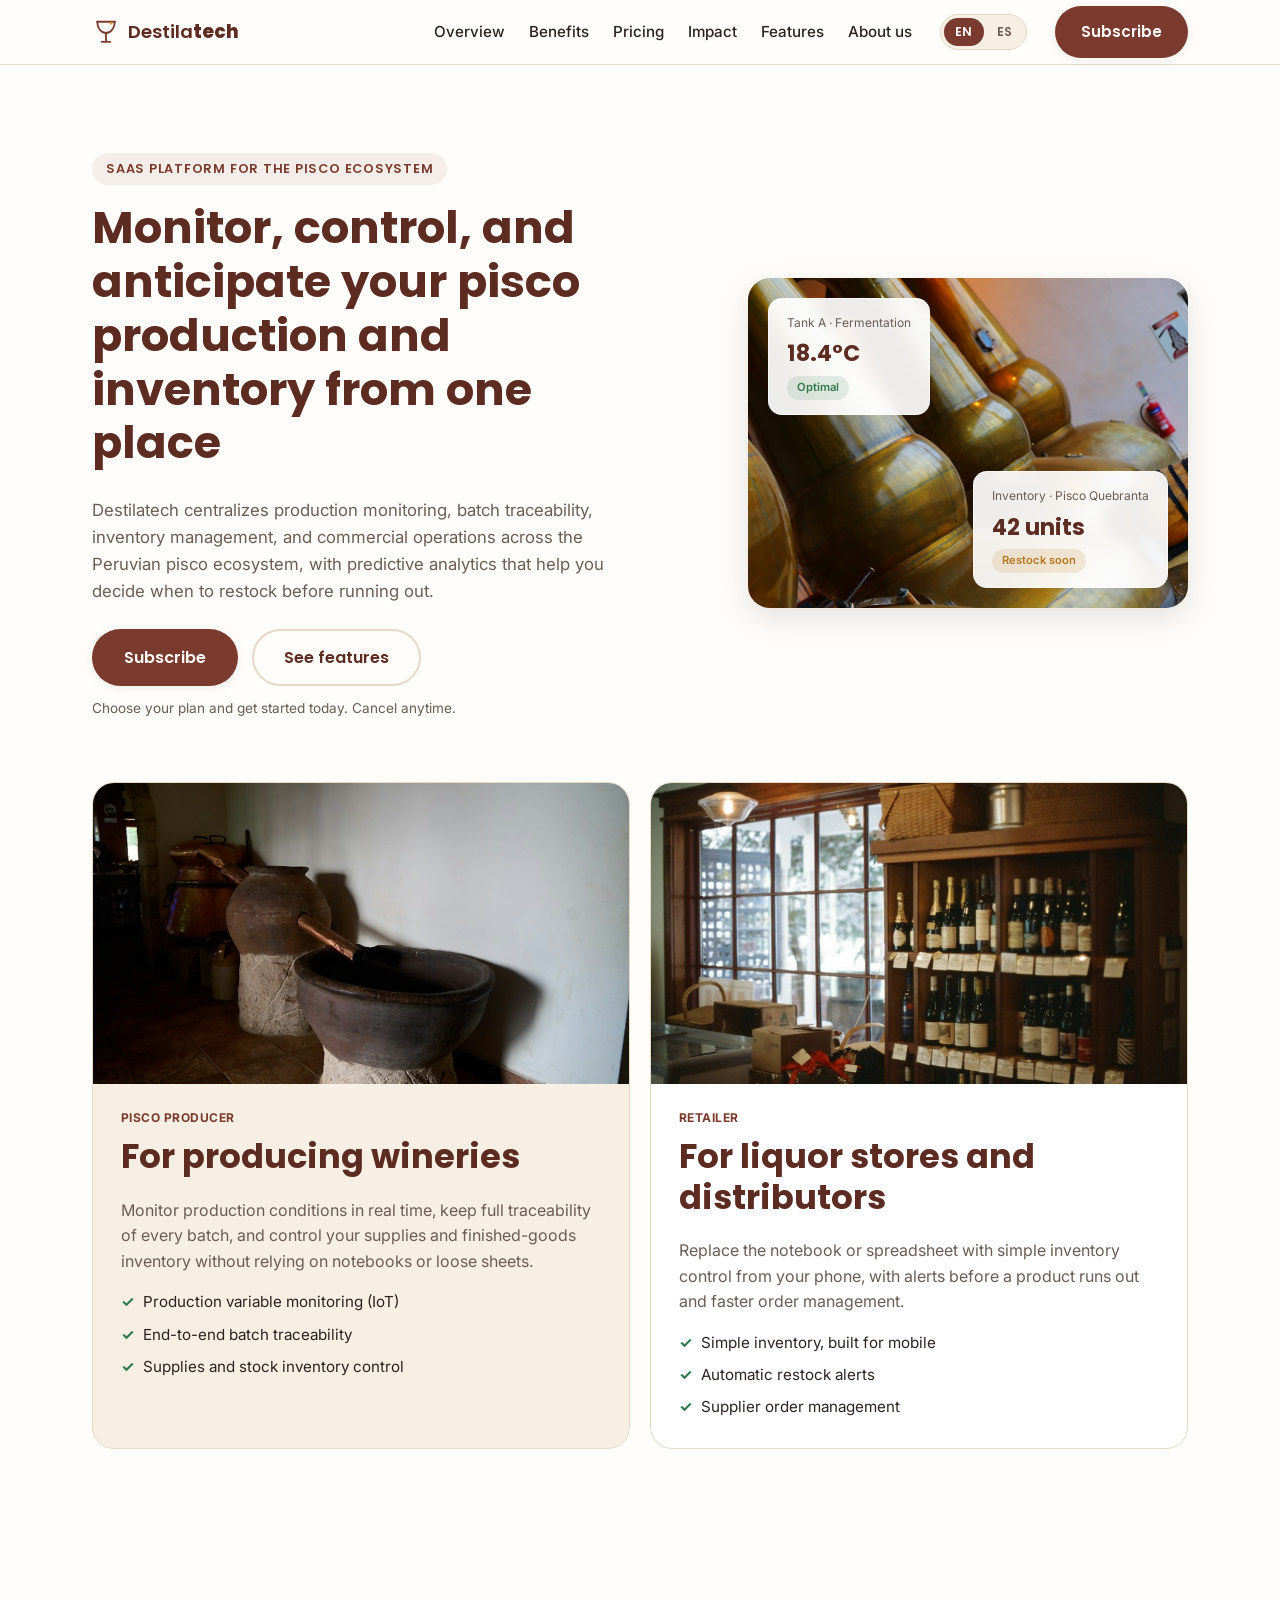
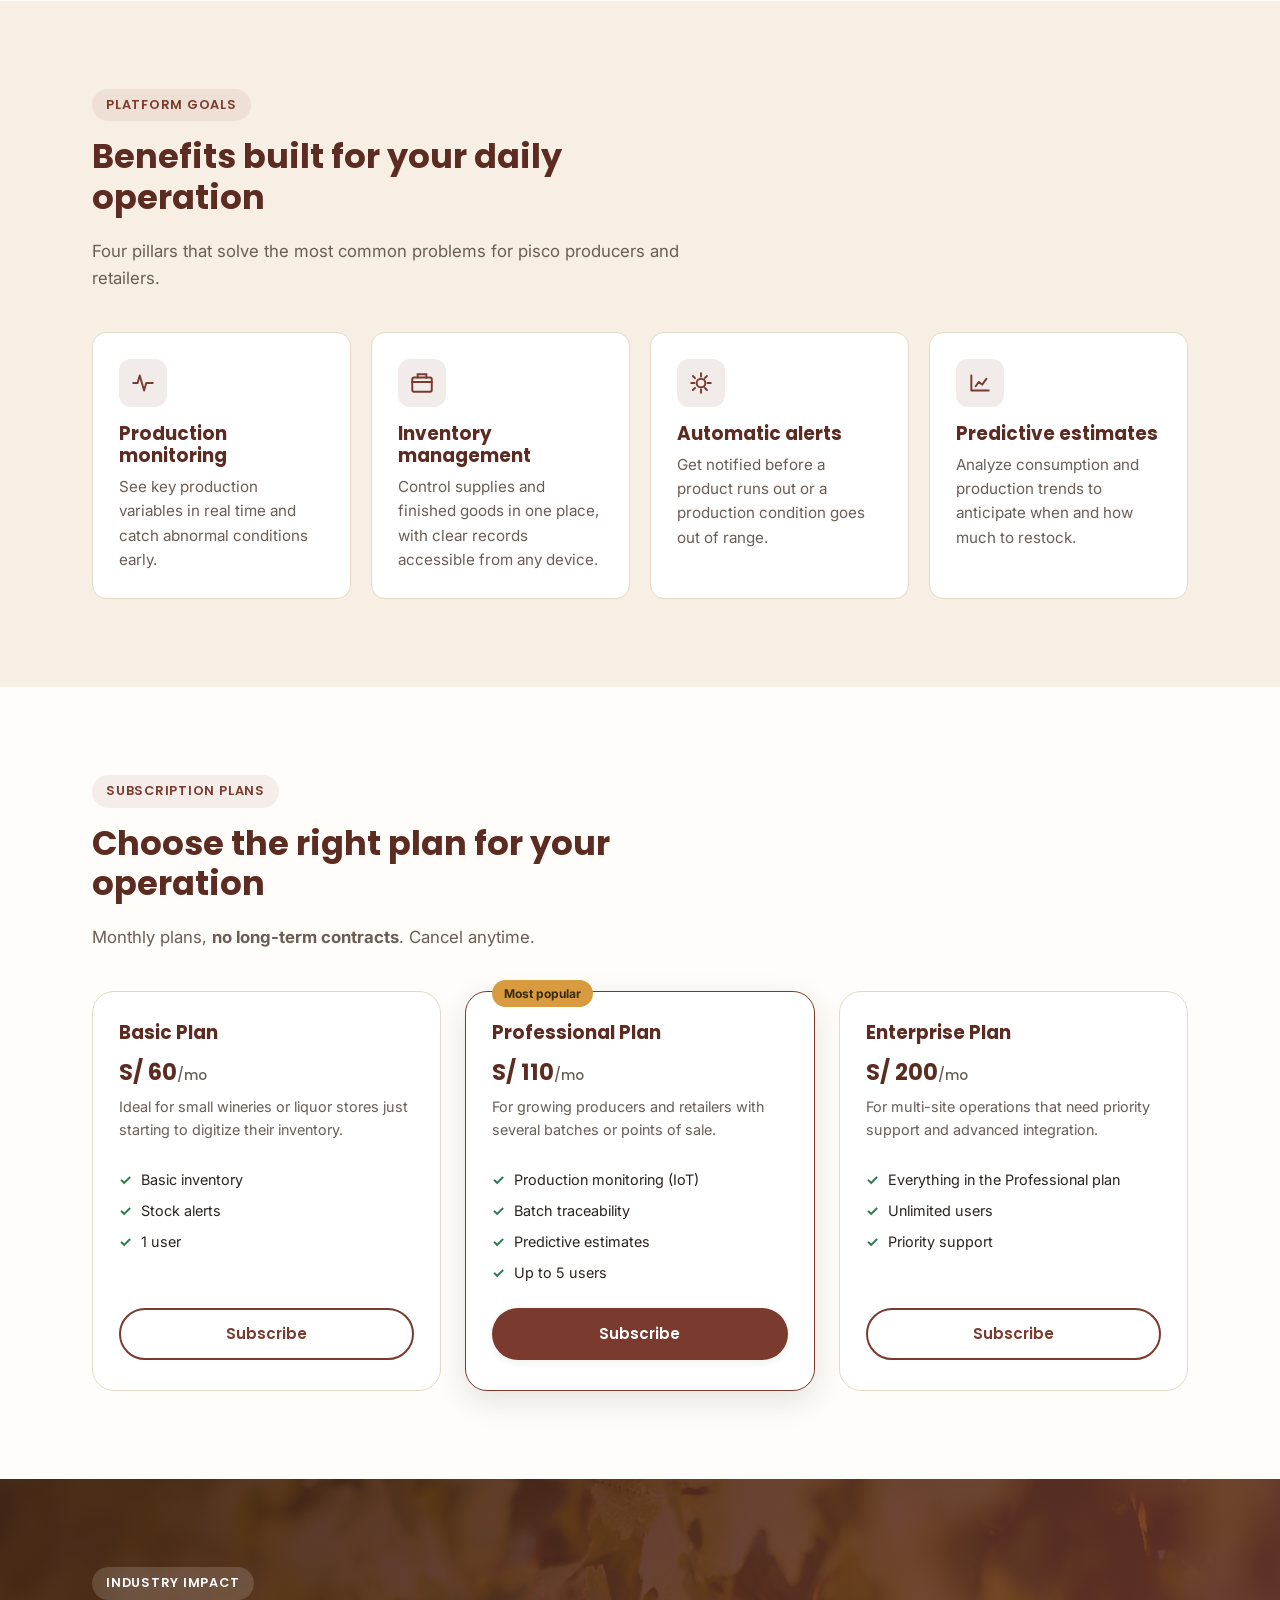
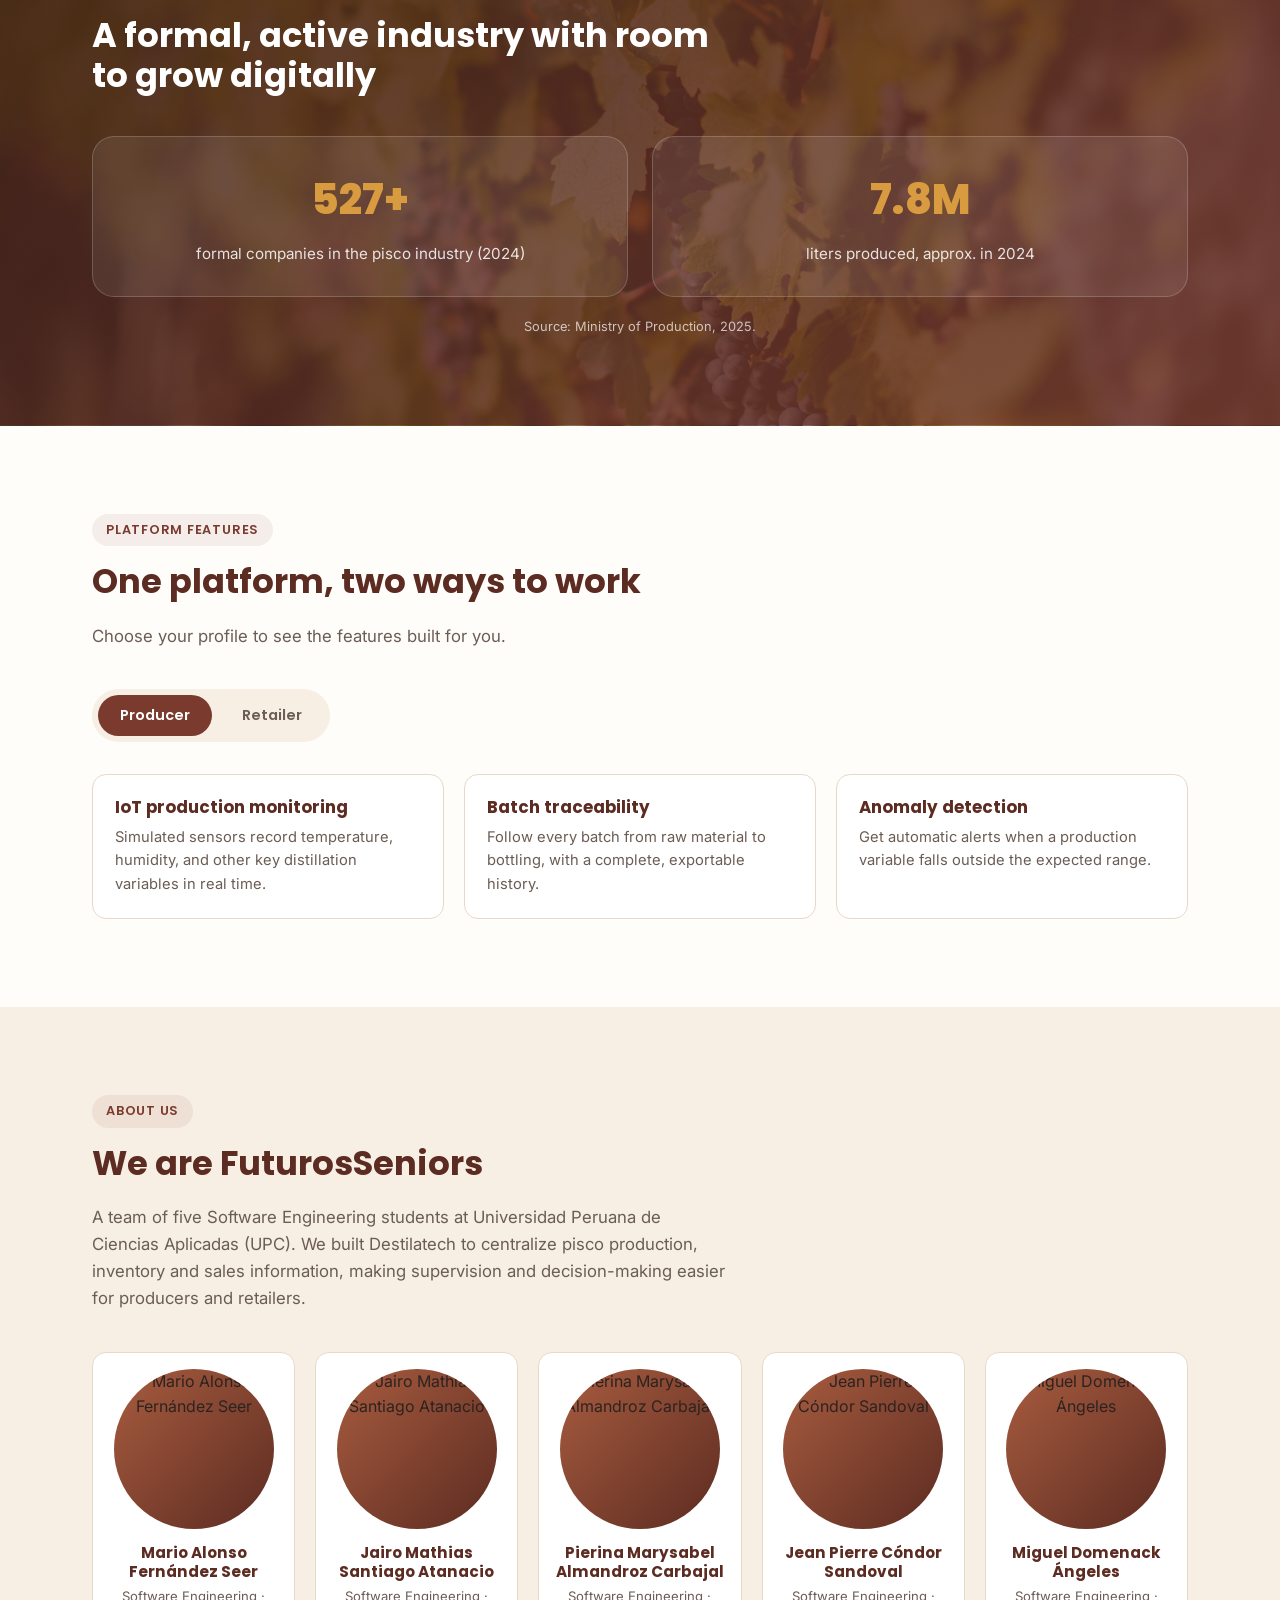
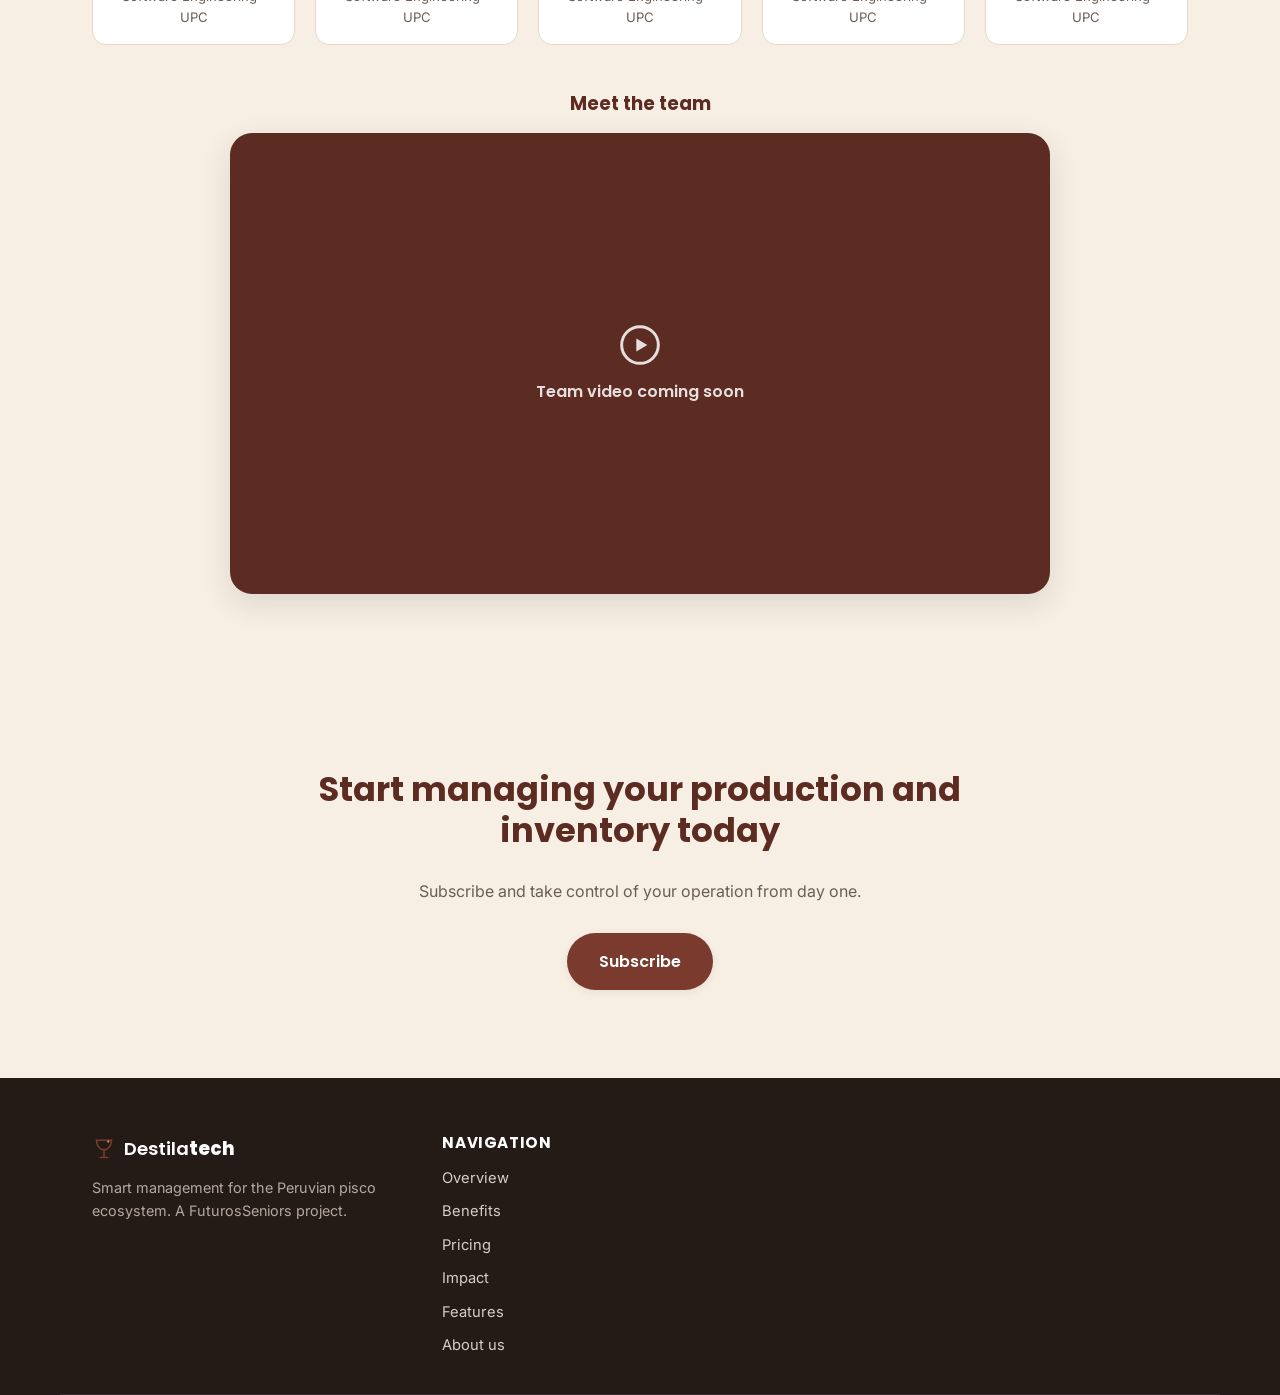
==== index.html @ 3c07c41c "feat: update index" ====
<!DOCTYPE html>
<html lang="en">
<head>
  <meta charset="UTF-8">
  <meta name="viewport" content="width=device-width, initial-scale=1.0">
  <title data-i18n="meta.title">Destilatech — Smart management for the pisco ecosystem</title>
  <meta name="description" data-i18n-attrs='{"content":"meta.description"}' content="Destilatech centraliza el monitoreo de producción, la gestión de inventario y las operaciones comerciales del ecosistema peruano del pisco, con análisis predictivo de reposición.">
  <link rel="preconnect" href="https://fonts.googleapis.com">
  <link rel="preconnect" href="https://fonts.gstatic.com" crossorigin>
  <link href="https://fonts.googleapis.com/css2?family=Poppins:wght@600;700;800&family=Inter:wght@400;500;600&display=swap" rel="stylesheet">
  <link rel="stylesheet" href="css/styles.css?v=5">
</head>
<body>

<header class="header" id="header">
  <div class="container header__inner">
    <a href="#header" class="logo" data-i18n-attrs='{"aria-label":"logo.ariaLabel"}' aria-label="Destilatech - inicio">
      <span class="logo__icon" aria-hidden="true">
        <svg viewBox="0 0 24 24" width="28" height="28" fill="none" xmlns="http://www.w3.org/2000/svg">
          <path d="M4.5 3.2h15" stroke="currentColor" stroke-width="1.6" stroke-linecap="round"/>
          <path d="M4.5 3.2c0 5.4 3.3 9.7 7.5 9.7s7.5-4.3 7.5-9.7" stroke="currentColor" stroke-width="1.6" stroke-linecap="round" stroke-linejoin="round"/>
          <path d="M12 12.9v6.6" stroke="currentColor" stroke-width="1.6" stroke-linecap="round"/>
          <path d="M8.3 20.5h7.4" stroke="currentColor" stroke-width="1.6" stroke-linecap="round"/>
          <circle cx="16.3" cy="4.6" r="1.15" style="fill: var(--color-accent)"/>
        </svg>
      </span>
      <span class="logo__text">Destila<strong>tech</strong></span>
    </a>

    <nav class="nav" id="nav">
      <ul class="nav__list">
        <li><a href="#descripcion" class="nav__link" data-i18n="nav.description">Overview</a></li>
        <li><a href="#objetivos" class="nav__link" data-i18n="nav.goals">Benefits</a></li>
        <li><a href="#precios" class="nav__link" data-i18n="nav.pricing">Pricing</a></li>
        <li><a href="#impacto" class="nav__link" data-i18n="nav.impact">Impact</a></li>
        <li><a href="#funcionalidades" class="nav__link" data-i18n="nav.features">Features</a></li>
        <li><a href="#nosotros" class="nav__link" data-i18n="nav.about">About us</a></li>
      </ul>

      <div class="lang-switch" role="group" data-i18n-attrs='{"aria-label":"lang.switchLabel"}' aria-label="Selector de idioma">
        <button type="button" class="lang-switch__btn is-active" data-lang="en">EN</button>
        <button type="button" class="lang-switch__btn" data-lang="es">ES</button>
      </div>

      <a href="https://destilatech-webapp.web.app" class="btn btn--primary nav__cta" data-cta="header" data-i18n="cta.subscribe">Subscribe</a>
    </nav>

    <button class="hamburger" id="hamburger" data-i18n-attrs='{"aria-label":"nav.toggleLabel"}' aria-label="Abrir menú de navegación" aria-expanded="false" aria-controls="nav">
      <span></span><span></span><span></span>
    </button>
  </div>
</header>

<main>

  <section class="section hero" id="descripcion">
    <div class="container hero__inner">
      <div class="hero__content">
        <span class="eyebrow" data-i18n="hero.eyebrow">SaaS platform for the pisco ecosystem</span>
        <h1 data-i18n="hero.title">Monitor, control, and anticipate your pisco production and inventory from one place</h1>
        <p class="hero__lead" data-i18n="hero.lead">Destilatech centralizes production monitoring, batch traceability, inventory management, and commercial operations across the Peruvian pisco ecosystem, with predictive analytics that help you decide when to restock before running out.</p>
        <div class="hero__actions">
          <a href="https://destilatech-webapp.web.app" class="btn btn--primary btn--lg" data-cta="hero" data-i18n="cta.subscribe">Subscribe</a>
          <a href="#funcionalidades" class="btn btn--ghost btn--lg" data-i18n="hero.ctaSecondary">See features</a>
        </div>
        <p class="hero__note" data-i18n="hero.note">Choose your plan and get started today. Cancel anytime.</p>
      </div>
      <div class="hero__visual">
        <img class="hero__photo" src="assets/img/hero-alambiques-v2.jpg" data-i18n-attrs='{"alt":"hero.photoAlt"}' alt="Alambiques de cobre en una destilería de pisco" width="1600" height="1066" loading="eager">
        <div class="hero__card hero__card--1" aria-hidden="true">
          <span class="hero__card-label" data-i18n="hero.card1.label">Tank A · Fermentation</span>
          <span class="hero__card-value">18.4°C</span>
          <span class="hero__card-status hero__card-status--ok" data-i18n="hero.card1.status">Optimal</span>
        </div>
        <div class="hero__card hero__card--2" aria-hidden="true">
          <span class="hero__card-label" data-i18n="hero.card2.label">Inventory · Pisco Quebranta</span>
          <span class="hero__card-value" data-i18n="hero.card2.value">42 units</span>
          <span class="hero__card-status hero__card-status--warn" data-i18n="hero.card2.status">Restock soon</span>
        </div>
      </div>
    </div>

    <div class="segments container" id="segmentos">
      <div class="segment-card">
        <div class="segment-card__media">
          <img src="assets/img/segmento-productor-v2.jpg" data-i18n-attrs='{"alt":"segProd.imgAlt"}' alt="Alambique de cobre usado en la producción artesanal de pisco" width="900" height="600" loading="lazy" style="object-position: 15% 50%;">
        </div>
        <span class="segment-card__tag" data-i18n="segProd.tag">Pisco producer</span>
        <h2 data-i18n="segProd.title">For producing wineries</h2>
        <p data-i18n="segProd.desc">Monitor production conditions in real time, keep full traceability of every batch, and control your supplies and finished-goods inventory without relying on notebooks or loose sheets.</p>
        <ul class="segment-card__list">
          <li data-i18n="segProd.li1">Production variable monitoring (IoT)</li>
          <li data-i18n="segProd.li2">End-to-end batch traceability</li>
          <li data-i18n="segProd.li3">Supplies and stock inventory control</li>
        </ul>
      </div>
      <div class="segment-card segment-card--alt">
        <div class="segment-card__media">
          <img src="assets/img/segmento-comercializador.jpg" data-i18n-attrs='{"alt":"segCom.imgAlt"}' alt="Estante de licorería con botellas de licor exhibidas" width="900" height="600" loading="lazy">
        </div>
        <span class="segment-card__tag" data-i18n="segCom.tag">Retailer</span>
        <h2 data-i18n="segCom.title">For liquor stores and distributors</h2>
        <p data-i18n="segCom.desc">Replace the notebook or spreadsheet with simple inventory control from your phone, with alerts before a product runs out and faster order management.</p>
        <ul class="segment-card__list">
          <li data-i18n="segCom.li1">Simple inventory, built for mobile</li>
          <li data-i18n="segCom.li2">Automatic restock alerts</li>
          <li data-i18n="segCom.li3">Supplier order management</li>
        </ul>
      </div>
    </div>
  </section>

  <section class="section goals" id="objetivos">
    <div class="container">
      <div class="section__head">
        <span class="eyebrow" data-i18n="goals.eyebrow">Platform goals</span>
        <h2 data-i18n="goals.title">Benefits built for your daily operation</h2>
        <p class="section__lead" data-i18n="goals.lead">Four pillars that solve the most common problems for pisco producers and retailers.</p>
      </div>

      <div class="goals__grid">
        <article class="goal-card">
          <div class="goal-card__icon" aria-hidden="true">
            <svg viewBox="0 0 24 24" width="26" height="26" fill="none"><path d="M3 12h4l2-7 4 14 2-7h6" stroke="currentColor" stroke-width="1.8" stroke-linecap="round" stroke-linejoin="round"/></svg>
          </div>
          <h3 data-i18n="goals.c1.title">Production monitoring</h3>
          <p data-i18n="goals.c1.desc">See key production variables in real time and catch abnormal conditions early.</p>
        </article>

        <article class="goal-card">
          <div class="goal-card__icon" aria-hidden="true">
            <svg viewBox="0 0 24 24" width="26" height="26" fill="none"><rect x="3" y="7" width="18" height="13" rx="1.5" stroke="currentColor" stroke-width="1.8"/><path d="M3 11h18M8 7V4h8v3" stroke="currentColor" stroke-width="1.8" stroke-linecap="round"/></svg>
          </div>
          <h3 data-i18n="goals.c2.title">Inventory management</h3>
          <p data-i18n="goals.c2.desc">Control supplies and finished goods in one place, with clear records accessible from any device.</p>
        </article>

        <article class="goal-card">
          <div class="goal-card__icon" aria-hidden="true">
            <svg viewBox="0 0 24 24" width="26" height="26" fill="none"><path d="M12 3v3m0 12v3m9-9h-3M6 12H3m14.5-6.5-2 2m-9 9-2 2m0-13 2 2m9 9 2 2" stroke="currentColor" stroke-width="1.8" stroke-linecap="round"/><circle cx="12" cy="12" r="4" stroke="currentColor" stroke-width="1.8"/></svg>
          </div>
          <h3 data-i18n="goals.c3.title">Automatic alerts</h3>
          <p data-i18n="goals.c3.desc">Get notified before a product runs out or a production condition goes out of range.</p>
        </article>

        <article class="goal-card">
          <div class="goal-card__icon" aria-hidden="true">
            <svg viewBox="0 0 24 24" width="26" height="26" fill="none"><path d="M4 19V5m0 14h16M8 15l3-4 3 2.5L18 8" stroke="currentColor" stroke-width="1.8" stroke-linecap="round" stroke-linejoin="round"/></svg>
          </div>
          <h3 data-i18n="goals.c4.title">Predictive estimates</h3>
          <p data-i18n="goals.c4.desc">Analyze consumption and production trends to anticipate when and how much to restock.</p>
        </article>
      </div>
    </div>
  </section>

  <section class="section pricing" id="precios">
    <div class="container">
      <div class="section__head">
        <span class="eyebrow" data-i18n="pricing.eyebrow">Subscription plans</span>
        <h2 data-i18n="pricing.title">Choose the right plan for your operation</h2>
        <p class="section__lead" data-i18n="pricing.lead">Monthly plans, <strong>no long-term contracts</strong>. Cancel anytime.</p>
      </div>

      <div class="pricing__grid">
        <article class="price-card">
          <h3 data-i18n="pricing.basic.title">Basic Plan</h3>
          <p class="price-card__price" data-i18n="pricing.basic.price">S/ 60<span>/mo</span></p>
          <p class="price-card__desc" data-i18n="pricing.basic.desc">Ideal for small wineries or liquor stores just starting to digitize their inventory.</p>
          <ul class="price-card__list">
            <li data-i18n="pricing.basic.li1">Basic inventory</li>
            <li data-i18n="pricing.basic.li2">Stock alerts</li>
            <li data-i18n="pricing.basic.li3">1 user</li>
          </ul>
          <a href="https://destilatech-webapp.web.app/billing/plans?plan=basic" class="btn btn--outline" data-cta="pricing-basico" data-i18n="cta.subscribe">Subscribe</a>
        </article>

        <article class="price-card price-card--featured">
          <span class="price-card__badge" data-i18n="pricing.pro.badge">Most popular</span>
          <h3 data-i18n="pricing.pro.title">Professional Plan</h3>
          <p class="price-card__price" data-i18n="pricing.pro.price">S/ 110<span>/mo</span></p>
          <p class="price-card__desc" data-i18n="pricing.pro.desc">For growing producers and retailers with several batches or points of sale.</p>
          <ul class="price-card__list">
            <li data-i18n="pricing.pro.li1">Production monitoring (IoT)</li>
            <li data-i18n="pricing.pro.li2">Batch traceability</li>
            <li data-i18n="pricing.pro.li3">Predictive estimates</li>
            <li data-i18n="pricing.pro.li4">Up to 5 users</li>
          </ul>
          <a href="https://destilatech-webapp.web.app/billing/plans?plan=professional" class="btn btn--primary" data-cta="pricing-profesional" data-i18n="cta.subscribe">Subscribe</a>
        </article>

        <article class="price-card">
          <h3 data-i18n="pricing.ent.title">Enterprise Plan</h3>
          <p class="price-card__price" data-i18n="pricing.ent.price">S/ 200<span>/mo</span></p>
          <p class="price-card__desc" data-i18n="pricing.ent.desc">For multi-site operations that need priority support and advanced integration.</p>
          <ul class="price-card__list">
            <li data-i18n="pricing.ent.li1">Everything in the Professional plan</li>
            <li data-i18n="pricing.ent.li2">Unlimited users</li>
            <li data-i18n="pricing.ent.li3">Priority support</li>
          </ul>
          <a href="https://destilatech-webapp.web.app/billing/plans?plan=enterprise" class="btn btn--outline" data-cta="pricing-empresarial" data-i18n="cta.subscribe">Subscribe</a>
        </article>
      </div>
    </div>
  </section>

  <section class="section impact impact--photo" id="impacto">
    <div class="container">
      <div class="section__head section__head--light">
        <span class="eyebrow eyebrow--light" data-i18n="impact.eyebrow">Industry impact</span>
        <h2 data-i18n="impact.title">A formal, active industry with room to grow digitally</h2>
      </div>

      <div class="impact__grid">
        <div class="impact-stat">
          <span class="impact-stat__number">527+</span>
          <span class="impact-stat__label" data-i18n="impact.stat1.label">formal companies in the pisco industry (2024)</span>
        </div>
        <div class="impact-stat">
          <span class="impact-stat__number">7.8M</span>
          <span class="impact-stat__label" data-i18n="impact.stat2.label">liters produced, approx. in 2024</span>
        </div>
      </div>

      <p class="impact__source" data-i18n="impact.source">Source: Ministry of Production, 2025.</p>
    </div>
  </section>

  <section class="section features" id="funcionalidades">
    <div class="container">
      <div class="section__head">
        <span class="eyebrow" data-i18n="features.eyebrow">Platform features</span>
        <h2 data-i18n="features.title">One platform, two ways to work</h2>
        <p class="section__lead" data-i18n="features.lead">Choose your profile to see the features built for you.</p>
      </div>

      <div class="tabs" id="tabs">
        <div class="tabs__buttons" role="tablist" data-i18n-attrs='{"aria-label":"features.tablistLabel"}' aria-label="Funcionalidades por perfil">
          <button class="tabs__btn is-active" role="tab" aria-selected="true" aria-controls="panel-productor" id="tab-productor" data-tab="productor" data-i18n="features.tabProductor">Producer</button>
          <button class="tabs__btn" role="tab" aria-selected="false" aria-controls="panel-comercializador" id="tab-comercializador" data-tab="comercializador" data-i18n="features.tabComercializador">Retailer</button>
        </div>

        <div class="tabs__panel is-active" id="panel-productor" role="tabpanel" aria-labelledby="tab-productor" data-panel="productor">
          <div class="feature-grid">
            <div class="feature-item">
              <h3 data-i18n="features.prod1.title">IoT production monitoring</h3>
              <p data-i18n="features.prod1.desc">Simulated sensors record temperature, humidity, and other key distillation variables in real time.</p>
            </div>
            <div class="feature-item">
              <h3 data-i18n="features.prod2.title">Batch traceability</h3>
              <p data-i18n="features.prod2.desc">Follow every batch from raw material to bottling, with a complete, exportable history.</p>
            </div>
            <div class="feature-item">
              <h3 data-i18n="features.prod3.title">Anomaly detection</h3>
              <p data-i18n="features.prod3.desc">Get automatic alerts when a production variable falls outside the expected range.</p>
            </div>
          </div>
        </div>

        <div class="tabs__panel" id="panel-comercializador" role="tabpanel" aria-labelledby="tab-comercializador" data-panel="comercializador" hidden>
          <div class="feature-grid">
            <div class="feature-item">
              <h3 data-i18n="features.com1.title">Simple mobile inventory</h3>
              <p data-i18n="features.com1.desc">Log stock in and out in seconds, no learning curve or complicated spreadsheets.</p>
            </div>
            <div class="feature-item">
              <h3 data-i18n="features.com2.title">Order management</h3>
              <p data-i18n="features.com2.desc">Organize supplier orders and track their status from a single panel.</p>
            </div>
            <div class="feature-item">
              <h3 data-i18n="features.com3.title">Stock alerts</h3>
              <p data-i18n="features.com3.desc">Get notified before a product runs out, so you don't lose sales to stockouts.</p>
            </div>
          </div>
        </div>
      </div>
    </div>
  </section>

  <section class="section about" id="nosotros">
    <div class="container">
      <div class="section__head">
        <span class="eyebrow" data-i18n="about.eyebrow">About us</span>
        <h2 data-i18n="about.title">We are FuturosSeniors</h2>
        <p class="section__lead" data-i18n="about.lead">A team of five Software Engineering students at Universidad Peruana de Ciencias Aplicadas (UPC). We built Destilatech to centralize pisco production, inventory and sales information, making supervision and decision-making easier for producers and retailers.</p>
      </div>

      <div class="team__grid">
        <figure class="team-card">
          <div class="team-card__photo" data-initials="MF">
            <img src="assets/img/team/mario-fernandez.jpg" alt="Mario Alonso Fernández Seer" width="400" height="400">
          </div>
          <figcaption>
            <strong class="team-card__name">Mario Alonso Fernández Seer</strong>
            <span class="team-card__role" data-i18n="about.role">Software Engineering · UPC</span>
          </figcaption>
        </figure>
        <figure class="team-card">
          <div class="team-card__photo" data-initials="JS">
            <img src="assets/img/team/jairo-santiago.jpg" alt="Jairo Mathias Santiago Atanacio" width="400" height="400">
          </div>
          <figcaption>
            <strong class="team-card__name">Jairo Mathias Santiago Atanacio</strong>
            <span class="team-card__role" data-i18n="about.role">Software Engineering · UPC</span>
          </figcaption>
        </figure>
        <figure class="team-card">
          <div class="team-card__photo" data-initials="PA">
            <img src="assets/img/team/pierina-almandroz.jpg" alt="Pierina Marysabel Almandroz Carbajal" width="400" height="400">
          </div>
          <figcaption>
            <strong class="team-card__name">Pierina Marysabel Almandroz Carbajal</strong>
            <span class="team-card__role" data-i18n="about.role">Software Engineering · UPC</span>
          </figcaption>
        </figure>
        <figure class="team-card">
          <div class="team-card__photo" data-initials="JC">
            <img src="assets/img/team/jean-pierre-condor.jpg" alt="Jean Pierre Cóndor Sandoval" width="400" height="400">
          </div>
          <figcaption>
            <strong class="team-card__name">Jean Pierre Cóndor Sandoval</strong>
            <span class="team-card__role" data-i18n="about.role">Software Engineering · UPC</span>
          </figcaption>
        </figure>
        <figure class="team-card">
          <div class="team-card__photo" data-initials="MD">
            <img src="assets/img/team/miguel-domenack.jpg" alt="Miguel Domenack Ángeles" width="400" height="400">
          </div>
          <figcaption>
            <strong class="team-card__name">Miguel Domenack Ángeles</strong>
            <span class="team-card__role" data-i18n="about.role">Software Engineering · UPC</span>
          </figcaption>
        </figure>
      </div>

      <div class="about__video">
        <h3 data-i18n="about.videoTitle">Meet the team</h3>
        <!-- Paste the YouTube video ID in data-video-id (e.g. data-video-id="dQw4w9WgXcQ") when the video is recorded -->
        <div class="video-frame" id="team-video" data-video-id="">
          <div class="video-frame__placeholder">
            <svg viewBox="0 0 24 24" width="44" height="44" fill="none" aria-hidden="true"><circle cx="12" cy="12" r="10" stroke="currentColor" stroke-width="1.6"/><path d="M10 8.5v7l6-3.5-6-3.5Z" fill="currentColor"/></svg>
            <span data-i18n="about.videoSoon">Team video coming soon</span>
          </div>
        </div>
      </div>
    </div>
  </section>

  <section class="section cta-final">
    <div class="container cta-final__inner">
      <h2 data-i18n="ctaFinal.title">Start managing your production and inventory today</h2>
      <p data-i18n="ctaFinal.desc">Subscribe and take control of your operation from day one.</p>
      <a href="https://destilatech-webapp.web.app" class="btn btn--primary btn--lg" data-cta="cta-final" data-i18n="cta.subscribe">Subscribe</a>
    </div>
  </section>

</main>

<footer class="footer" id="contacto">
  <div class="container footer__inner">
    <div class="footer__brand">
      <a href="#header" class="logo logo--footer" data-i18n-attrs='{"aria-label":"logo.ariaLabel"}' aria-label="Destilatech - inicio">
        <span class="logo__icon" aria-hidden="true">
          <svg viewBox="0 0 24 24" width="24" height="24" fill="none" xmlns="http://www.w3.org/2000/svg">
            <path d="M4.5 3.2h15" stroke="currentColor" stroke-width="1.6" stroke-linecap="round"/>
            <path d="M4.5 3.2c0 5.4 3.3 9.7 7.5 9.7s7.5-4.3 7.5-9.7" stroke="currentColor" stroke-width="1.6" stroke-linecap="round" stroke-linejoin="round"/>
            <path d="M12 12.9v6.6" stroke="currentColor" stroke-width="1.6" stroke-linecap="round"/>
            <path d="M8.3 20.5h7.4" stroke="currentColor" stroke-width="1.6" stroke-linecap="round"/>
            <circle cx="16.3" cy="4.6" r="1.15" style="fill: var(--color-accent)"/>
          </svg>
        </span>
        <span class="logo__text">Destila<strong>tech</strong></span>
      </a>
      <p data-i18n="footer.brandDesc">Smart management for the Peruvian pisco ecosystem. A FuturosSeniors project.</p>
    </div>

    <div class="footer__col">
      <h3 data-i18n="footer.navTitle">Navigation</h3>
      <ul>
        <li><a href="#descripcion" data-i18n="nav.description">Overview</a></li>
        <li><a href="#objetivos" data-i18n="nav.goals">Benefits</a></li>
        <li><a href="#precios" data-i18n="nav.pricing">Pricing</a></li>
        <li><a href="#impacto" data-i18n="nav.impact">Impact</a></li>
        <li><a href="#funcionalidades" data-i18n="nav.features">Features</a></li>
        <li><a href="#nosotros" data-i18n="nav.about">About us</a></li>
      </ul>
    </div>


</body>
</html>
---- css/styles.css ----
:root {
  --color-primary: #7a3b2e;
  --color-primary-dark: #5c2b21;
  --color-primary-light: #a85c3f;
  --color-accent: #d99b3f;
  --color-bg: #fffdf9;
  --color-bg-alt: #f7efe4;
  --color-text: #2c2320;
  --color-text-muted: #6b5d55;
  --color-border: #e6d9c8;
  --color-success: #2f7a4f;
  --color-warn: #b8781f;

  --font-heading: 'Poppins', sans-serif;
  --font-body: 'Inter', sans-serif;

  --radius-sm: 8px;
  --radius-md: 14px;
  --radius-lg: 22px;

  --shadow-sm: 0 2px 8px rgba(44, 35, 32, 0.08);
  --shadow-md: 0 10px 30px rgba(44, 35, 32, 0.12);

  --header-height: 64px;
  --container-width: 1160px;
}

* , *::before, *::after { box-sizing: border-box; }
html { scroll-behavior: smooth; }

body {
  margin: 0;
  font-family: var(--font-body);
  color: var(--color-text);
  background: var(--color-bg);
  line-height: 1.6;
  -webkit-font-smoothing: antialiased;
}

img { max-width: 100%; display: block; }
ul { list-style: none; margin: 0; padding: 0; }
a { color: inherit; text-decoration: none; }

h1, h2, h3 {
  font-family: var(--font-heading);
  color: var(--color-primary-dark);
  line-height: 1.2;
  margin: 0 0 0.6em;
}

h1 { font-size: clamp(1.8rem, 5vw, 2.8rem); }
h2 { font-size: clamp(1.5rem, 4vw, 2.1rem); }
h3 { font-size: 1.15rem; }

p { margin: 0 0 1em; color: var(--color-text-muted); }

.container {
  width: 100%;
  max-width: var(--container-width);
  margin-inline: auto;
  padding-inline: 20px;
}

.section { padding: 64px 0; overflow: hidden; }

.eyebrow {
  display: inline-block;
  font-family: var(--font-heading);
  font-weight: 600;
  font-size: 0.8rem;
  letter-spacing: 0.06em;
  text-transform: uppercase;
  color: var(--color-primary);
  background: rgba(122, 59, 46, 0.08);
  padding: 6px 14px;
  border-radius: 999px;
  margin-bottom: 16px;
}
.eyebrow--light { color: #fff; background: rgba(255,255,255,0.15); }

.section__head { max-width: 640px; margin-bottom: 40px; }
.section__head--light h2 { color: #fff; }
.section__lead { font-size: 1.05rem; }

.btn {
  display: inline-flex;
  align-items: center;
  justify-content: center;
  gap: 8px;
  font-family: var(--font-heading);
  font-weight: 600;
  font-size: 0.95rem;
  padding: 12px 24px;
  border-radius: 999px;
  border: 2px solid transparent;
  cursor: pointer;
  transition: transform 0.15s ease, box-shadow 0.15s ease, background-color 0.15s ease, color 0.15s ease;
  white-space: nowrap;
}
.btn--primary {
  background: var(--color-primary);
  color: #fff;
  box-shadow: var(--shadow-sm);
}
.btn--primary:hover { background: var(--color-primary-dark); transform: translateY(-1px); }

.btn--outline {
  background: transparent;
  color: var(--color-primary);
  border-color: var(--color-primary);
}
.btn--outline:hover { background: var(--color-primary); color: #fff; }

.btn--ghost {
  background: transparent;
  color: var(--color-primary-dark);
  border-color: var(--color-border);
}
.btn--ghost:hover { border-color: var(--color-primary); }

.btn--lg { padding: 14px 30px; font-size: 1rem; }
.btn--sm { padding: 9px 18px; font-size: 0.85rem; }

.header {
  position: sticky;
  top: 0;
  z-index: 100;
  background: rgba(255, 253, 249, 0.92);
  backdrop-filter: blur(8px);
  border-bottom: 1px solid var(--color-border);
}

.header__inner {
  display: flex;
  align-items: center;
  justify-content: space-between;
  height: var(--header-height);
  position: relative;
}

.logo {
  display: inline-flex;
  align-items: center;
  gap: 8px;
  font-family: var(--font-heading);
  font-weight: 600;
  font-size: 1.15rem;
  color: var(--color-primary-dark);
}
.logo__icon { color: var(--color-primary); display: inline-flex; }
.logo__text strong { font-weight: 800; }

.nav {
  display: flex;
  align-items: center;
  gap: 28px;
}

.nav__list {
  display: flex;
  gap: 24px;
}

.nav__link {
  font-weight: 500;
  font-size: 0.95rem;
  color: var(--color-text);
  padding: 8px 0;
  border-bottom: 2px solid transparent;
  transition: color 0.15s ease, border-color 0.15s ease;
}
.nav__link:hover { color: var(--color-primary); border-color: var(--color-accent); }

.lang-switch {
  display: flex;
  gap: 2px;
  background: var(--color-bg-alt);
  border: 1px solid var(--color-border);
  border-radius: 999px;
  padding: 3px;
}
.lang-switch__btn {
  border: none;
  background: transparent;
  cursor: pointer;
  font-family: var(--font-heading);
  font-weight: 600;
  font-size: 0.78rem;
  letter-spacing: 0.02em;
  color: var(--color-text-muted);
  padding: 5px 11px;
  border-radius: 999px;
  transition: background-color 0.15s ease, color 0.15s ease;
}
.lang-switch__btn.is-active {
  background: var(--color-primary);
  color: #fff;
}
.lang-switch__btn:not(.is-active):hover { color: var(--color-primary); }

.hamburger {
  display: flex;
  flex-direction: column;
  justify-content: center;
  gap: 5px;
  width: 40px;
  height: 40px;
  background: transparent;
  border: none;
  cursor: pointer;
  padding: 0;
}
.hamburger span {
  display: block;
  width: 24px;
  height: 2px;
  background: var(--color-primary-dark);
  margin-inline: auto;
  transition: transform 0.2s ease, opacity 0.2s ease;
}
.hamburger[aria-expanded="true"] span:nth-child(1) { transform: translateY(7px) rotate(45deg); }
.hamburger[aria-expanded="true"] span:nth-child(2) { opacity: 0; }
.hamburger[aria-expanded="true"] span:nth-child(3) { transform: translateY(-7px) rotate(-45deg); }

.hero { padding-top: 56px; padding-bottom: 0; }

.hero__inner {
  display: flex;
  flex-direction: column;
  gap: 36px;
  padding-bottom: 48px;
}

.hero__lead { font-size: 1.05rem; max-width: 60ch; }
.hero__actions { display: flex; flex-wrap: wrap; gap: 14px; margin: 24px 0 12px; }
.hero__note { font-size: 0.85rem; color: var(--color-text-muted); }

.hero__visual {
  position: relative;
  border-radius: var(--radius-lg);
  overflow: hidden;
  box-shadow: var(--shadow-md);
}

.hero__photo {
  width: 100%;
  height: 280px;
  object-fit: cover;
  display: block;
}

.hero__card {
  position: absolute;
  background: rgba(255, 255, 255, 0.92);
  backdrop-filter: blur(6px);
  border: 1px solid rgba(255, 255, 255, 0.6);
  border-radius: var(--radius-md);
  padding: 14px 18px;
  box-shadow: var(--shadow-md);
  display: flex;
  flex-direction: column;
  gap: 4px;
  max-width: 220px;
}
.hero__card-label { font-size: 0.75rem; color: var(--color-text-muted); }
.hero__card-value { font-family: var(--font-heading); font-size: 1.4rem; font-weight: 700; color: var(--color-primary-dark); }
.hero__card-status { align-self: flex-start; font-size: 0.7rem; font-weight: 600; padding: 3px 10px; border-radius: 999px; }
.hero__card-status--ok { background: rgba(47, 122, 79, 0.12); color: var(--color-success); }
.hero__card-status--warn { background: rgba(184, 120, 31, 0.14); color: var(--color-warn); }
.hero__card--1 { top: 20px; left: 20px; }
.hero__card--2 { bottom: 20px; right: 20px; }

.segments {
  display: grid;
  grid-template-columns: 1fr;
  gap: 20px;
  padding-bottom: 64px;
}

.segment-card {
  background: var(--color-bg-alt);
  border-radius: var(--radius-lg);
  padding: 28px;
  border: 1px solid var(--color-border);
  overflow: hidden;
}
.segment-card--alt { background: #fff; }

.segment-card__media {
  margin: -28px -28px 20px;
  aspect-ratio: 16 / 9;
  overflow: hidden;
}
.segment-card__media img {
  width: 100%;
  height: 100%;
  object-fit: cover;
}
.segment-card__tag {
  display: inline-block;
  font-size: 0.75rem;
  font-weight: 700;
  letter-spacing: 0.04em;
  text-transform: uppercase;
  color: var(--color-primary);
  margin-bottom: 10px;
}
.segment-card__list { margin-top: 14px; display: flex; flex-direction: column; gap: 8px; }
.segment-card__list li {
  position: relative;
  padding-left: 22px;
  font-size: 0.95rem;
  color: var(--color-text);
}
.segment-card__list li::before {
  content: "✓";
  position: absolute;
  left: 0;
  color: var(--color-success);
  font-weight: 700;
}

.goals { background: var(--color-bg-alt); }

.goals__grid {
  display: grid;
  grid-template-columns: 1fr;
  gap: 20px;
}

.goal-card {
  background: #fff;
  border-radius: var(--radius-md);
  padding: 26px;
  border: 1px solid var(--color-border);
  transition: transform 0.15s ease, box-shadow 0.15s ease;
}
.goal-card:hover { transform: translateY(-3px); box-shadow: var(--shadow-md); }

.goal-card__icon {
  width: 48px;
  height: 48px;
  border-radius: 12px;
  background: rgba(122, 59, 46, 0.1);
  color: var(--color-primary);
  display: flex;
  align-items: center;
  justify-content: center;
  margin-bottom: 16px;
}

.goal-card h3 { margin-bottom: 8px; }
.goal-card p { margin: 0; font-size: 0.95rem; }

.pricing__grid {
  display: grid;
  grid-template-columns: 1fr;
  gap: 24px;
}

.price-card {
  background: #fff;
  border: 1px solid var(--color-border);
  border-radius: var(--radius-lg);
  padding: 30px 26px;
  display: flex;
  flex-direction: column;
  position: relative;
}
.price-card--featured {
  border-color: var(--color-primary);
  box-shadow: var(--shadow-md);
}
.price-card__badge {
  position: absolute;
  top: -12px;
  left: 26px;
  background: var(--color-accent);
  color: #3a2a10;
  font-size: 0.75rem;
  font-weight: 700;
  padding: 4px 12px;
  border-radius: 999px;
}
.price-card__price {
  font-family: var(--font-heading);
  font-size: 1.4rem;
  font-weight: 700;
  color: var(--color-primary-dark);
  margin-bottom: 4px;
}
.price-card__price span { font-size: 0.85rem; font-weight: 500; color: var(--color-text-muted); }
.price-card__desc { font-size: 0.9rem; }
.price-card__list { flex: 1; display: flex; flex-direction: column; gap: 8px; margin: 12px 0 24px; }
.price-card__list li {
  position: relative;
  padding-left: 22px;
  font-size: 0.9rem;
  color: var(--color-text);
}
.price-card__list li::before {
  content: "✓";
  position: absolute;
  left: 0;
  color: var(--color-success);
  font-weight: 700;
}
.price-card .btn { align-self: stretch; text-align: center; }

.impact {
  background: linear-gradient(135deg, var(--color-primary-dark), var(--color-primary));
  color: #fff;
}
.impact--photo {
  position: relative;
  background-image: linear-gradient(135deg, rgba(58, 27, 20, 0.88), rgba(122, 59, 46, 0.82)), url("../assets/img/impacto-vinedo.jpg");
  background-size: cover;
  background-position: center;
}
.impact__grid {
  display: grid;
  grid-template-columns: 1fr;
  gap: 24px;
  margin-bottom: 20px;
}
.impact-stat {
  background: rgba(255,255,255,0.08);
  border: 1px solid rgba(255,255,255,0.18);
  border-radius: var(--radius-lg);
  padding: 30px;
  text-align: center;
}
.impact-stat__number {
  display: block;
  font-family: var(--font-heading);
  font-size: 2.6rem;
  font-weight: 800;
  color: var(--color-accent);
}
.impact-stat__label { display: block; margin-top: 8px; font-size: 0.95rem; color: rgba(255,255,255,0.85); }
.impact__source { font-size: 0.8rem; color: rgba(255,255,255,0.7); text-align: center; margin: 0; }

.tabs__buttons {
  display: flex;
  gap: 8px;
  background: var(--color-bg-alt);
  padding: 6px;
  border-radius: 999px;
  width: fit-content;
  margin-bottom: 32px;
}
.tabs__btn {
  border: none;
  background: transparent;
  padding: 10px 22px;
  border-radius: 999px;
  font-family: var(--font-heading);
  font-weight: 600;
  font-size: 0.9rem;
  color: var(--color-text-muted);
  cursor: pointer;
  transition: background-color 0.15s ease, color 0.15s ease;
}
.tabs__btn.is-active { background: var(--color-primary); color: #fff; }

.tabs__panel { display: none; }
.tabs__panel.is-active { display: block; }

.feature-grid {
  display: grid;
  grid-template-columns: 1fr;
  gap: 20px;
}
.feature-item {
  background: #fff;
  border: 1px solid var(--color-border);
  border-radius: var(--radius-md);
  padding: 22px;
}
.feature-item h3 { margin-bottom: 8px; font-size: 1.05rem; }
.feature-item p { margin: 0; font-size: 0.92rem; }

.about { background: var(--color-bg-alt); }

.team__grid {
  display: grid;
  grid-template-columns: repeat(2, 1fr);
  gap: 20px;
}
.team-card {
  margin: 0;
  background: #fff;
  border: 1px solid var(--color-border);
  border-radius: var(--radius-md);
  padding: 16px;
  text-align: center;
}
.team-card__photo {
  position: relative;
  aspect-ratio: 1 / 1;
  border-radius: 50%;
  overflow: hidden;
  margin: 0 auto 14px;
  max-width: 160px;
  background: linear-gradient(135deg, var(--color-primary-light), var(--color-primary-dark));
}
.team-card__photo img { width: 100%; height: 100%; object-fit: cover; }
.team-card__photo.is-empty img { display: none; }
.team-card__photo.is-empty::after {
  content: attr(data-initials);
  position: absolute;
  inset: 0;
  display: flex;
  align-items: center;
  justify-content: center;
  font-family: var(--font-heading);
  font-weight: 700;
  font-size: 2rem;
  color: #fff;
}
.team-card__name {
  display: block;
  font-family: var(--font-heading);
  font-size: 0.95rem;
  color: var(--color-primary-dark);
  line-height: 1.3;
}
.team-card__role { display: block; margin-top: 4px; font-size: 0.82rem; color: var(--color-text-muted); }

.about__video { margin-top: 48px; }
.about__video h3 { text-align: center; margin-bottom: 18px; }
.video-frame {
  position: relative;
  max-width: 820px;
  margin-inline: auto;
  aspect-ratio: 16 / 9;
  border-radius: var(--radius-lg);
  overflow: hidden;
  background: var(--color-primary-dark);
  box-shadow: var(--shadow-md);
}
.video-frame iframe { width: 100%; height: 100%; border: 0; display: block; }
.video-frame__placeholder {
  position: absolute;
  inset: 0;
  display: flex;
  flex-direction: column;
  align-items: center;
  justify-content: center;
  gap: 12px;
  padding: 20px;
  color: rgba(255, 255, 255, 0.85);
  font-family: var(--font-heading);
  font-weight: 600;
  text-align: center;
}

.cta-final {
  background: var(--color-bg-alt);
  text-align: center;
}
.cta-final__inner { display: flex; flex-direction: column; align-items: center; gap: 8px; }
.cta-final h2 { max-width: 32ch; }
.cta-final p { margin-bottom: 20px; }

.footer {
  background: #241a16;
  color: #d9cec6;
  padding-top: 56px;
}
.footer a { color: #d9cec6; }
.footer a:hover { color: var(--color-accent); }

.footer__inner {
  display: grid;
  grid-template-columns: 1fr;
  gap: 36px;
  padding-bottom: 36px;
  border-bottom: 1px solid rgba(255,255,255,0.1);
}

.footer__brand .logo--footer { color: #fff; margin-bottom: 12px; }
.footer__brand p { color: #b6a89f; font-size: 0.9rem; max-width: 32ch; }

.footer__col h3 {
  color: #fff;
  font-size: 0.95rem;
  text-transform: uppercase;
  letter-spacing: 0.04em;
  margin-bottom: 14px;
}
.footer__col ul { display: flex; flex-direction: column; gap: 10px; font-size: 0.92rem; }

.footer__social { display: flex; gap: 10px; margin-top: 14px; }
.footer__social a {
  width: 34px;
  height: 34px;
  border-radius: 50%;
  border: 1px solid rgba(255,255,255,0.25);
  display: flex;
  align-items: center;
  justify-content: center;
  font-size: 0.75rem;
  font-weight: 700;
}

.footer__bottom {
  display: flex;
  flex-direction: column;
  align-items: center;
  gap: 16px;
  padding-block: 24px;
  font-size: 0.85rem;
  color: #9c8f86;
  text-align: center;
}

@media (min-width: 480px) {
  .hero__actions { flex-wrap: nowrap; }
}

@media (min-width: 768px) {
  .container { padding-inline: 32px; }
  .section { padding: 88px 0; }

  .nav__list { display: flex; }

  .segments { grid-template-columns: 1fr 1fr; }
  .goals__grid { grid-template-columns: repeat(2, 1fr); }
  .pricing__grid { grid-template-columns: repeat(2, 1fr); }
  .impact__grid { grid-template-columns: repeat(2, 1fr); }
  .feature-grid { grid-template-columns: repeat(2, 1fr); }
  .team__grid { grid-template-columns: repeat(3, 1fr); }

  .footer__inner { grid-template-columns: 1.4fr 1fr 1fr 1fr; }
  .footer__bottom { flex-direction: row; justify-content: space-between; text-align: left; }
}


@media (min-width: 1024px) {
  .hero__inner { flex-direction: row; align-items: center; justify-content: space-between; gap: 40px; }
  .hero__content { max-width: 560px; flex: 1; }
  .hero__visual { flex: 0 0 440px; width: 440px; }
  .hero__photo { width: 100%; height: auto; aspect-ratio: 4 / 3; }

  .goals__grid { grid-template-columns: repeat(4, 1fr); }
  .pricing__grid { grid-template-columns: repeat(3, 1fr); }
  .team__grid { grid-template-columns: repeat(5, 1fr); }
  .feature-grid { grid-template-columns: repeat(3, 1fr); }
}

@media (min-width: 1024px) and (max-width: 1199.98px) {
  .nav { gap: 18px; }
  .nav__list { gap: 16px; }
  .nav__link { font-size: 0.9rem; }
}


@media (max-width: 1023.98px) {
  .nav {
    position: absolute;
    top: 100%;
    left: 0;
    right: 0;
    background: var(--color-bg);
    border-bottom: 1px solid var(--color-border);
    flex-direction: column;
    align-items: stretch;
    gap: 0;
    padding: 12px 20px 20px;
    box-shadow: var(--shadow-md);
    transform: translateY(-8px);
    opacity: 0;
    visibility: hidden;
    pointer-events: none;
    transition: opacity 0.2s ease, transform 0.2s ease;
  }
  .nav.is-open {
    transform: translateY(0);
    opacity: 1;
    visibility: visible;
    pointer-events: auto;
  }
  .nav__list { flex-direction: column; gap: 4px; margin-bottom: 16px; }
  .nav__link { display: block; padding: 10px 4px; }
  .lang-switch { align-self: flex-start; margin-bottom: 16px; }
  .nav__cta { width: 100%; text-align: center; }
  .hamburger { display: flex; }
}

@media (min-width: 1024px) {
  .hamburger { display: none; }
}
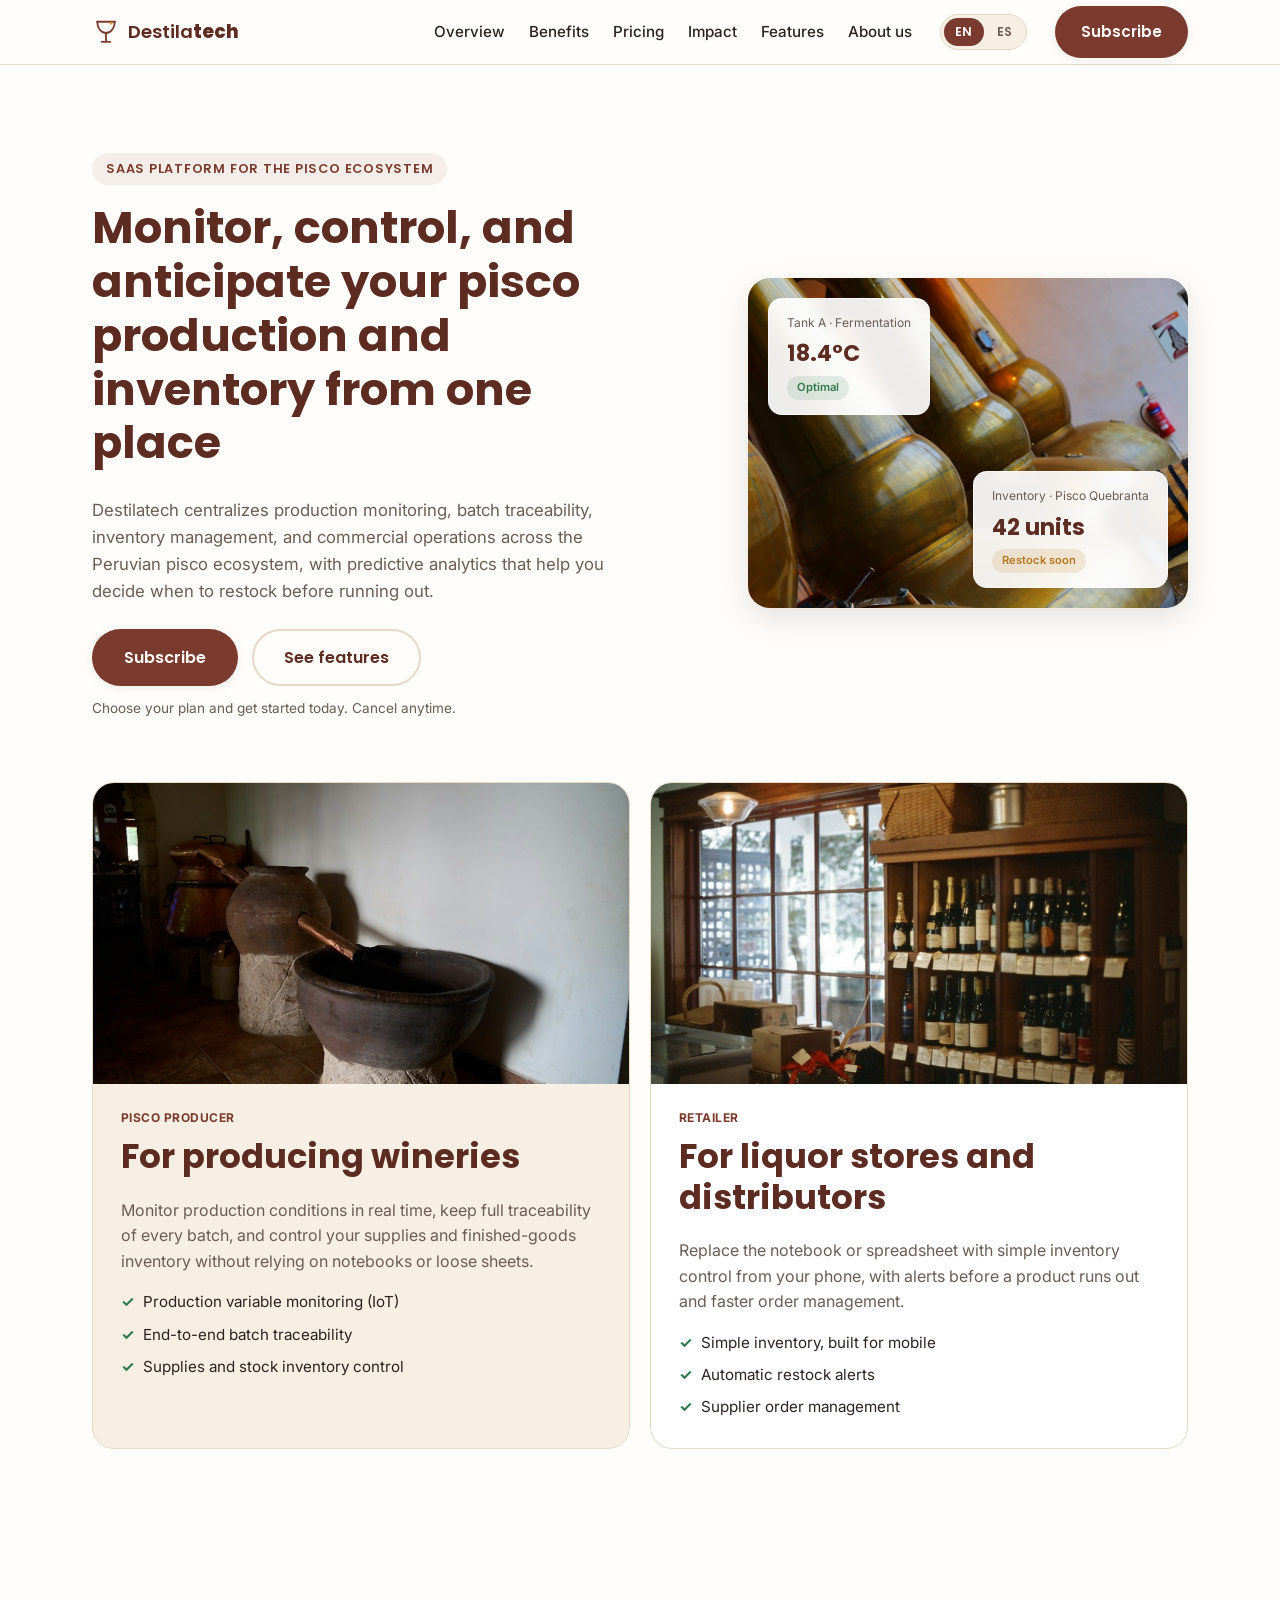
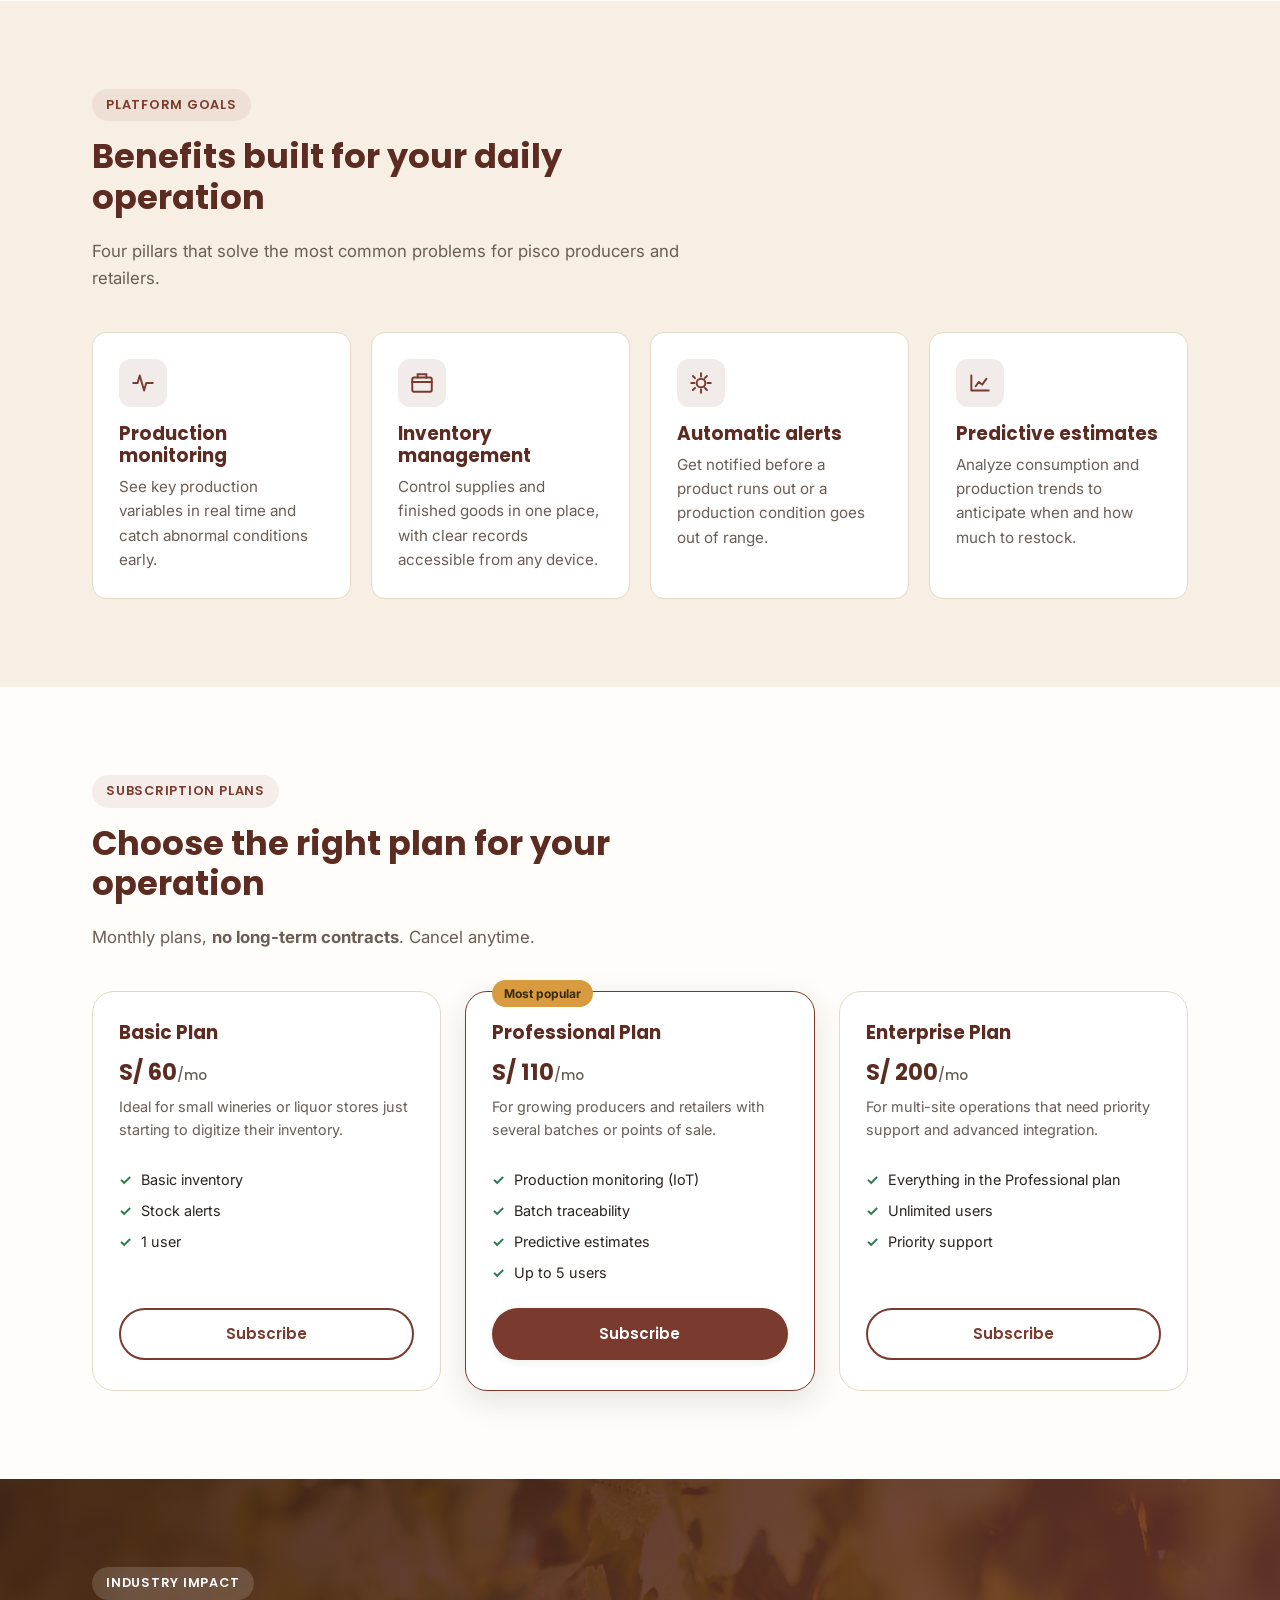
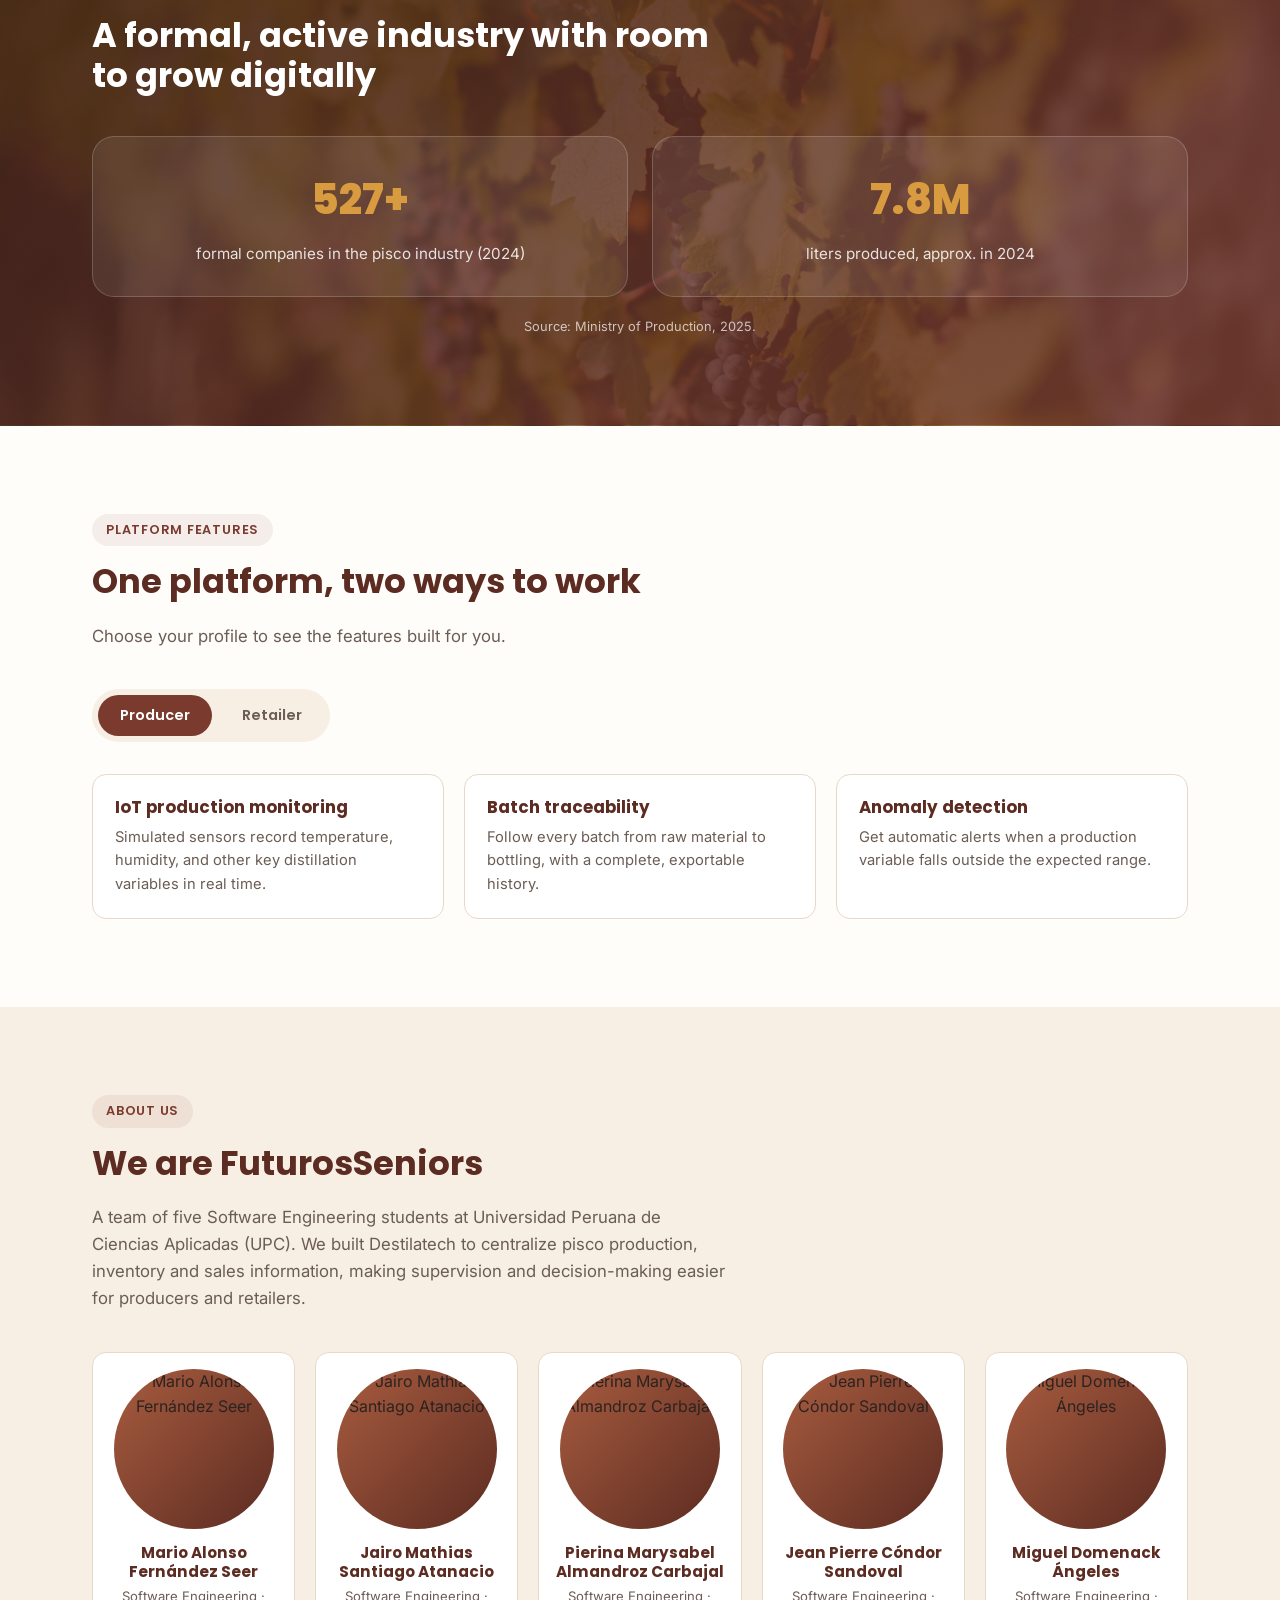
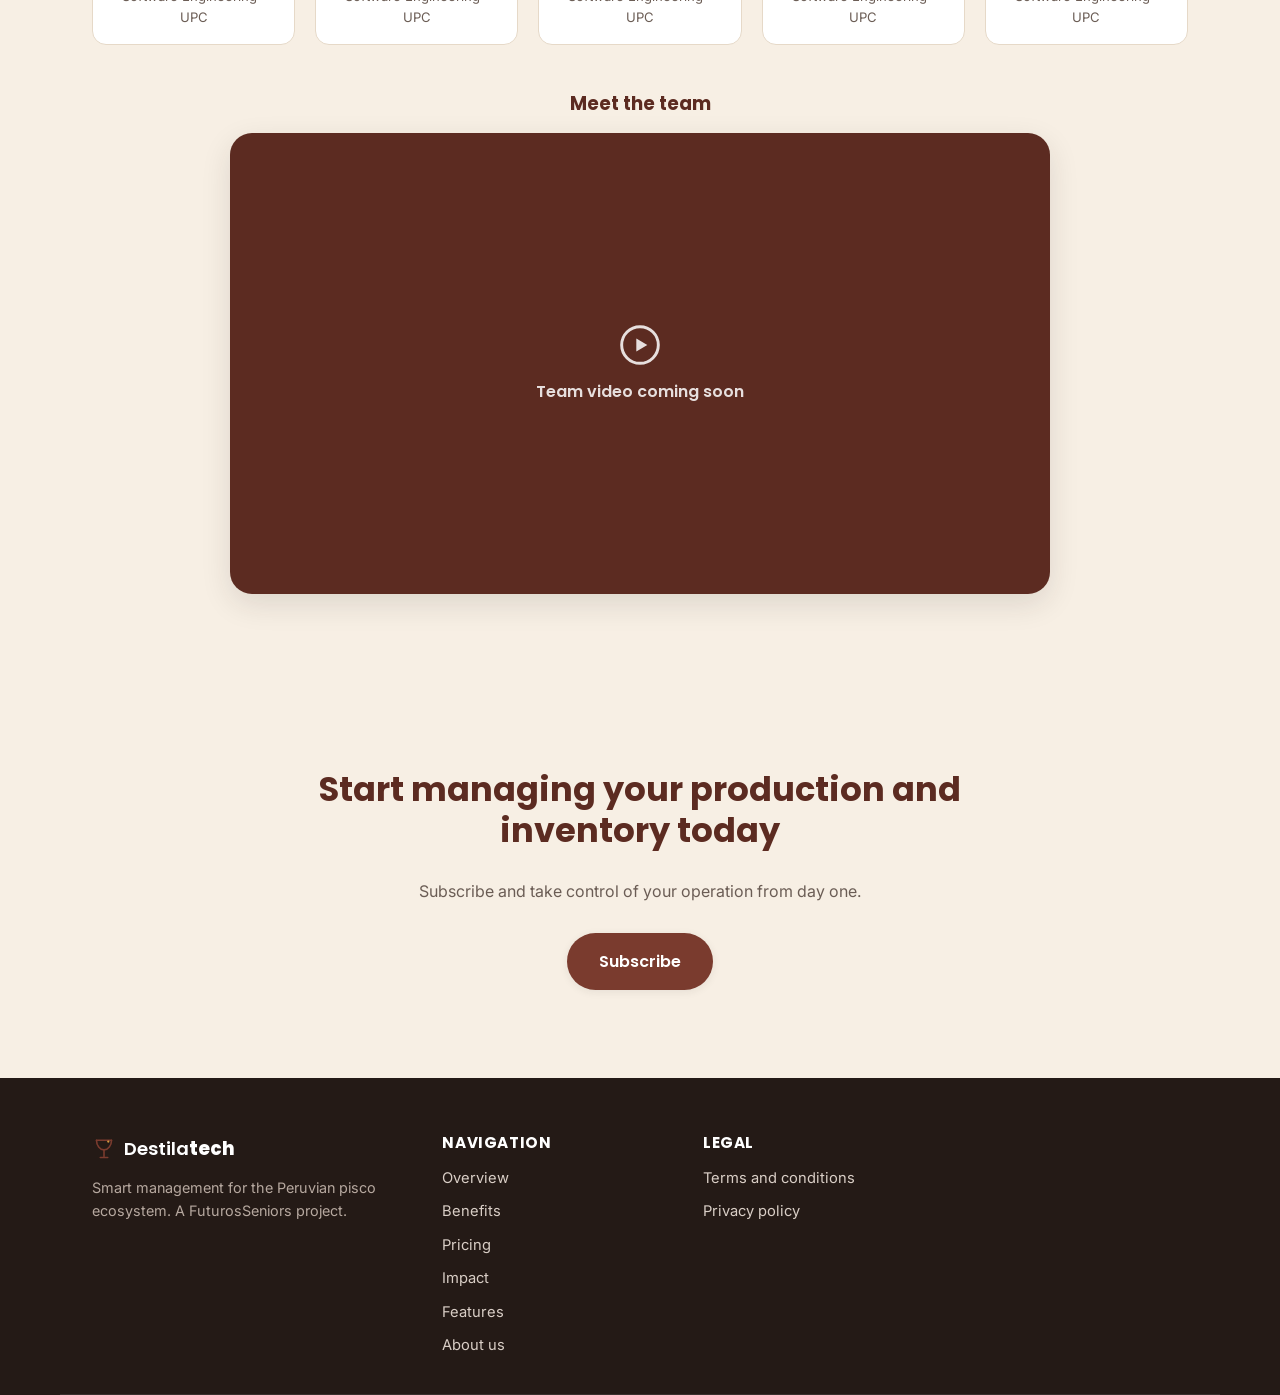
==== commit ef312013: "feat: add footer" ====
--- a/index.html
+++ b/index.html
@@ -387,5 +387,14 @@
     </div>
 
 
+    <div class="footer__col">
+      <h3 data-i18n="footer.legalTitle">Legal</h3>
+      <ul>
+        <li><a href="/terminos" data-i18n="footer.termsLink">Terms and conditions</a></li>
+        <li><a href="/privacidad" data-i18n="footer.privacyLink">Privacy policy</a></li>
+      </ul>
+    </div>
+
+
 </body>
 </html>
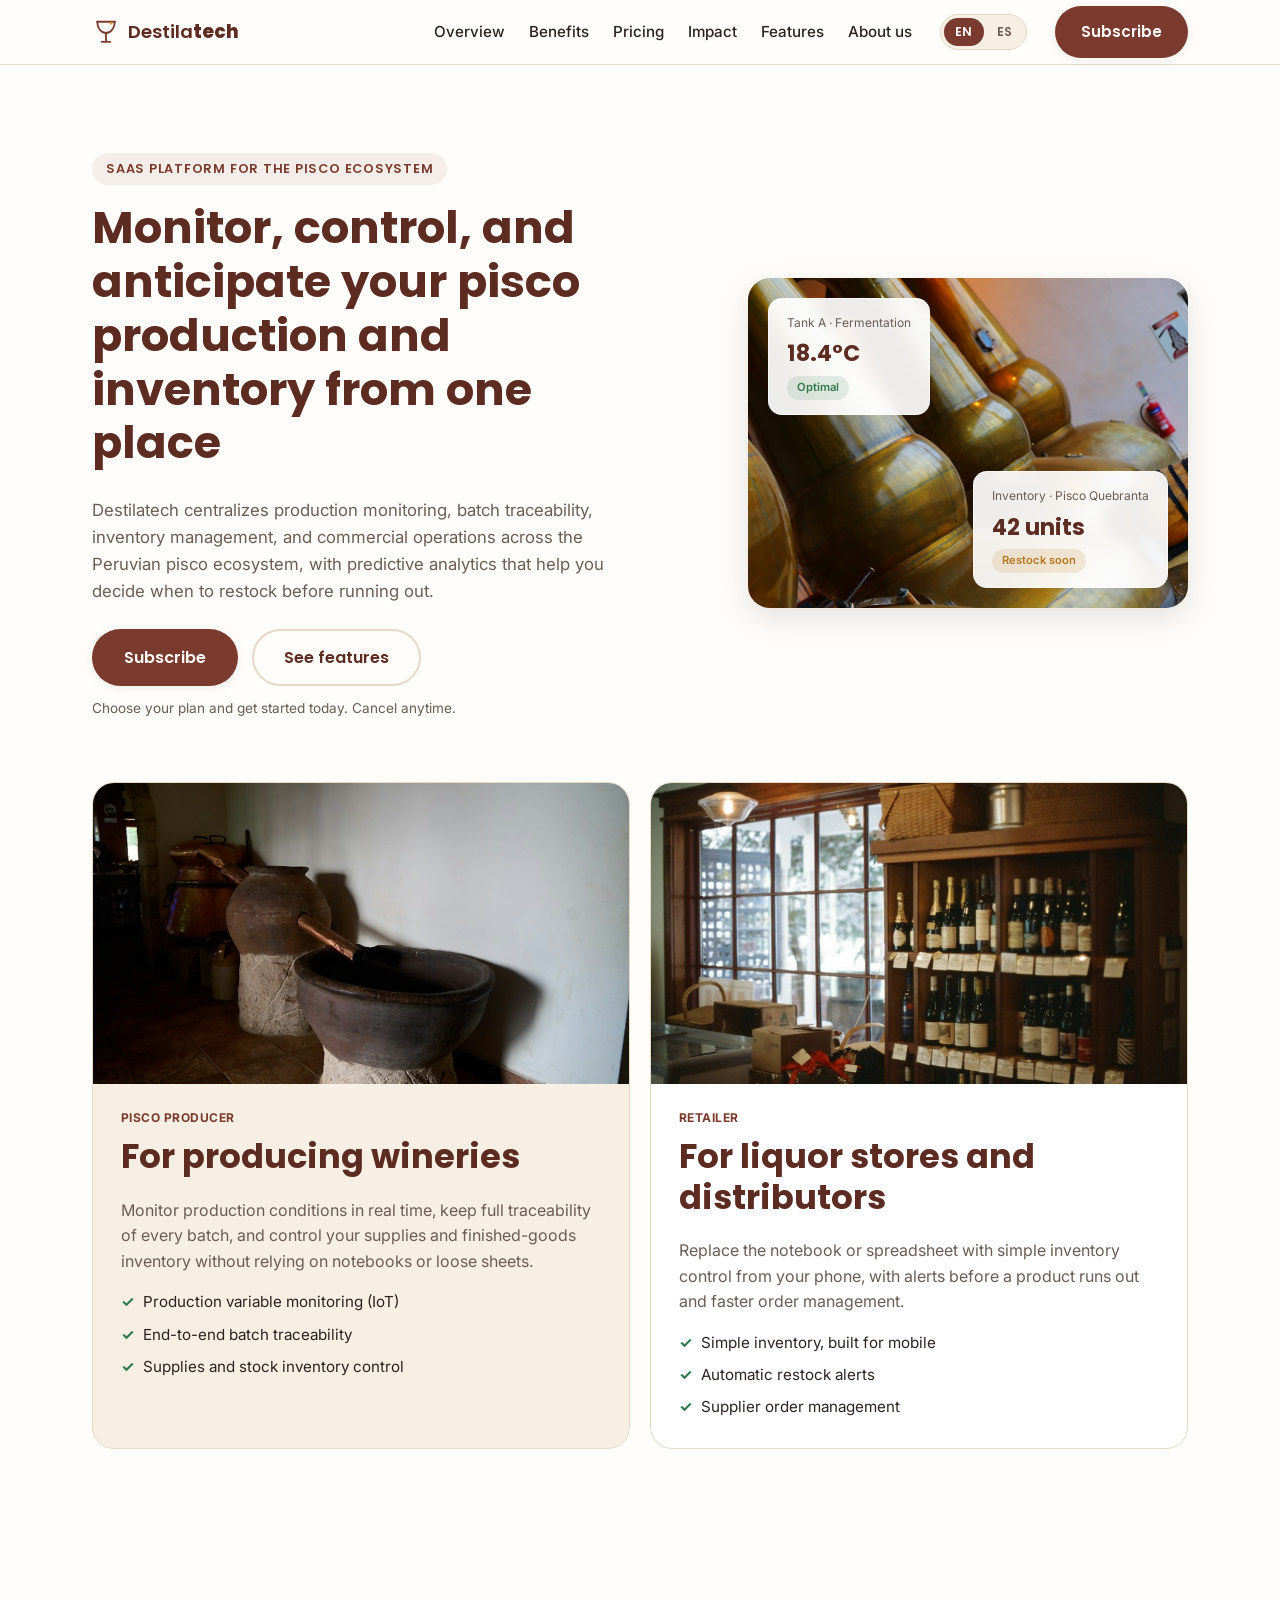
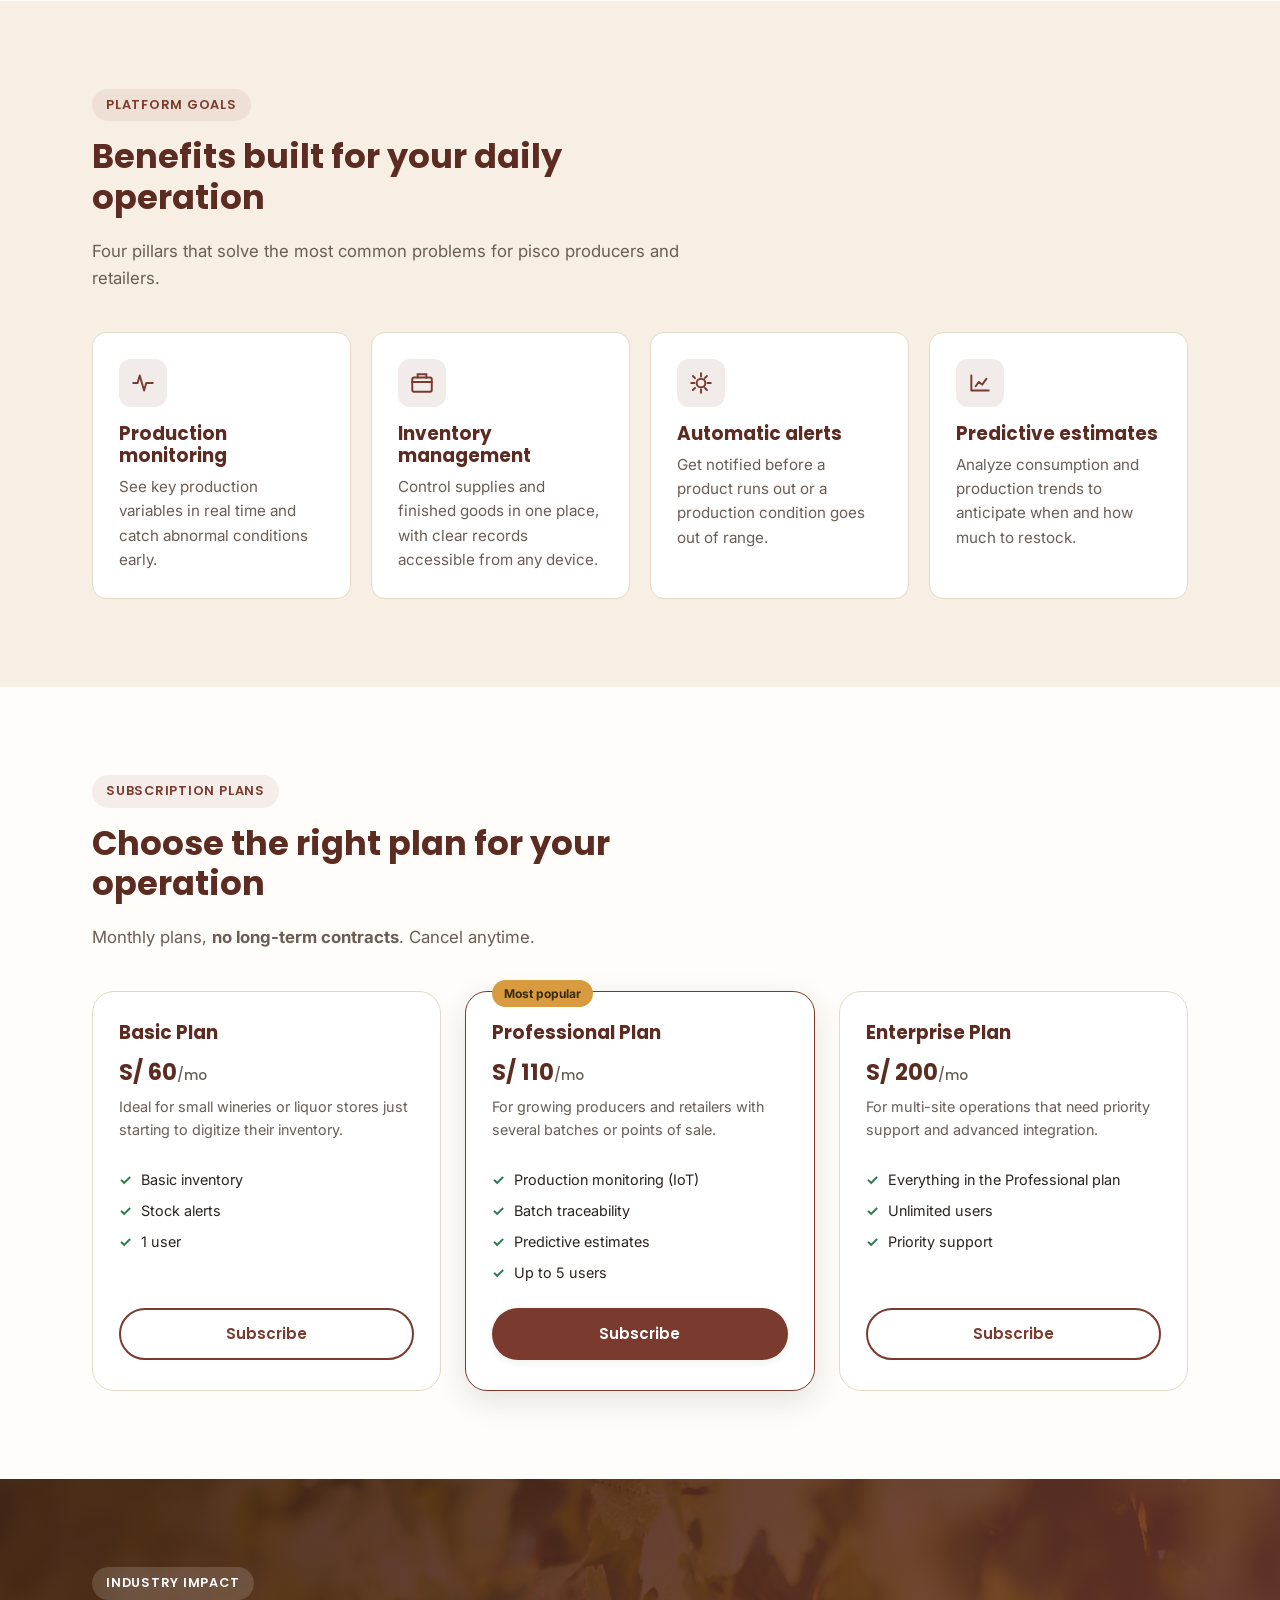
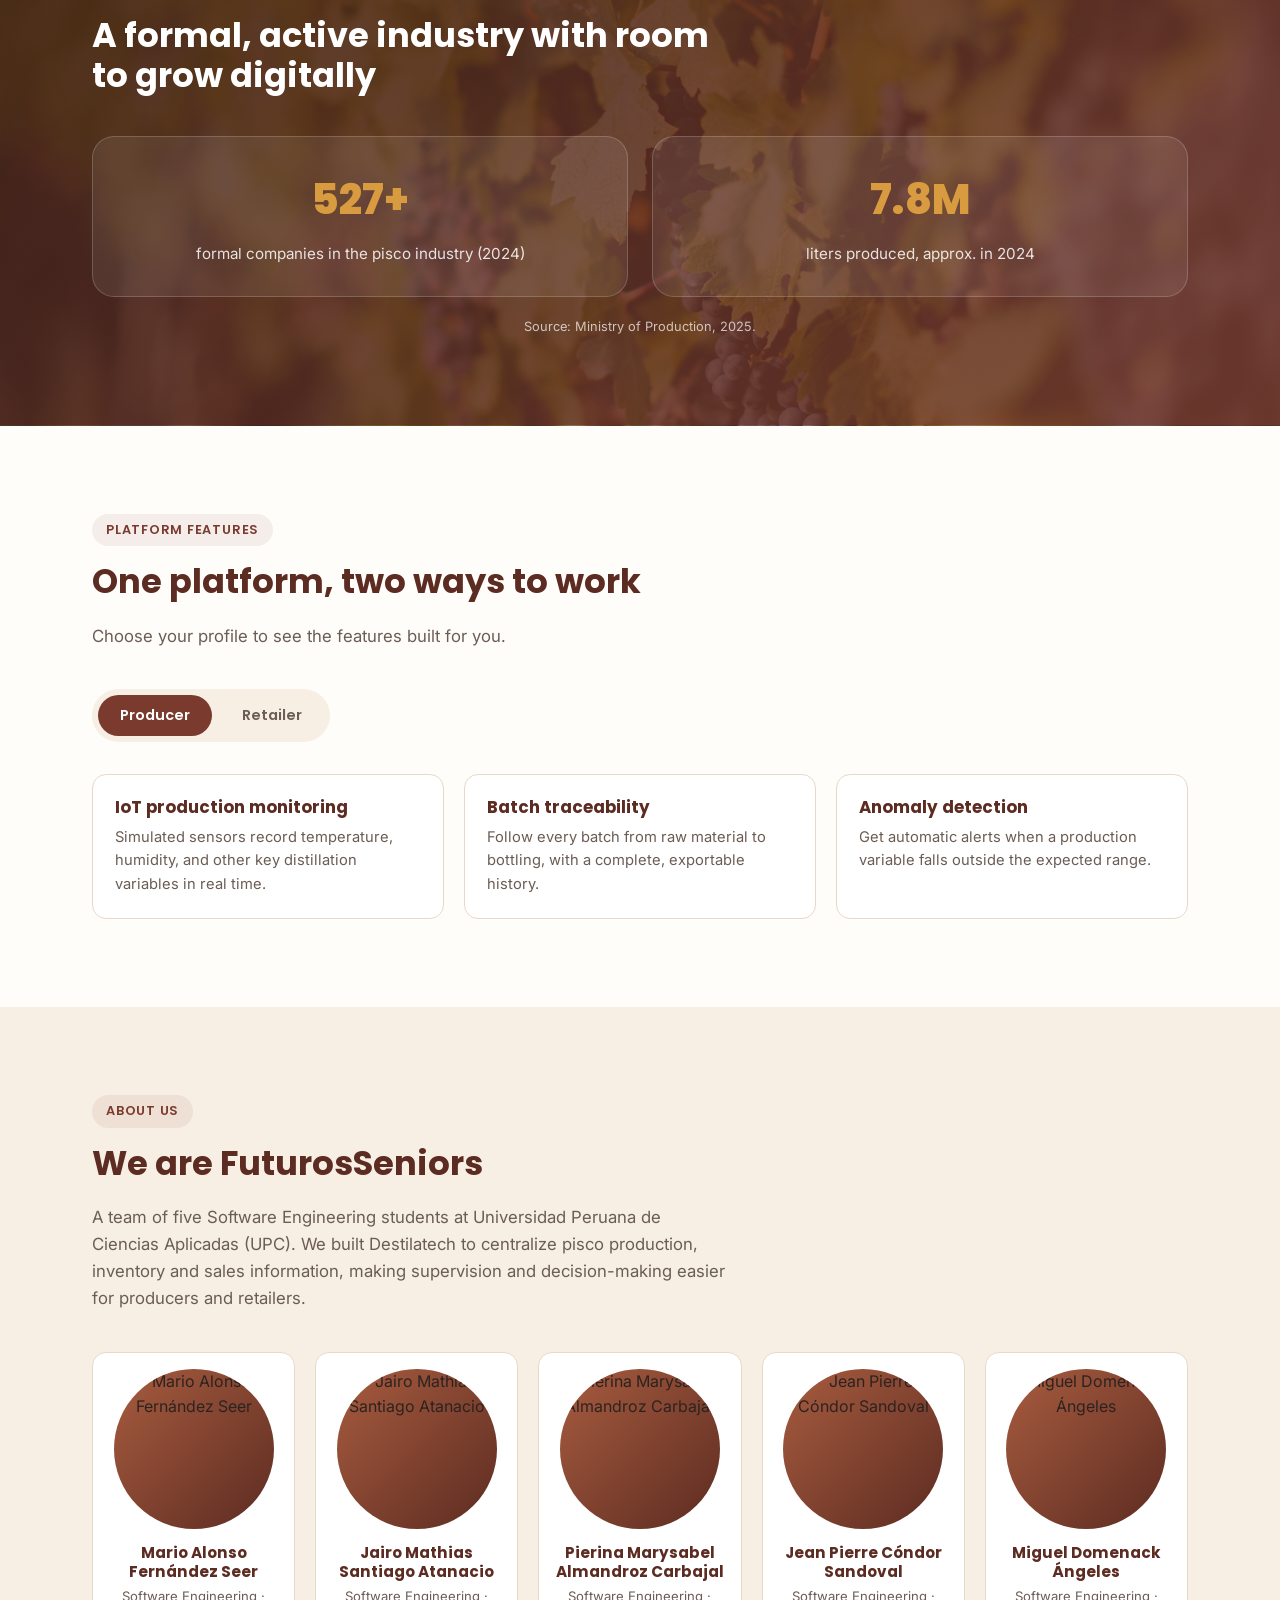
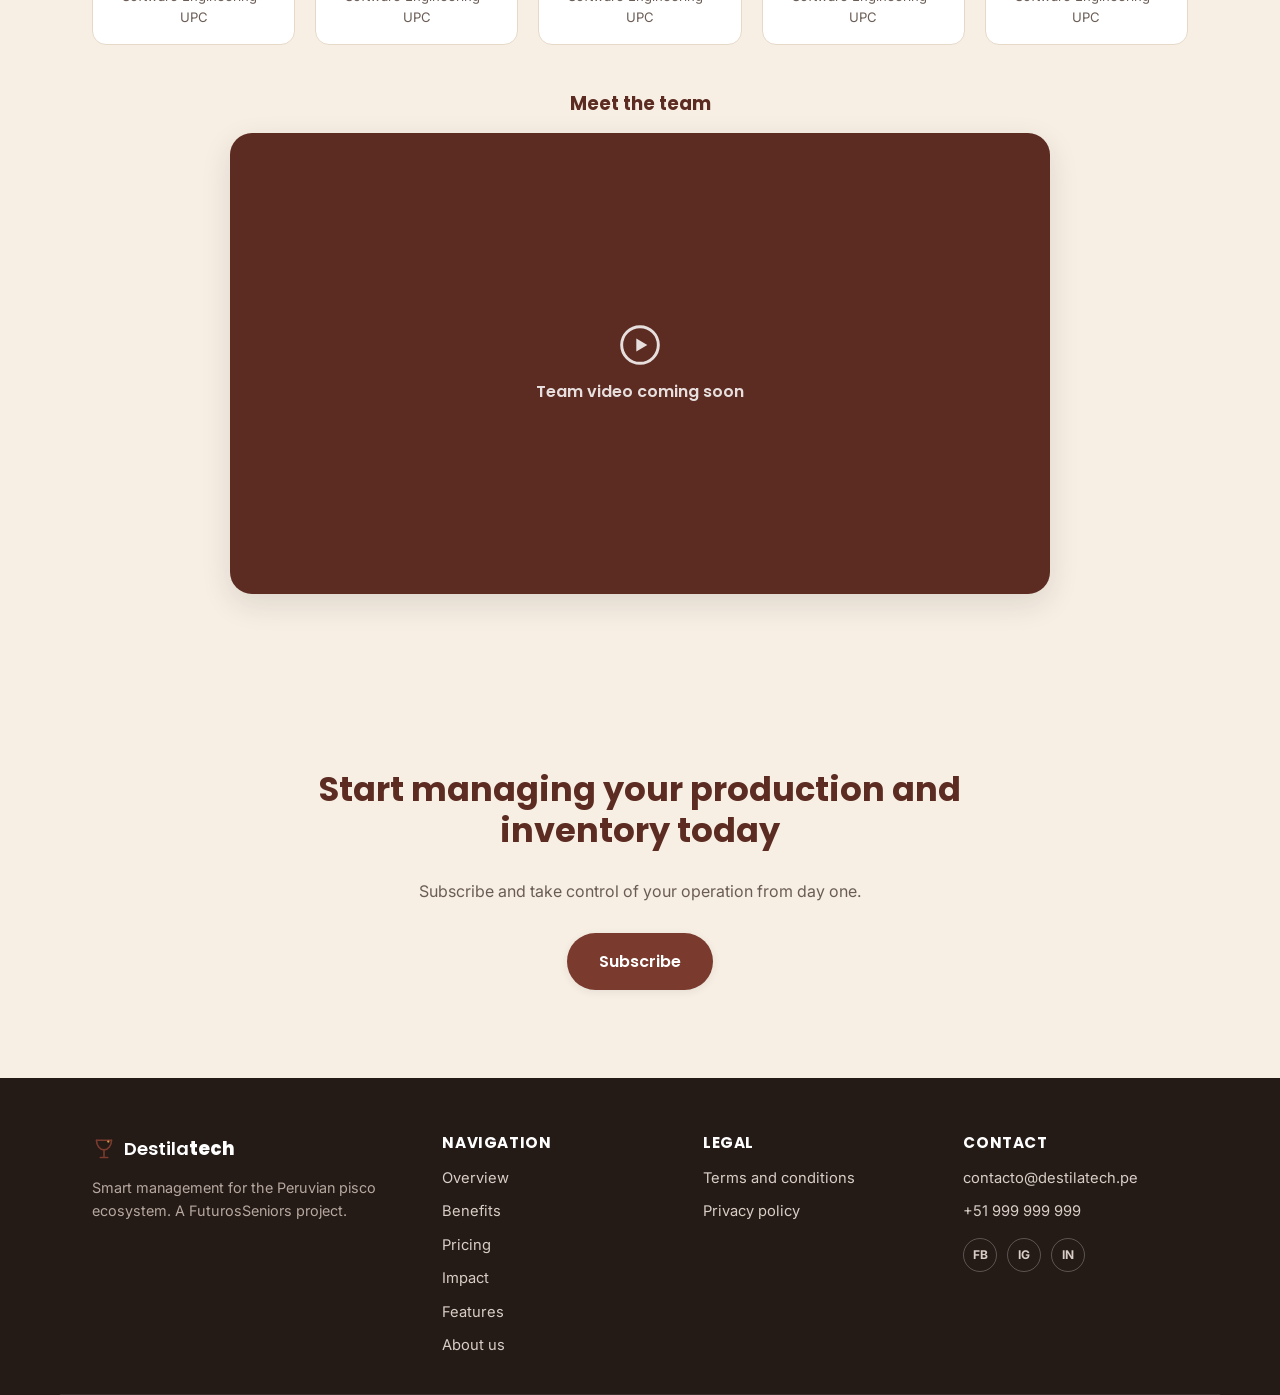
==== commit e96c8a46: "feat: add footer-contactTitle" ====
--- a/index.html
+++ b/index.html
@@ -395,6 +395,20 @@
       </ul>
     </div>
 
+    <div class="footer__col">
+      <h3 data-i18n="footer.contactTitle">Contact</h3>
+      <ul>
+        <li><a href="mailto:contacto@destilatech.pe">contacto@destilatech.pe</a></li>
+        <li><a href="tel:+51999999999">+51 999 999 999</a></li>
+      </ul>
+      <div class="footer__social">
+        <a href="#" data-i18n-attrs='{"aria-label":"footer.social.facebook"}' aria-label="Facebook de Destilatech">FB</a>
+        <a href="#" data-i18n-attrs='{"aria-label":"footer.social.instagram"}' aria-label="Instagram de Destilatech">IG</a>
+        <a href="#" data-i18n-attrs='{"aria-label":"footer.social.linkedin"}' aria-label="LinkedIn de Destilatech">IN</a>
+      </div>
+    </div>
+  </div>
+
 
 </body>
 </html>
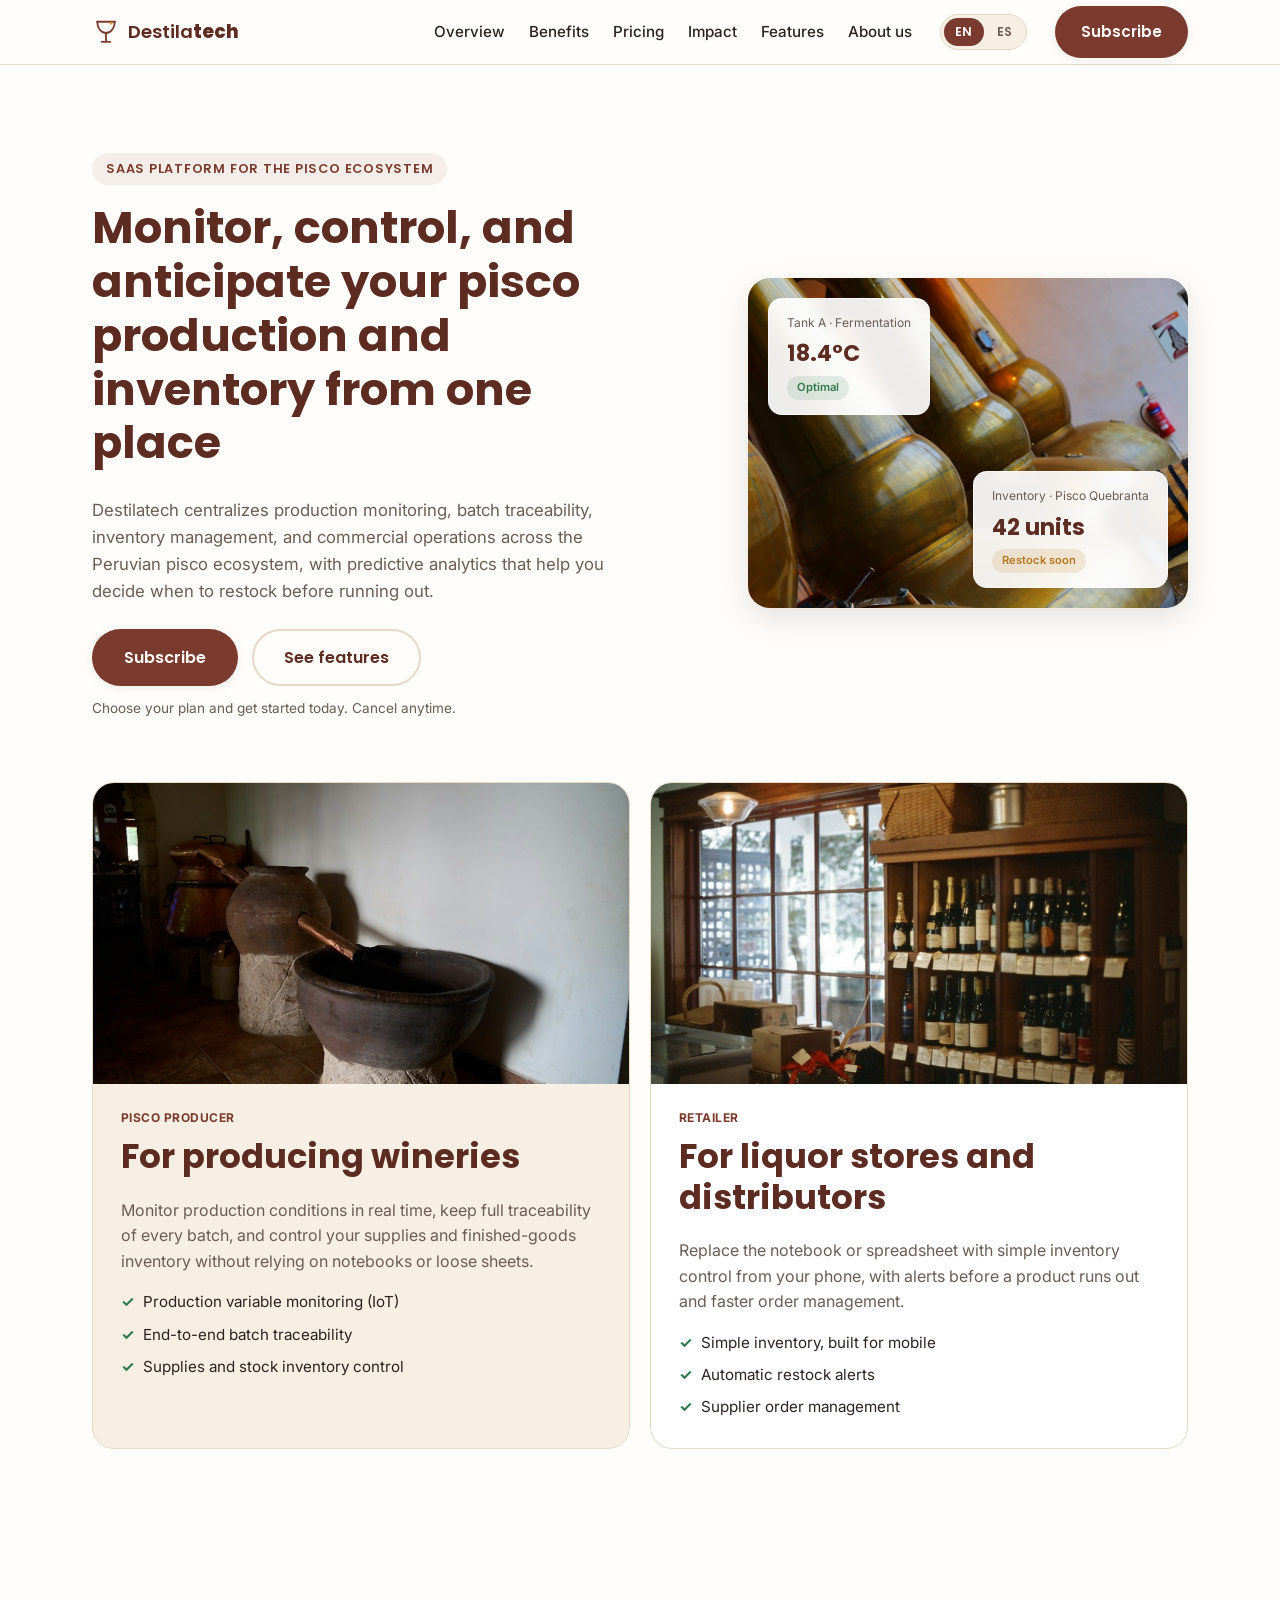
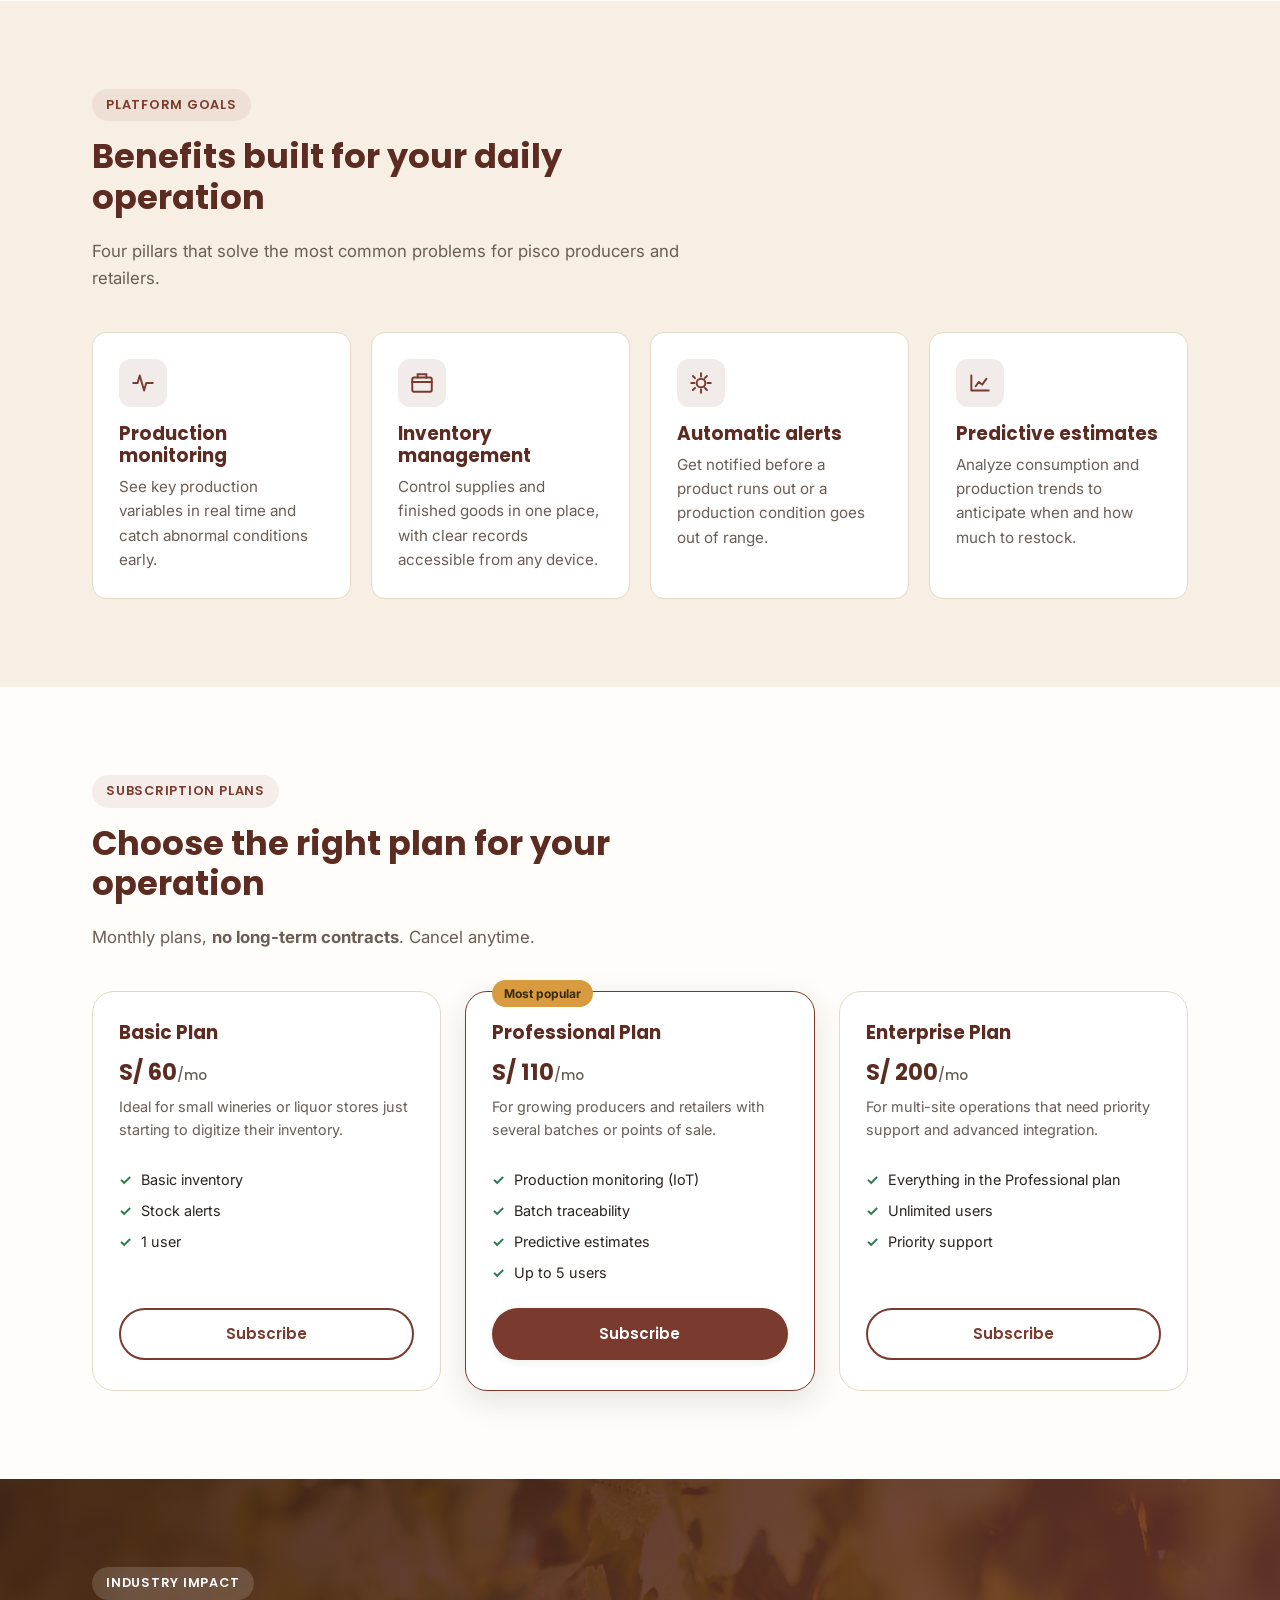
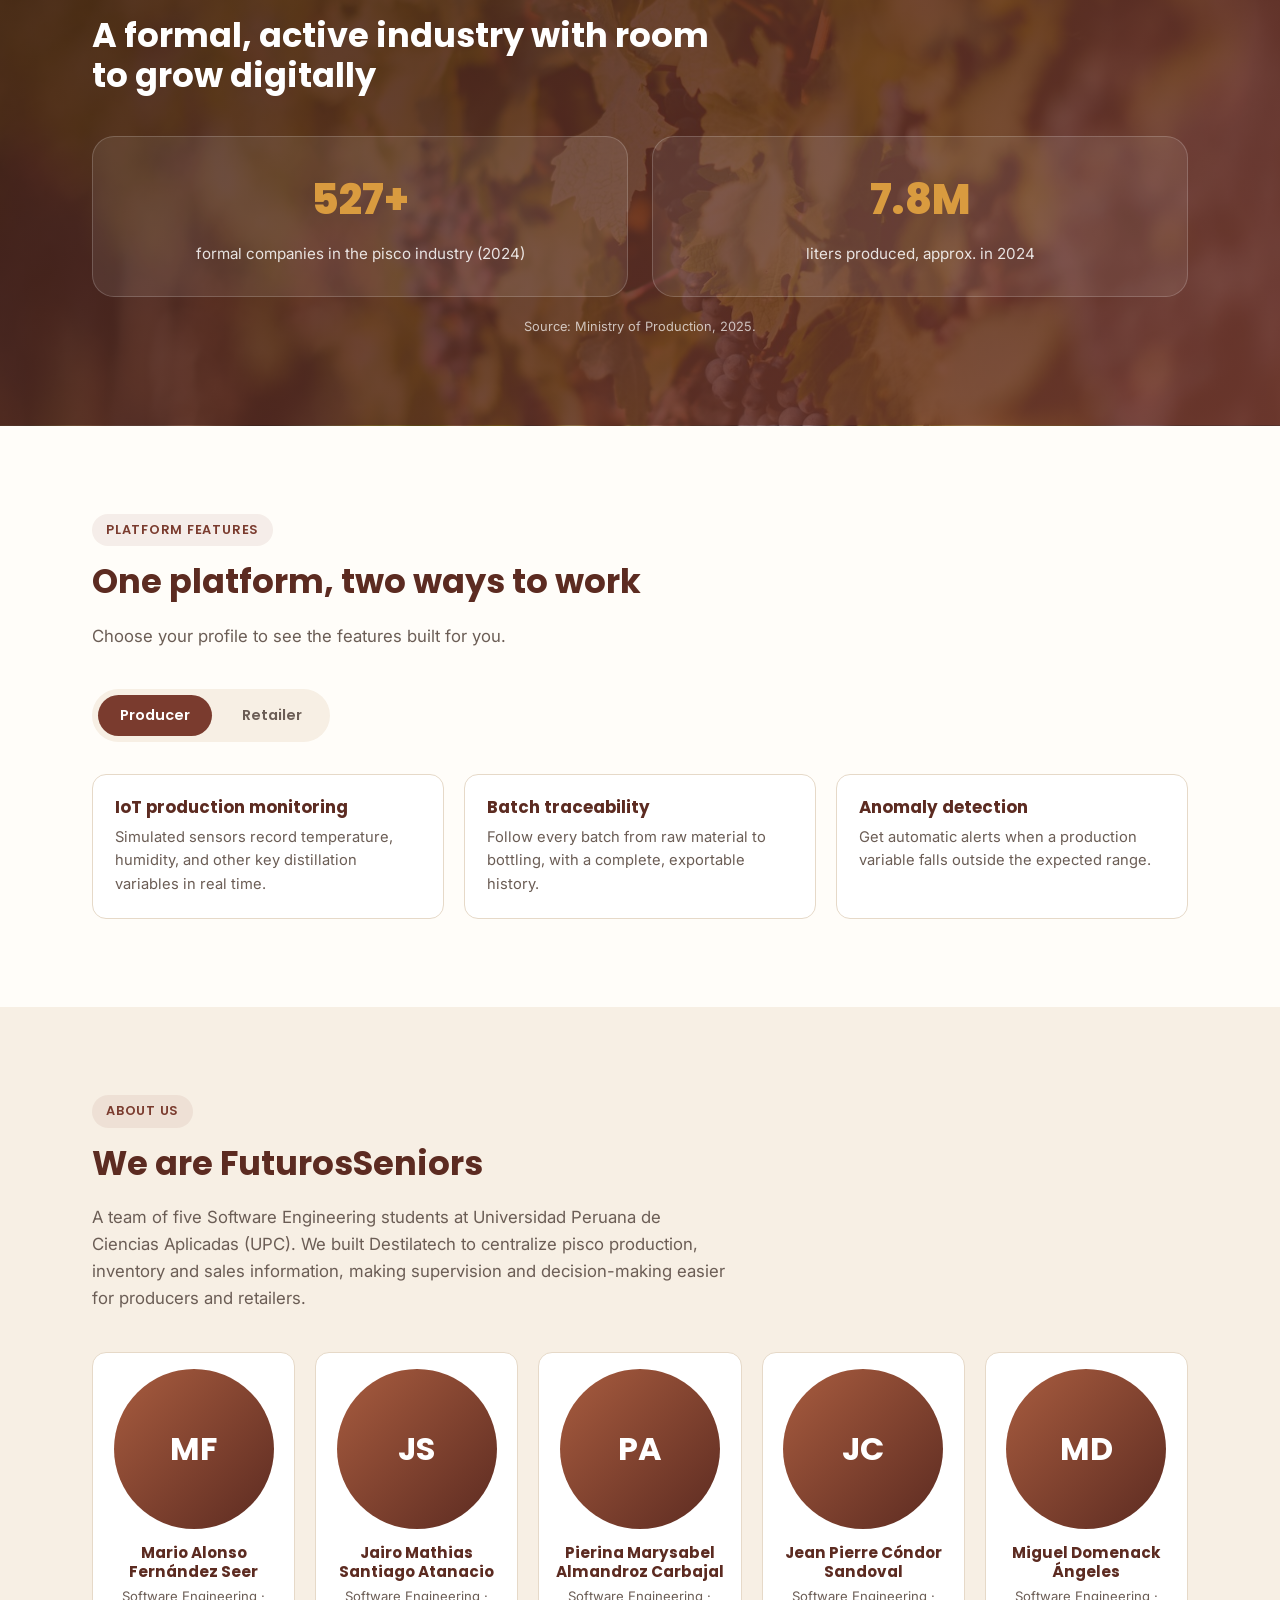
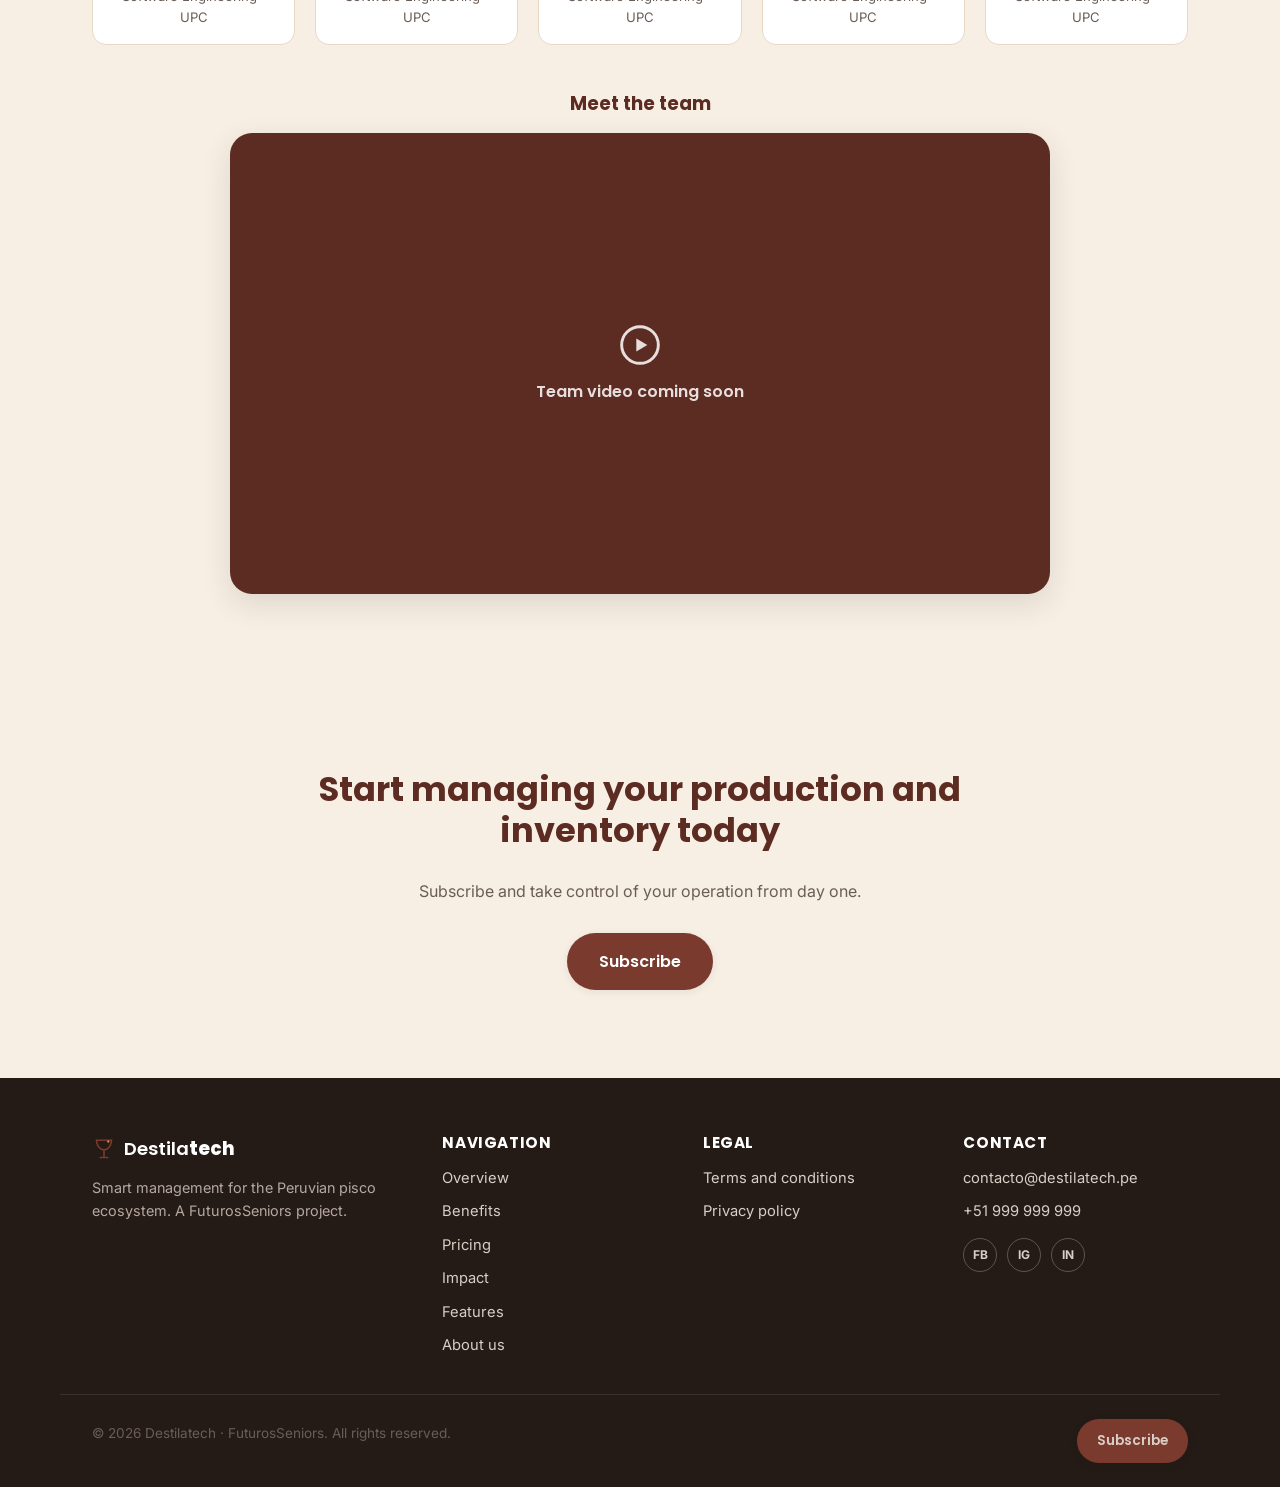
==== commit 9523600b: "feat: add footer bottom container" ====
--- a/index.html
+++ b/index.html
@@ -409,6 +409,14 @@
     </div>
   </div>
 
+  <div class="footer__bottom container">
+    <p>&copy; <span id="year"></span> <span data-i18n="footer.copyright">Destilatech · FuturosSeniors. All rights reserved.</span></p>
+    <a href="https://destilatech-webapp.web.app" class="btn btn--primary btn--sm" data-cta="footer" data-i18n="cta.subscribe">Subscribe</a>
+  </div>
+</footer>
+
+<script src="js/i18n.js"></script>
+<script src="js/script.js"></script>
 
 </body>
 </html>
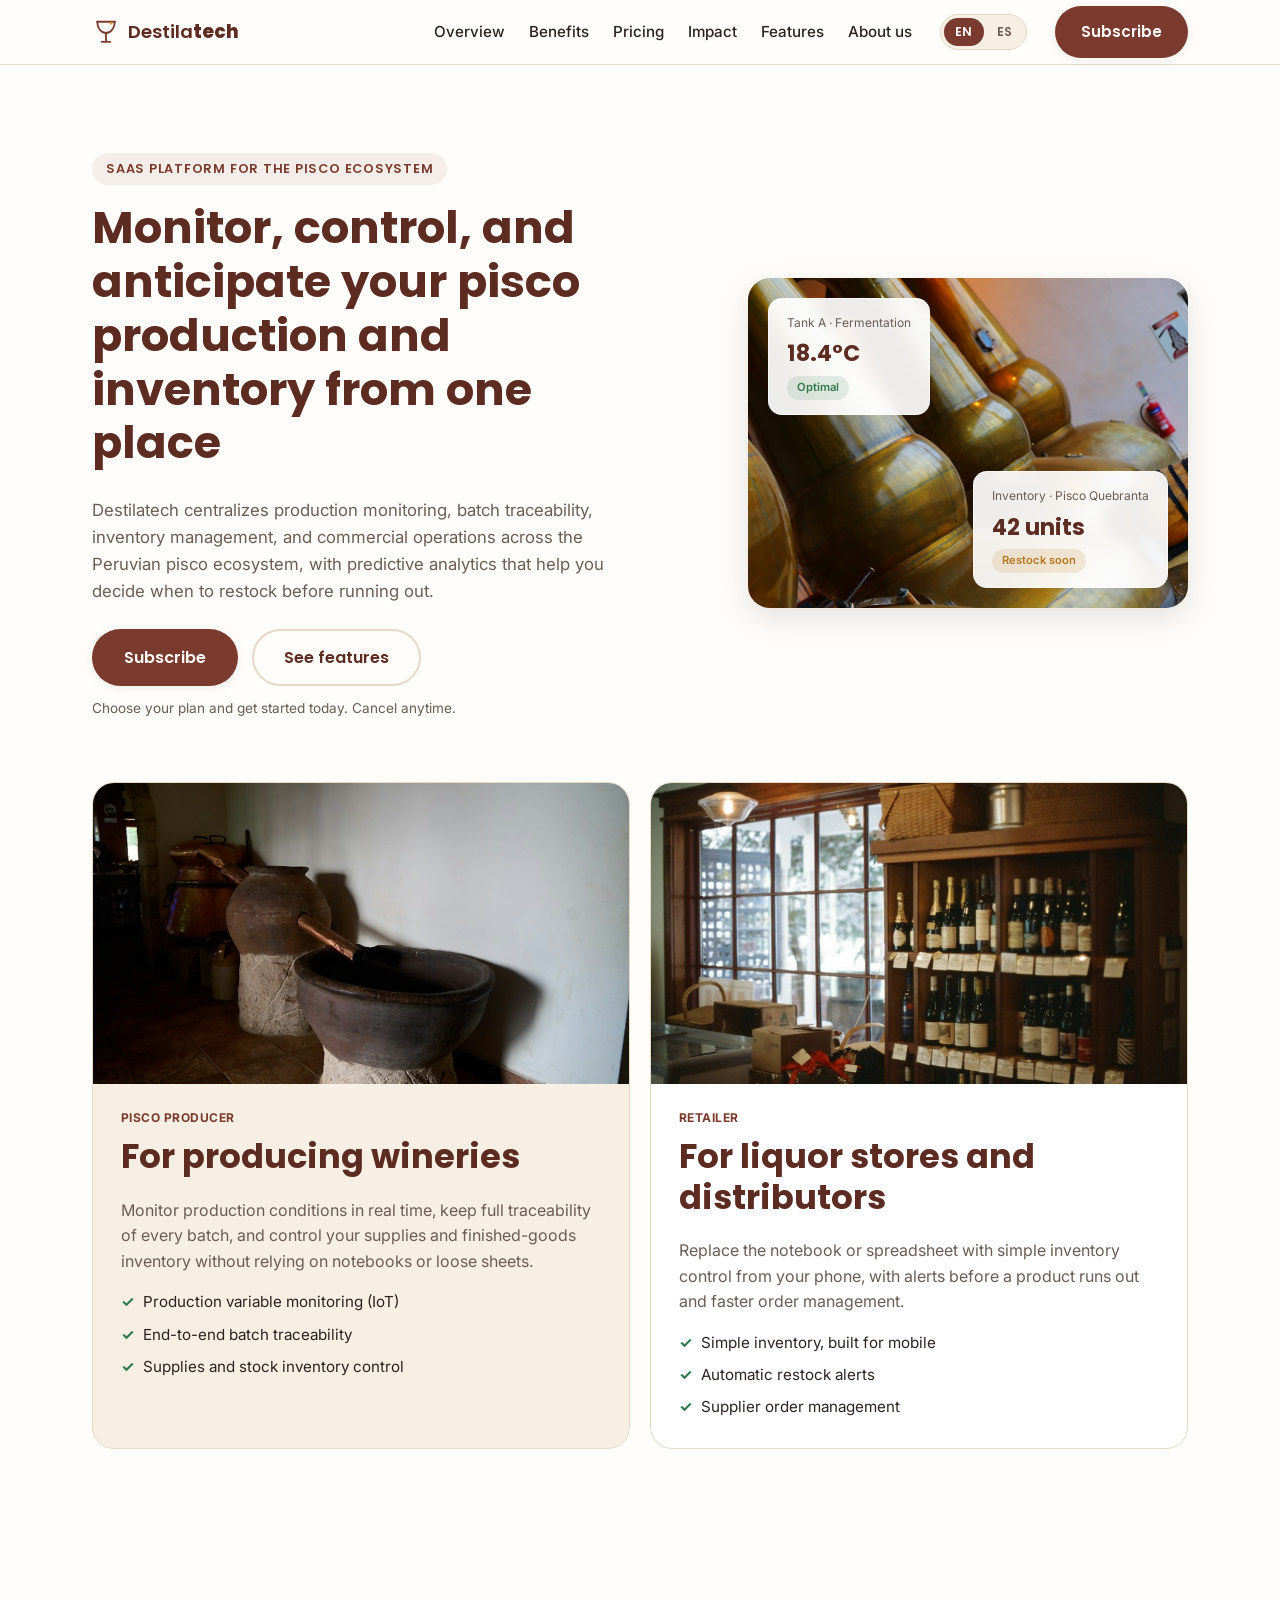
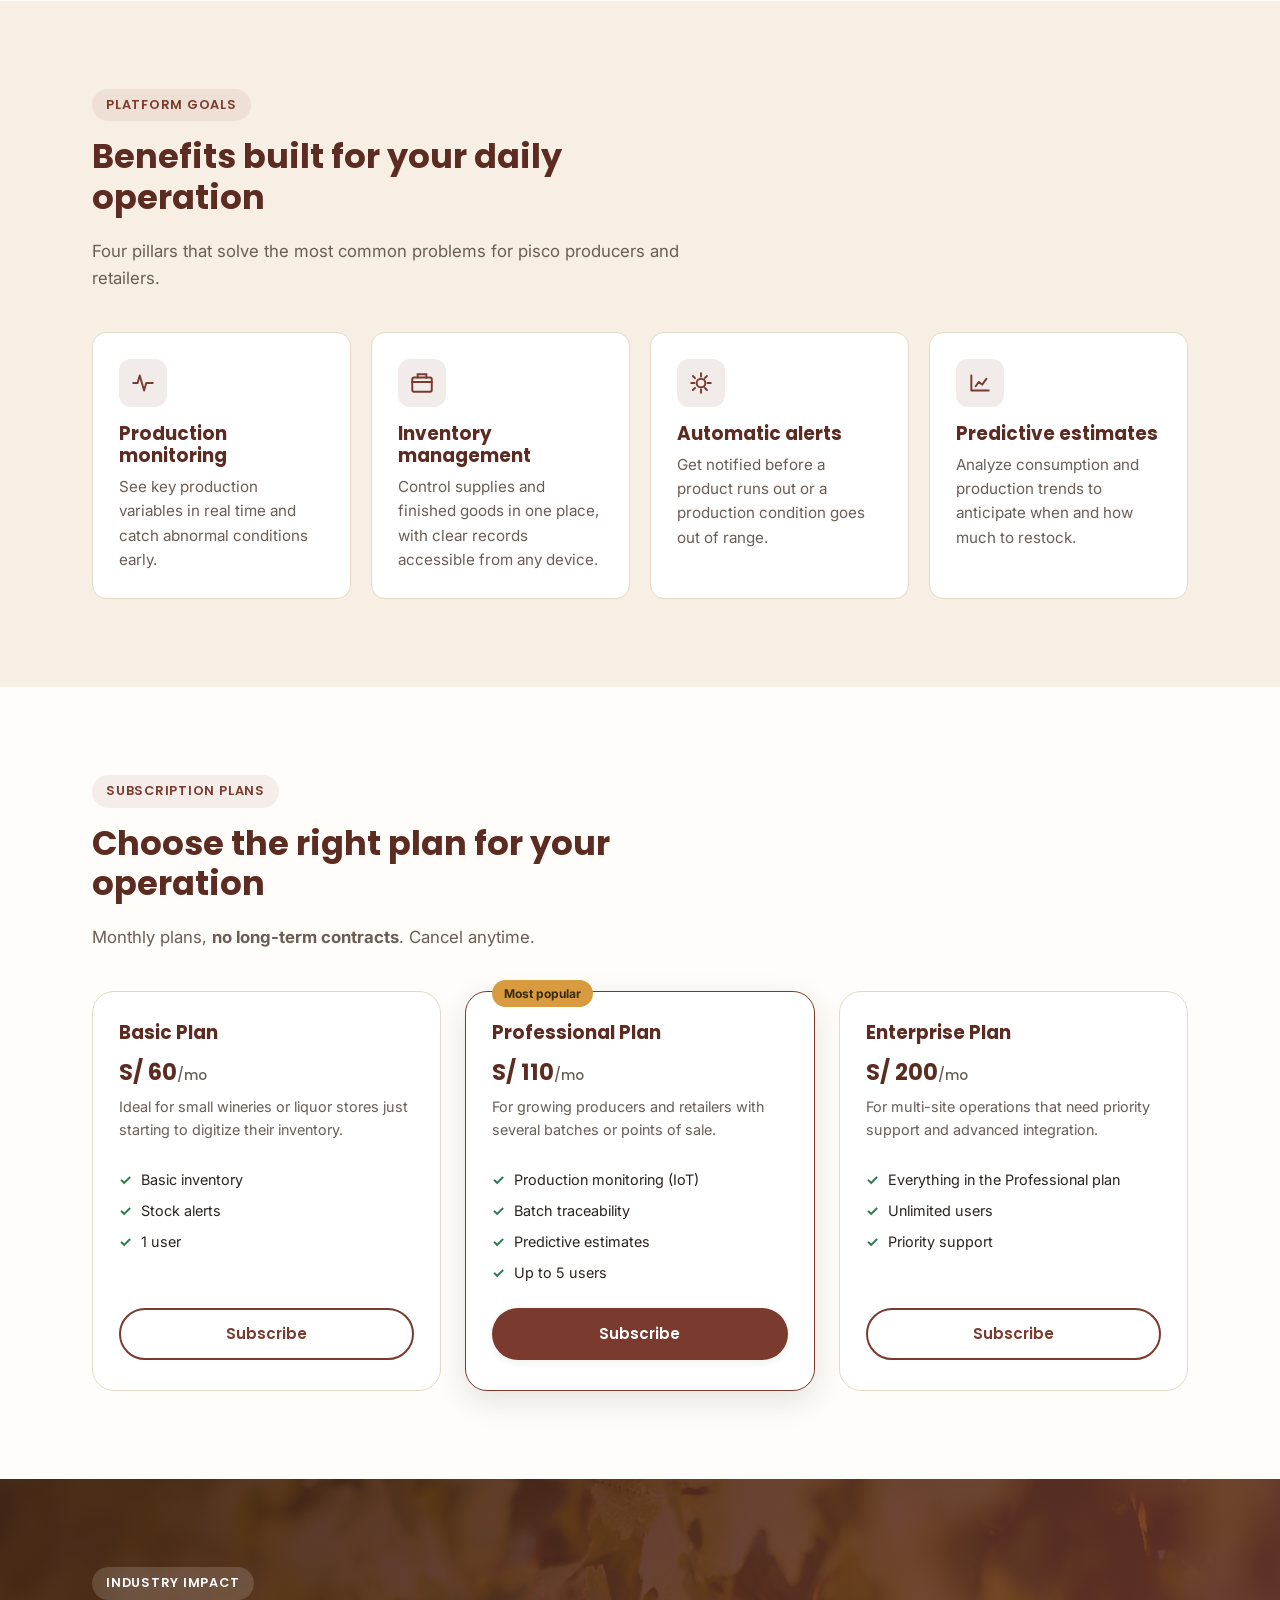
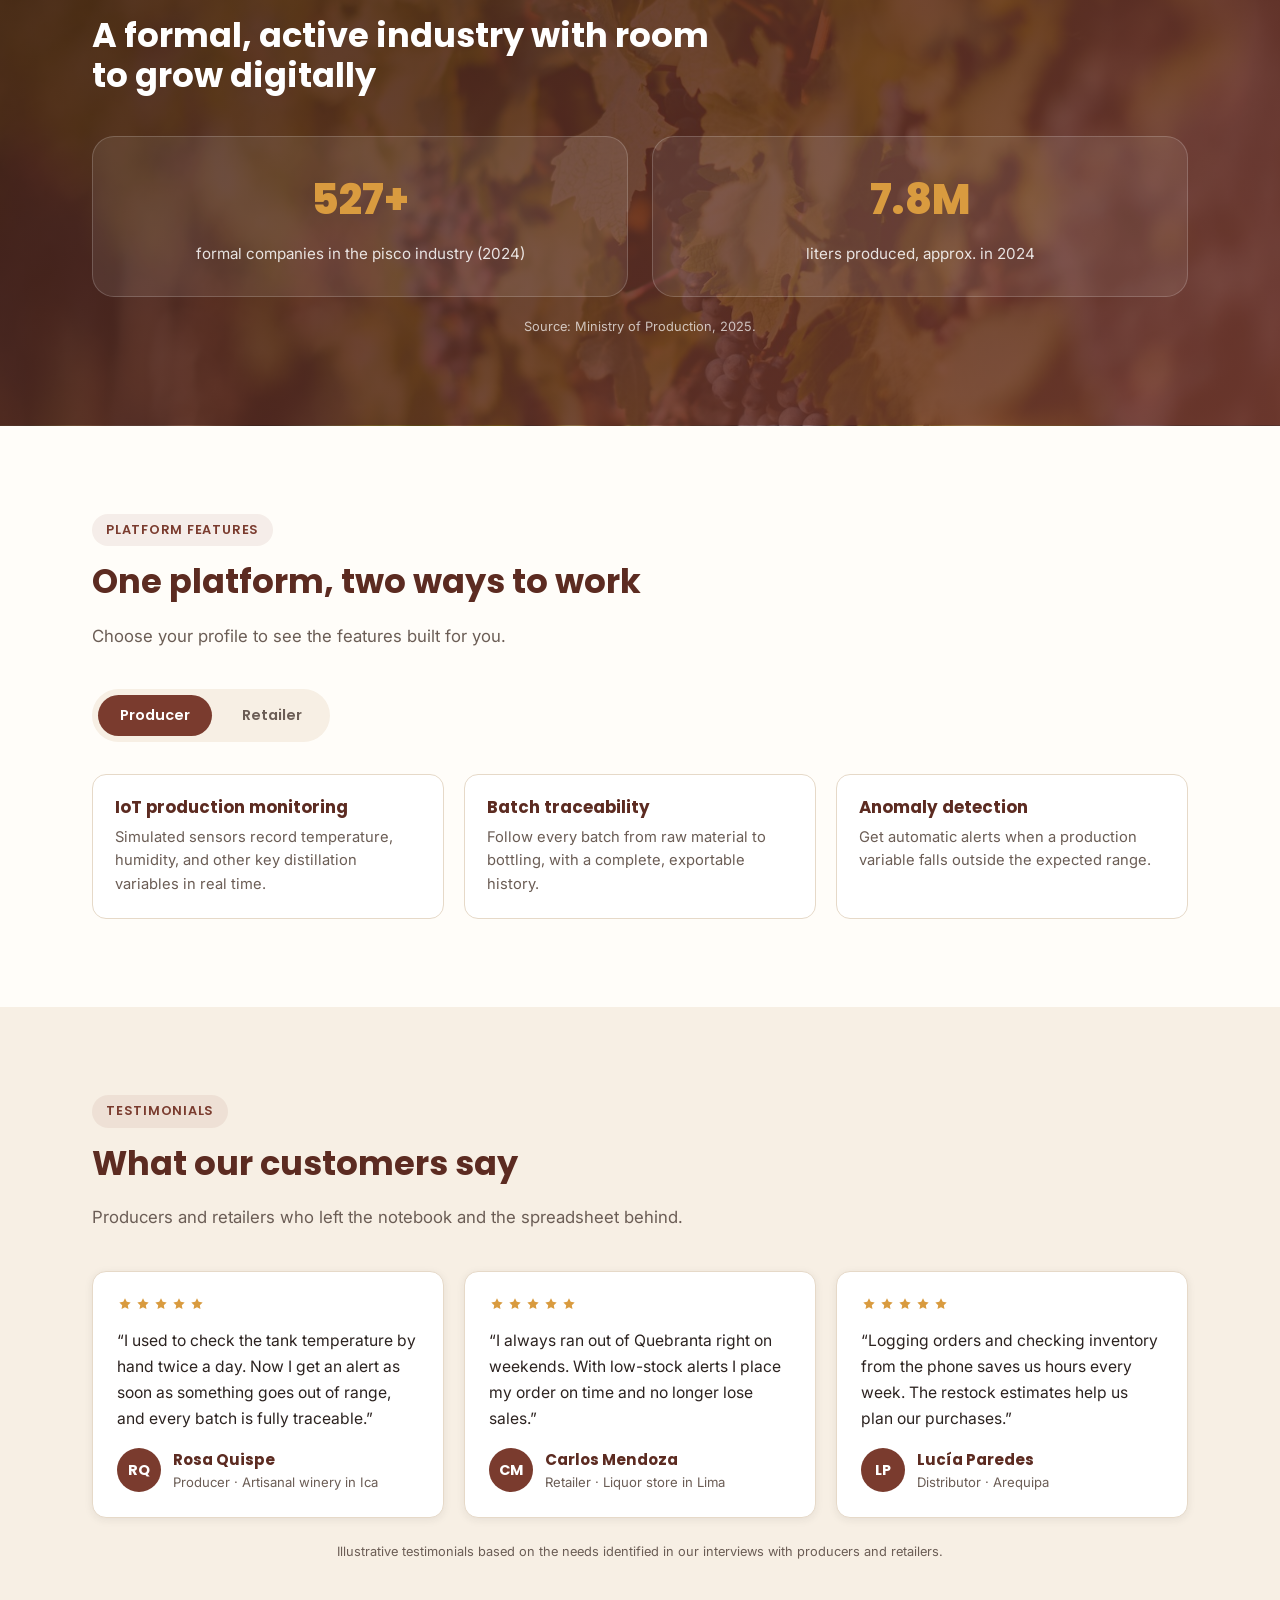
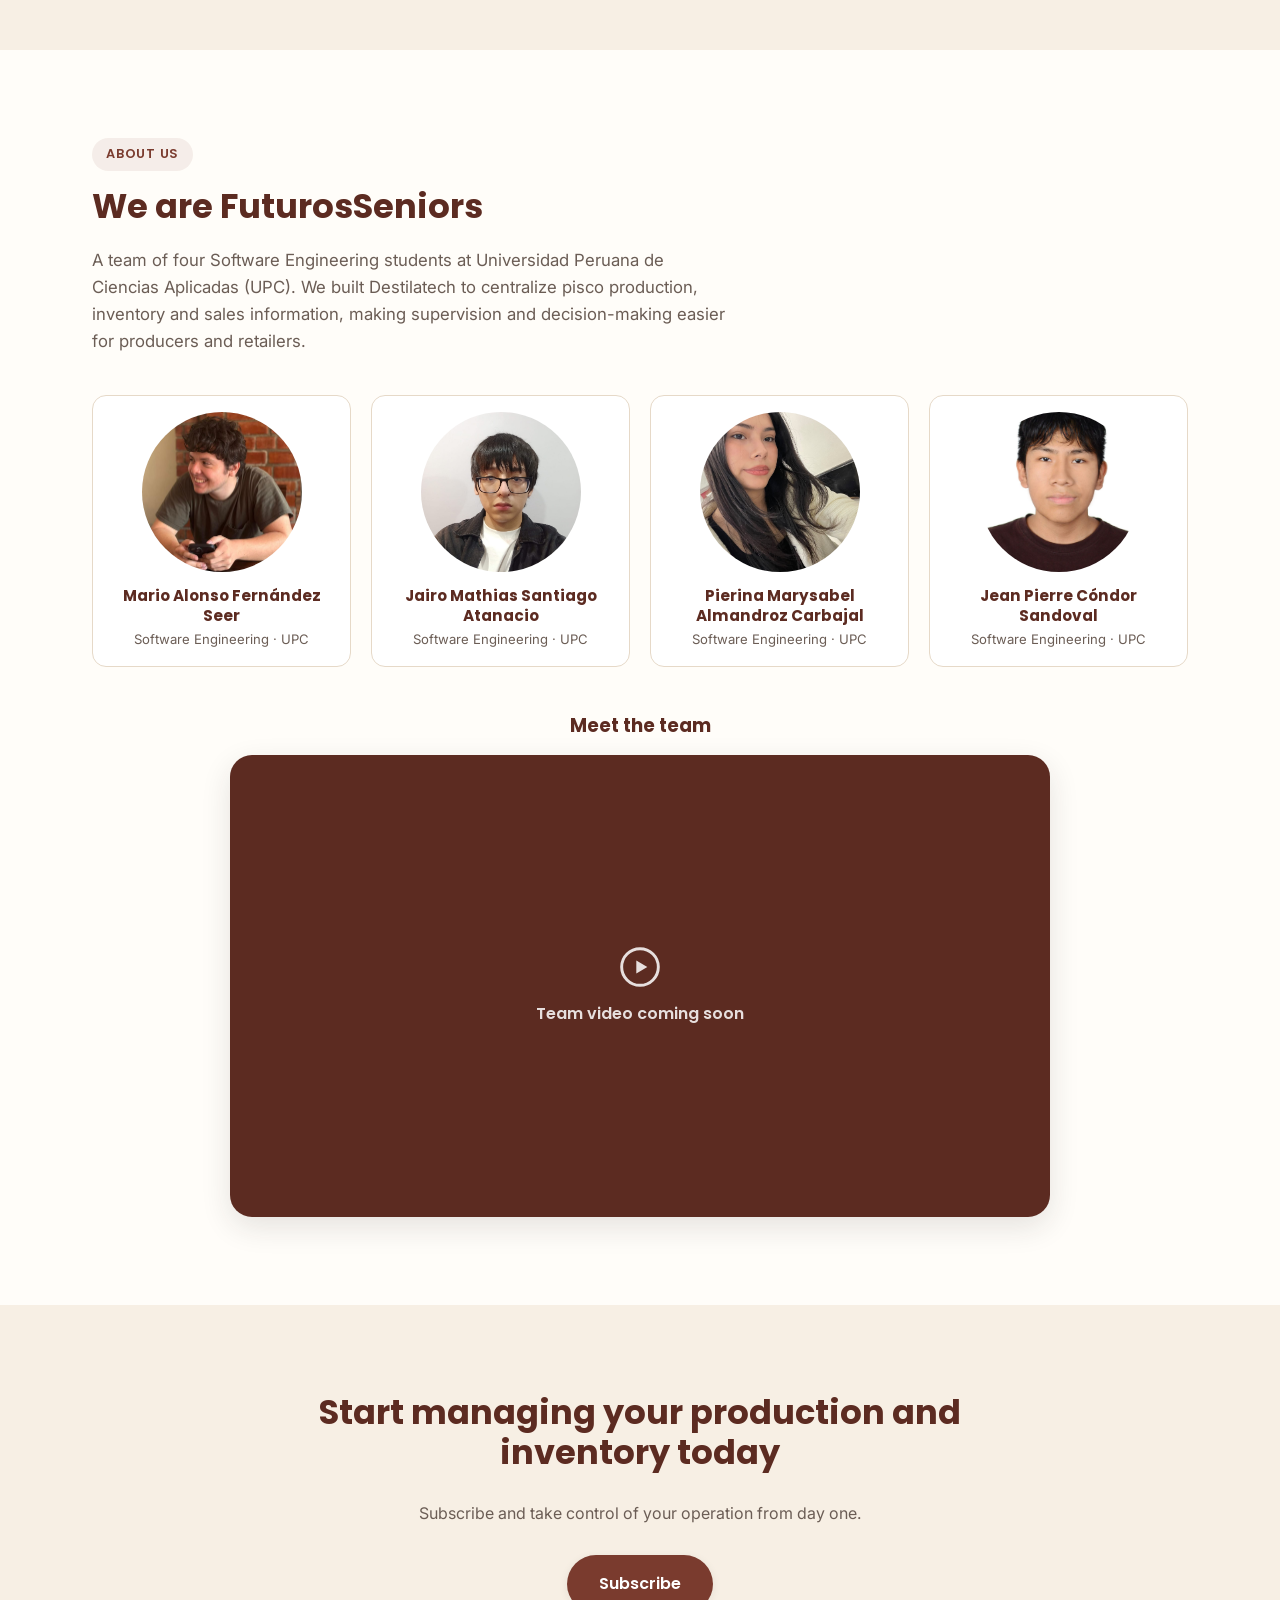
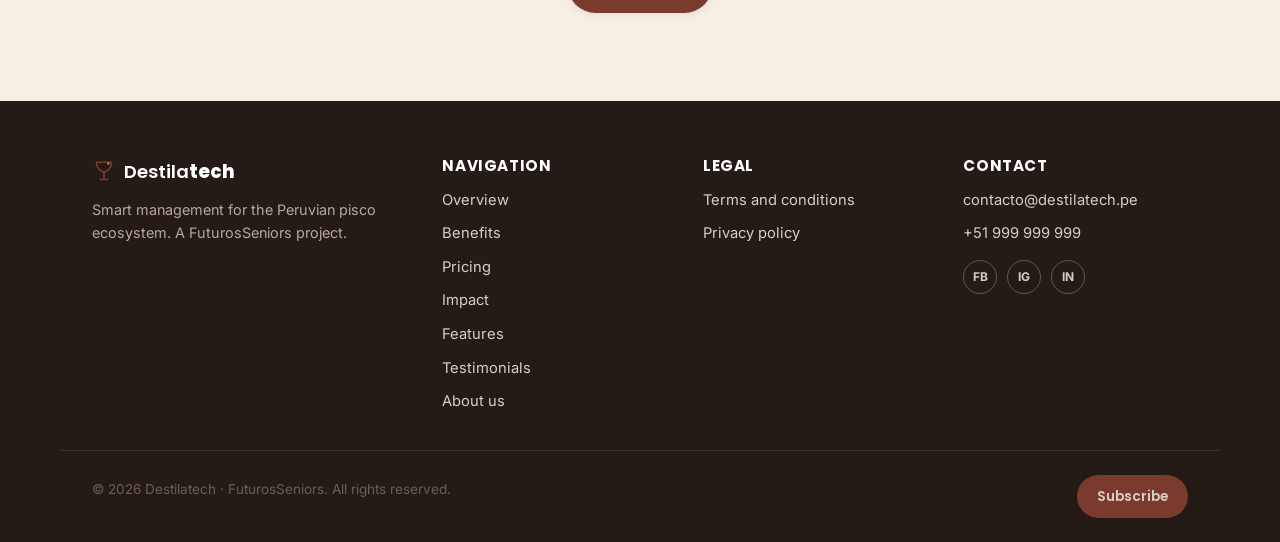
==== commit 17fd9932: "feat(landing): add testimonials section: index.html, css/styles.css y js/i18n.js" ====
--- a/index.html
+++ b/index.html
@@ -8,7 +8,7 @@
   <link rel="preconnect" href="https://fonts.googleapis.com">
   <link rel="preconnect" href="https://fonts.gstatic.com" crossorigin>
   <link href="https://fonts.googleapis.com/css2?family=Poppins:wght@600;700;800&family=Inter:wght@400;500;600&display=swap" rel="stylesheet">
-  <link rel="stylesheet" href="css/styles.css?v=5">
+  <link rel="stylesheet" href="css/styles.css?v=6">
 </head>
 <body>
 
@@ -277,18 +277,66 @@
     </div>
   </section>
 
+  <section class="section testimonials" id="testimonios">
+    <div class="container">
+      <div class="section__head">
+        <span class="eyebrow" data-i18n="testimonials.eyebrow">Testimonials</span>
+        <h2 data-i18n="testimonials.title">What our customers say</h2>
+        <p class="section__lead" data-i18n="testimonials.lead">Producers and retailers who left the notebook and the spreadsheet behind.</p>
+      </div>
+
+      <div class="testimonials__grid">
+        <figure class="testimonial-card">
+          <div class="testimonial-card__rating" role="img" data-i18n-attrs='{"aria-label":"testimonials.ratingLabel"}' aria-label="Rating: 5 out of 5"><svg viewBox="0 0 24 24" width="16" height="16" aria-hidden="true"><path d="M12 3.5l2.6 5.3 5.9.9-4.3 4.1 1 5.8L12 16.9l-5.2 2.7 1-5.8-4.3-4.1 5.9-.9L12 3.5Z" fill="currentColor"/></svg><svg viewBox="0 0 24 24" width="16" height="16" aria-hidden="true"><path d="M12 3.5l2.6 5.3 5.9.9-4.3 4.1 1 5.8L12 16.9l-5.2 2.7 1-5.8-4.3-4.1 5.9-.9L12 3.5Z" fill="currentColor"/></svg><svg viewBox="0 0 24 24" width="16" height="16" aria-hidden="true"><path d="M12 3.5l2.6 5.3 5.9.9-4.3 4.1 1 5.8L12 16.9l-5.2 2.7 1-5.8-4.3-4.1 5.9-.9L12 3.5Z" fill="currentColor"/></svg><svg viewBox="0 0 24 24" width="16" height="16" aria-hidden="true"><path d="M12 3.5l2.6 5.3 5.9.9-4.3 4.1 1 5.8L12 16.9l-5.2 2.7 1-5.8-4.3-4.1 5.9-.9L12 3.5Z" fill="currentColor"/></svg><svg viewBox="0 0 24 24" width="16" height="16" aria-hidden="true"><path d="M12 3.5l2.6 5.3 5.9.9-4.3 4.1 1 5.8L12 16.9l-5.2 2.7 1-5.8-4.3-4.1 5.9-.9L12 3.5Z" fill="currentColor"/></svg></div>
+          <blockquote class="testimonial-card__quote" data-i18n="testimonials.t1.quote">I used to check the tank temperature by hand twice a day. Now I get an alert as soon as something goes out of range, and every batch is fully traceable.</blockquote>
+          <figcaption class="testimonial-card__author">
+            <span class="testimonial-card__avatar" aria-hidden="true">RQ</span>
+            <span>
+              <strong>Rosa Quispe</strong>
+              <span class="testimonial-card__role" data-i18n="testimonials.t1.role">Producer · Artisanal winery in Ica</span>
+            </span>
+          </figcaption>
+        </figure>
+        <figure class="testimonial-card">
+          <div class="testimonial-card__rating" role="img" data-i18n-attrs='{"aria-label":"testimonials.ratingLabel"}' aria-label="Rating: 5 out of 5"><svg viewBox="0 0 24 24" width="16" height="16" aria-hidden="true"><path d="M12 3.5l2.6 5.3 5.9.9-4.3 4.1 1 5.8L12 16.9l-5.2 2.7 1-5.8-4.3-4.1 5.9-.9L12 3.5Z" fill="currentColor"/></svg><svg viewBox="0 0 24 24" width="16" height="16" aria-hidden="true"><path d="M12 3.5l2.6 5.3 5.9.9-4.3 4.1 1 5.8L12 16.9l-5.2 2.7 1-5.8-4.3-4.1 5.9-.9L12 3.5Z" fill="currentColor"/></svg><svg viewBox="0 0 24 24" width="16" height="16" aria-hidden="true"><path d="M12 3.5l2.6 5.3 5.9.9-4.3 4.1 1 5.8L12 16.9l-5.2 2.7 1-5.8-4.3-4.1 5.9-.9L12 3.5Z" fill="currentColor"/></svg><svg viewBox="0 0 24 24" width="16" height="16" aria-hidden="true"><path d="M12 3.5l2.6 5.3 5.9.9-4.3 4.1 1 5.8L12 16.9l-5.2 2.7 1-5.8-4.3-4.1 5.9-.9L12 3.5Z" fill="currentColor"/></svg><svg viewBox="0 0 24 24" width="16" height="16" aria-hidden="true"><path d="M12 3.5l2.6 5.3 5.9.9-4.3 4.1 1 5.8L12 16.9l-5.2 2.7 1-5.8-4.3-4.1 5.9-.9L12 3.5Z" fill="currentColor"/></svg></div>
+          <blockquote class="testimonial-card__quote" data-i18n="testimonials.t2.quote">I always ran out of Quebranta right on weekends. With low-stock alerts I place my order on time and no longer lose sales.</blockquote>
+          <figcaption class="testimonial-card__author">
+            <span class="testimonial-card__avatar" aria-hidden="true">CM</span>
+            <span>
+              <strong>Carlos Mendoza</strong>
+              <span class="testimonial-card__role" data-i18n="testimonials.t2.role">Retailer · Liquor store in Lima</span>
+            </span>
+          </figcaption>
+        </figure>
+        <figure class="testimonial-card">
+          <div class="testimonial-card__rating" role="img" data-i18n-attrs='{"aria-label":"testimonials.ratingLabel"}' aria-label="Rating: 5 out of 5"><svg viewBox="0 0 24 24" width="16" height="16" aria-hidden="true"><path d="M12 3.5l2.6 5.3 5.9.9-4.3 4.1 1 5.8L12 16.9l-5.2 2.7 1-5.8-4.3-4.1 5.9-.9L12 3.5Z" fill="currentColor"/></svg><svg viewBox="0 0 24 24" width="16" height="16" aria-hidden="true"><path d="M12 3.5l2.6 5.3 5.9.9-4.3 4.1 1 5.8L12 16.9l-5.2 2.7 1-5.8-4.3-4.1 5.9-.9L12 3.5Z" fill="currentColor"/></svg><svg viewBox="0 0 24 24" width="16" height="16" aria-hidden="true"><path d="M12 3.5l2.6 5.3 5.9.9-4.3 4.1 1 5.8L12 16.9l-5.2 2.7 1-5.8-4.3-4.1 5.9-.9L12 3.5Z" fill="currentColor"/></svg><svg viewBox="0 0 24 24" width="16" height="16" aria-hidden="true"><path d="M12 3.5l2.6 5.3 5.9.9-4.3 4.1 1 5.8L12 16.9l-5.2 2.7 1-5.8-4.3-4.1 5.9-.9L12 3.5Z" fill="currentColor"/></svg><svg viewBox="0 0 24 24" width="16" height="16" aria-hidden="true"><path d="M12 3.5l2.6 5.3 5.9.9-4.3 4.1 1 5.8L12 16.9l-5.2 2.7 1-5.8-4.3-4.1 5.9-.9L12 3.5Z" fill="currentColor"/></svg></div>
+          <blockquote class="testimonial-card__quote" data-i18n="testimonials.t3.quote">Logging orders and checking inventory from the phone saves us hours every week. The restock estimates help us plan our purchases.</blockquote>
+          <figcaption class="testimonial-card__author">
+            <span class="testimonial-card__avatar" aria-hidden="true">LP</span>
+            <span>
+              <strong>Lucía Paredes</strong>
+              <span class="testimonial-card__role" data-i18n="testimonials.t3.role">Distributor · Arequipa</span>
+            </span>
+          </figcaption>
+        </figure>
+      </div>
+
+      <p class="testimonials__note" data-i18n="testimonials.note">Illustrative testimonials based on the needs identified in our interviews with producers and retailers.</p>
+    </div>
+  </section>
+
   <section class="section about" id="nosotros">
     <div class="container">
       <div class="section__head">
         <span class="eyebrow" data-i18n="about.eyebrow">About us</span>
         <h2 data-i18n="about.title">We are FuturosSeniors</h2>
-        <p class="section__lead" data-i18n="about.lead">A team of five Software Engineering students at Universidad Peruana de Ciencias Aplicadas (UPC). We built Destilatech to centralize pisco production, inventory and sales information, making supervision and decision-making easier for producers and retailers.</p>
+        <p class="section__lead" data-i18n="about.lead">A team of four Software Engineering students at Universidad Peruana de Ciencias Aplicadas (UPC). We built Destilatech to centralize pisco production, inventory and sales information, making supervision and decision-making easier for producers and retailers.</p>
       </div>
 
       <div class="team__grid">
         <figure class="team-card">
           <div class="team-card__photo" data-initials="MF">
-            <img src="assets/img/team/mario-fernandez.jpg" alt="Mario Alonso Fernández Seer" width="400" height="400">
+            <img src="assets/img/team/mario-fernandez.png" alt="Mario Alonso Fernández Seer" width="400" height="400">
           </div>
           <figcaption>
             <strong class="team-card__name">Mario Alonso Fernández Seer</strong>
@@ -297,7 +345,7 @@
         </figure>
         <figure class="team-card">
           <div class="team-card__photo" data-initials="JS">
-            <img src="assets/img/team/jairo-santiago.jpg" alt="Jairo Mathias Santiago Atanacio" width="400" height="400">
+            <img src="assets/img/team/jairo-santiago.png" alt="Jairo Mathias Santiago Atanacio" width="400" height="400">
           </div>
           <figcaption>
             <strong class="team-card__name">Jairo Mathias Santiago Atanacio</strong>
@@ -315,19 +363,10 @@
         </figure>
         <figure class="team-card">
           <div class="team-card__photo" data-initials="JC">
-            <img src="assets/img/team/jean-pierre-condor.jpg" alt="Jean Pierre Cóndor Sandoval" width="400" height="400">
+            <img src="assets/img/team/jean-pierre.jpeg" alt="Jean Pierre Cóndor Sandoval" width="400" height="400">
           </div>
           <figcaption>
             <strong class="team-card__name">Jean Pierre Cóndor Sandoval</strong>
-            <span class="team-card__role" data-i18n="about.role">Software Engineering · UPC</span>
-          </figcaption>
-        </figure>
-        <figure class="team-card">
-          <div class="team-card__photo" data-initials="MD">
-            <img src="assets/img/team/miguel-domenack.jpg" alt="Miguel Domenack Ángeles" width="400" height="400">
-          </div>
-          <figcaption>
-            <strong class="team-card__name">Miguel Domenack Ángeles</strong>
             <span class="team-card__role" data-i18n="about.role">Software Engineering · UPC</span>
           </figcaption>
         </figure>
@@ -382,10 +421,10 @@
         <li><a href="#precios" data-i18n="nav.pricing">Pricing</a></li>
         <li><a href="#impacto" data-i18n="nav.impact">Impact</a></li>
         <li><a href="#funcionalidades" data-i18n="nav.features">Features</a></li>
+        <li><a href="#testimonios" data-i18n="nav.testimonials">Testimonials</a></li>
         <li><a href="#nosotros" data-i18n="nav.about">About us</a></li>
       </ul>
     </div>
-
 
     <div class="footer__col">
       <h3 data-i18n="footer.legalTitle">Legal</h3>
@@ -417,6 +456,5 @@
 
 <script src="js/i18n.js"></script>
 <script src="js/script.js"></script>
-
 </body>
 </html>
--- a/css/styles.css
+++ b/css/styles.css
@@ -480,7 +480,57 @@
 .feature-item h3 { margin-bottom: 8px; font-size: 1.05rem; }
 .feature-item p { margin: 0; font-size: 0.92rem; }
 
-.about { background: var(--color-bg-alt); }
+.testimonials { background: var(--color-bg-alt); }
+
+.testimonials__grid {
+  display: grid;
+  grid-template-columns: 1fr;
+  gap: 20px;
+}
+.testimonial-card {
+  margin: 0;
+  display: flex;
+  flex-direction: column;
+  gap: 16px;
+  background: #fff;
+  border: 1px solid var(--color-border);
+  border-radius: var(--radius-md);
+  padding: 24px;
+  box-shadow: var(--shadow-sm);
+}
+.testimonial-card__rating { display: flex; gap: 2px; color: var(--color-accent); }
+.testimonial-card__quote {
+  flex: 1;
+  margin: 0;
+  font-size: 0.98rem;
+  line-height: 1.65;
+  color: var(--color-text);
+}
+.testimonial-card__quote::before { content: open-quote; }
+.testimonial-card__quote::after { content: close-quote; }
+.testimonial-card__author { display: flex; align-items: center; gap: 12px; }
+.testimonial-card__author strong {
+  display: block;
+  font-family: var(--font-heading);
+  font-size: 0.95rem;
+  color: var(--color-primary-dark);
+}
+.testimonial-card__avatar {
+  flex: 0 0 44px;
+  width: 44px;
+  height: 44px;
+  border-radius: 50%;
+  display: flex;
+  align-items: center;
+  justify-content: center;
+  background: var(--color-primary);
+  color: #fff;
+  font-family: var(--font-heading);
+  font-weight: 700;
+  font-size: 0.9rem;
+}
+.testimonial-card__role { display: block; font-size: 0.82rem; color: var(--color-text-muted); }
+.testimonials__note { margin: 24px 0 0; font-size: 0.8rem; text-align: center; }
 
 .team__grid {
   display: grid;
@@ -630,12 +680,11 @@
   .pricing__grid { grid-template-columns: repeat(2, 1fr); }
   .impact__grid { grid-template-columns: repeat(2, 1fr); }
   .feature-grid { grid-template-columns: repeat(2, 1fr); }
-  .team__grid { grid-template-columns: repeat(3, 1fr); }
+  .team__grid { grid-template-columns: repeat(4, 1fr); }
 
   .footer__inner { grid-template-columns: 1.4fr 1fr 1fr 1fr; }
   .footer__bottom { flex-direction: row; justify-content: space-between; text-align: left; }
 }
-
 
 @media (min-width: 1024px) {
   .hero__inner { flex-direction: row; align-items: center; justify-content: space-between; gap: 40px; }
@@ -645,7 +694,7 @@
 
   .goals__grid { grid-template-columns: repeat(4, 1fr); }
   .pricing__grid { grid-template-columns: repeat(3, 1fr); }
-  .team__grid { grid-template-columns: repeat(5, 1fr); }
+  .testimonials__grid { grid-template-columns: repeat(3, 1fr); }
   .feature-grid { grid-template-columns: repeat(3, 1fr); }
 }
 
@@ -654,7 +703,6 @@
   .nav__list { gap: 16px; }
   .nav__link { font-size: 0.9rem; }
 }
-
 
 @media (max-width: 1023.98px) {
   .nav {
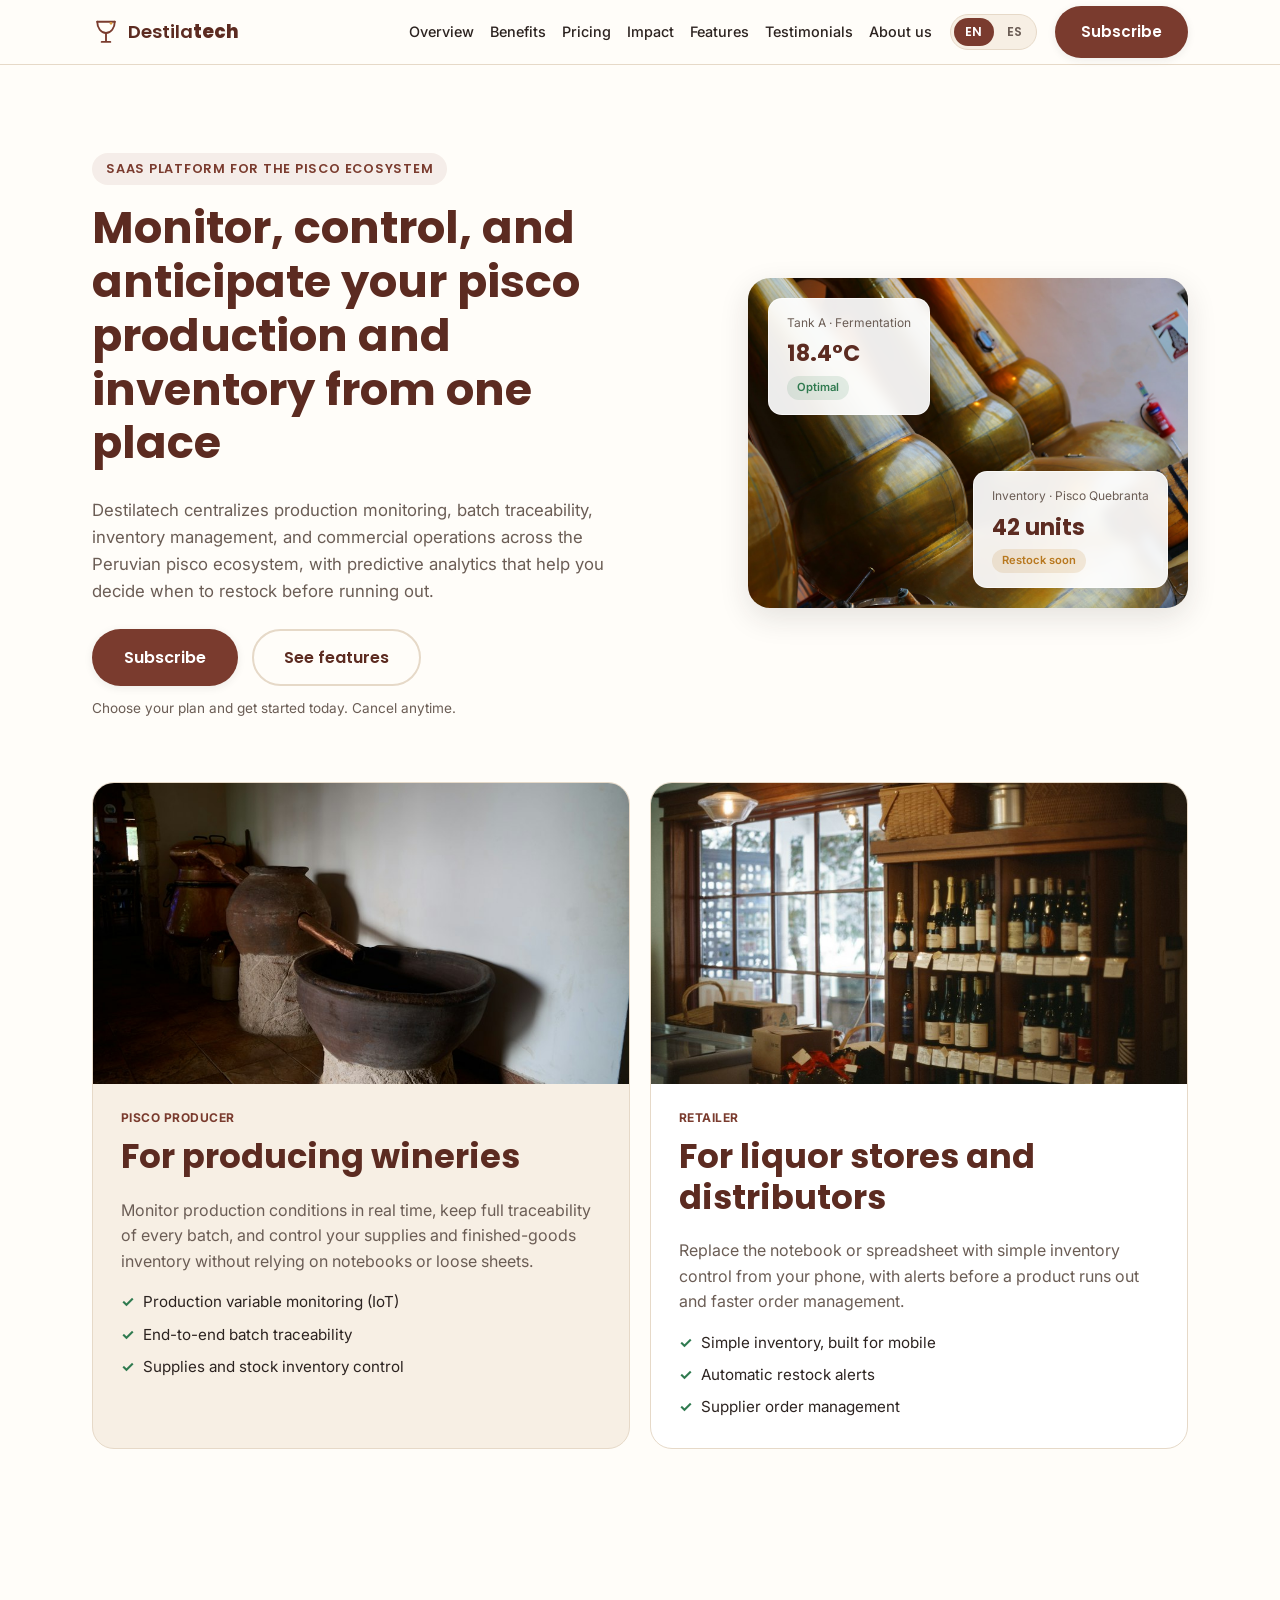
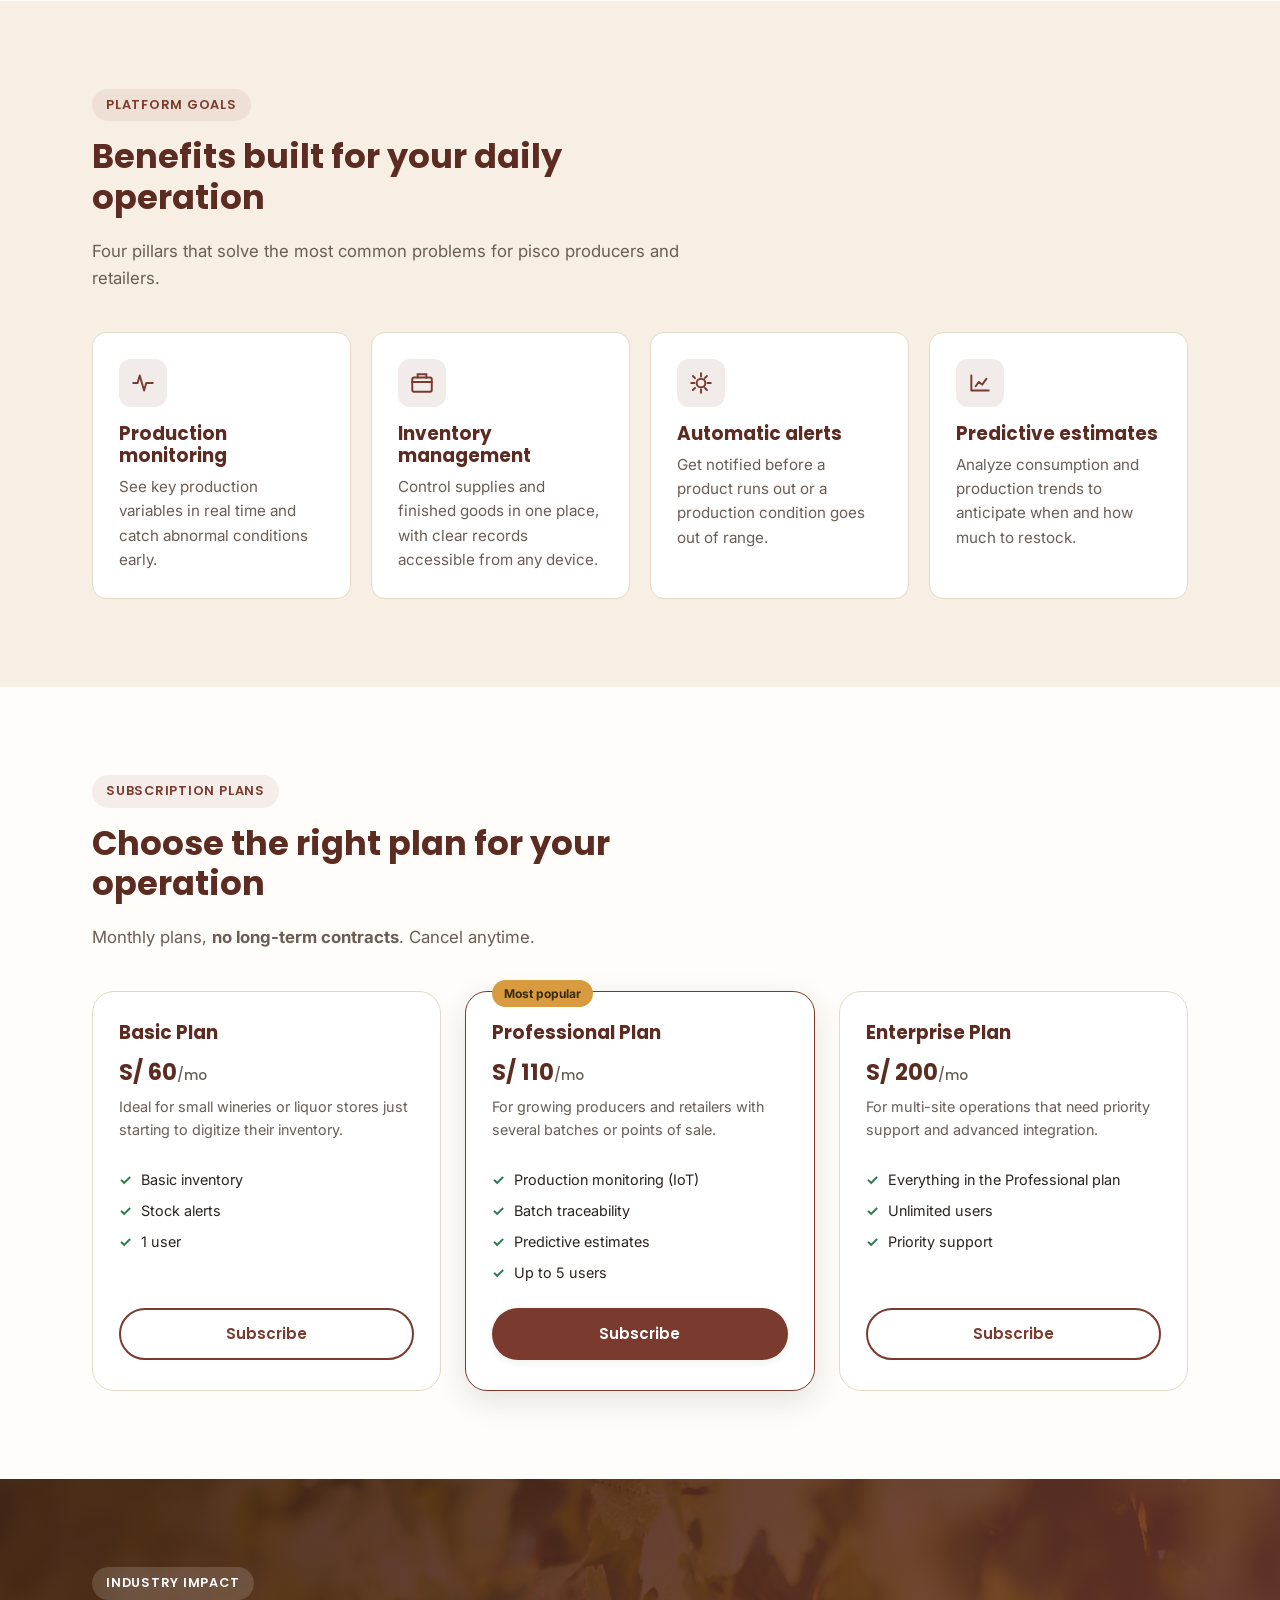
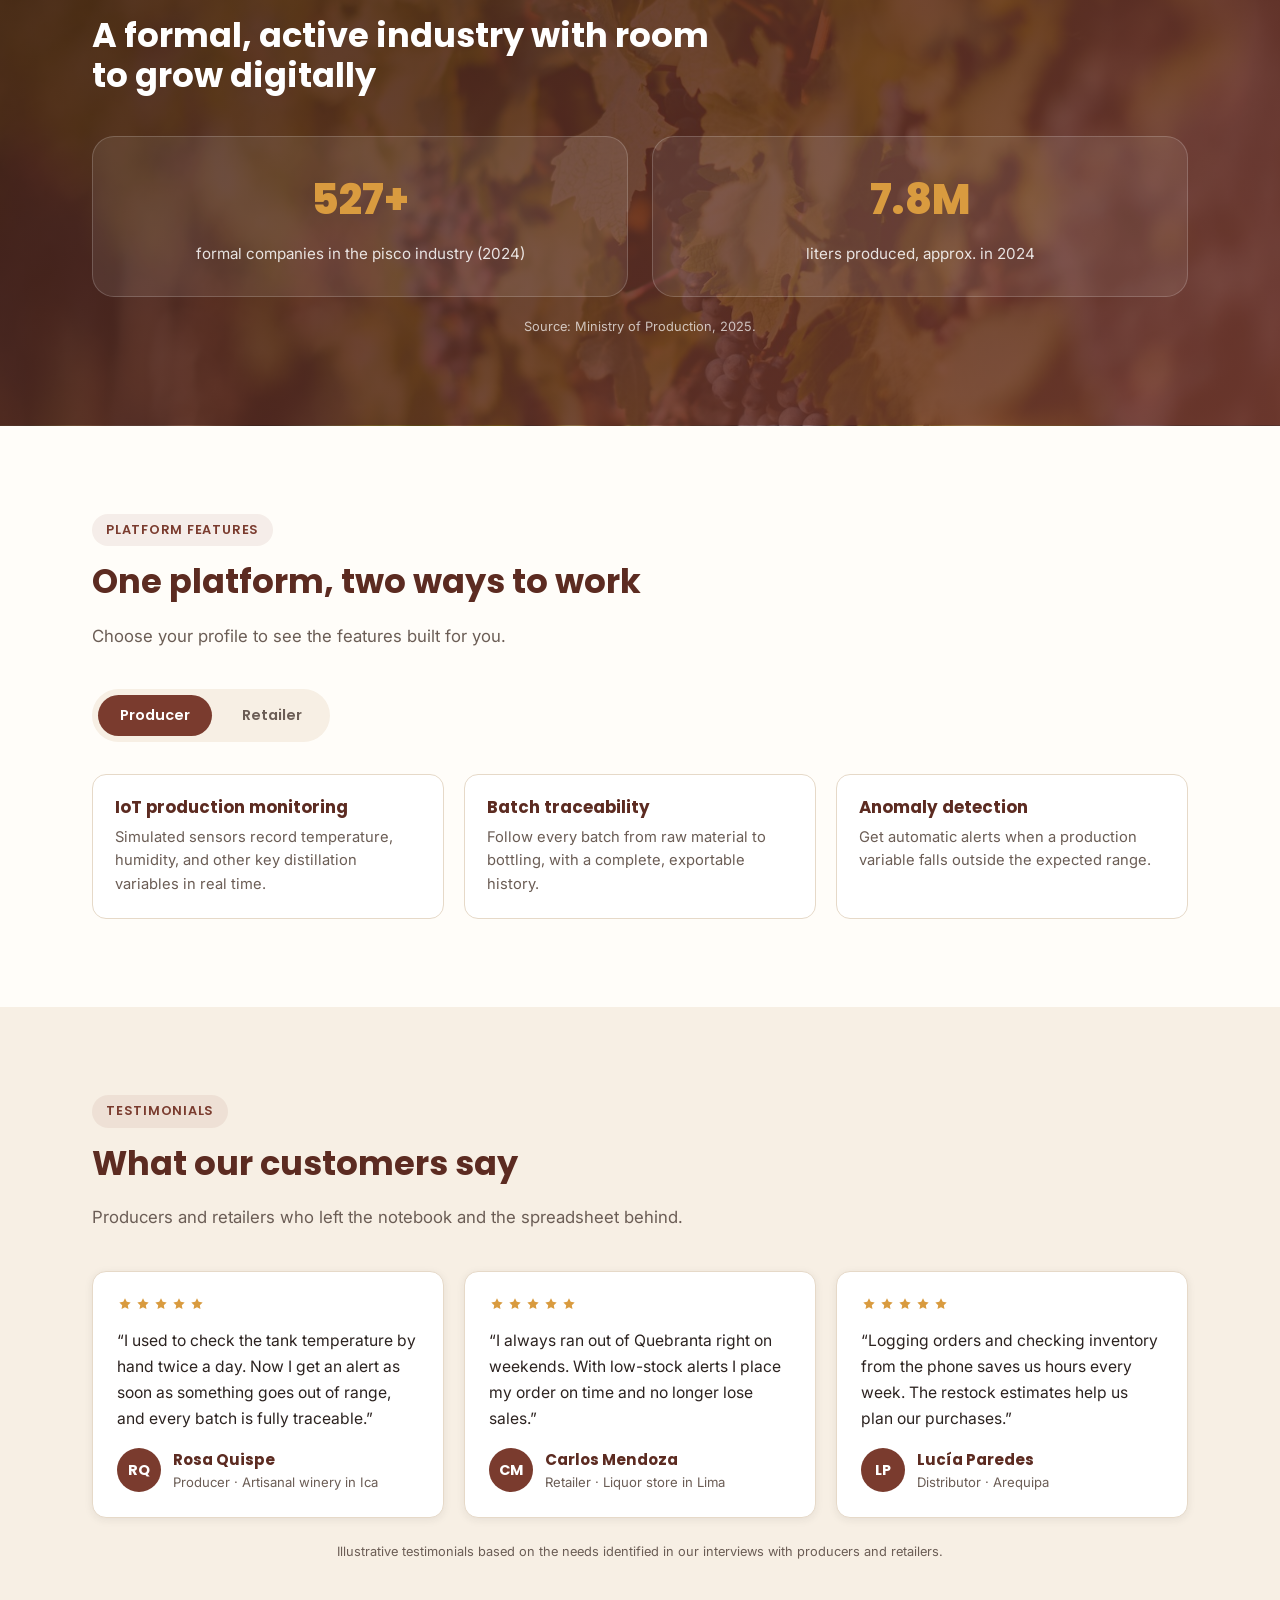
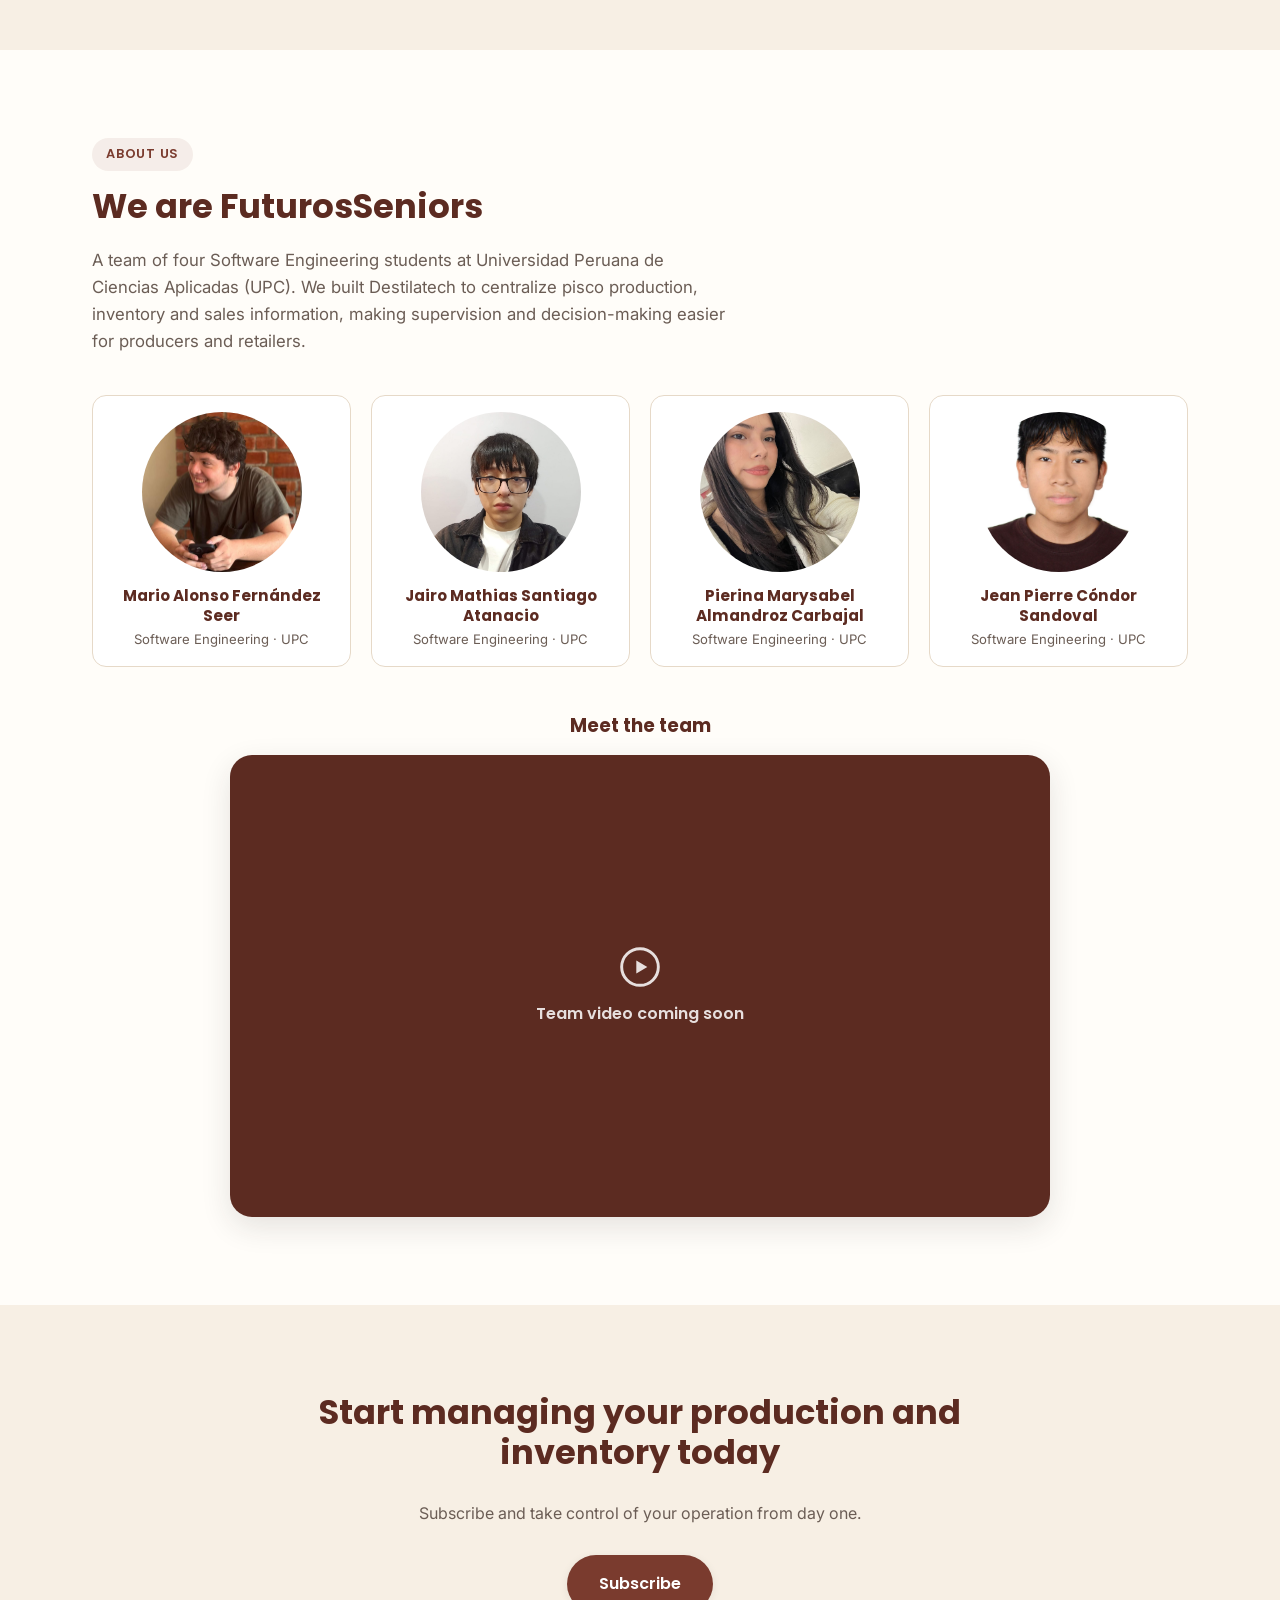
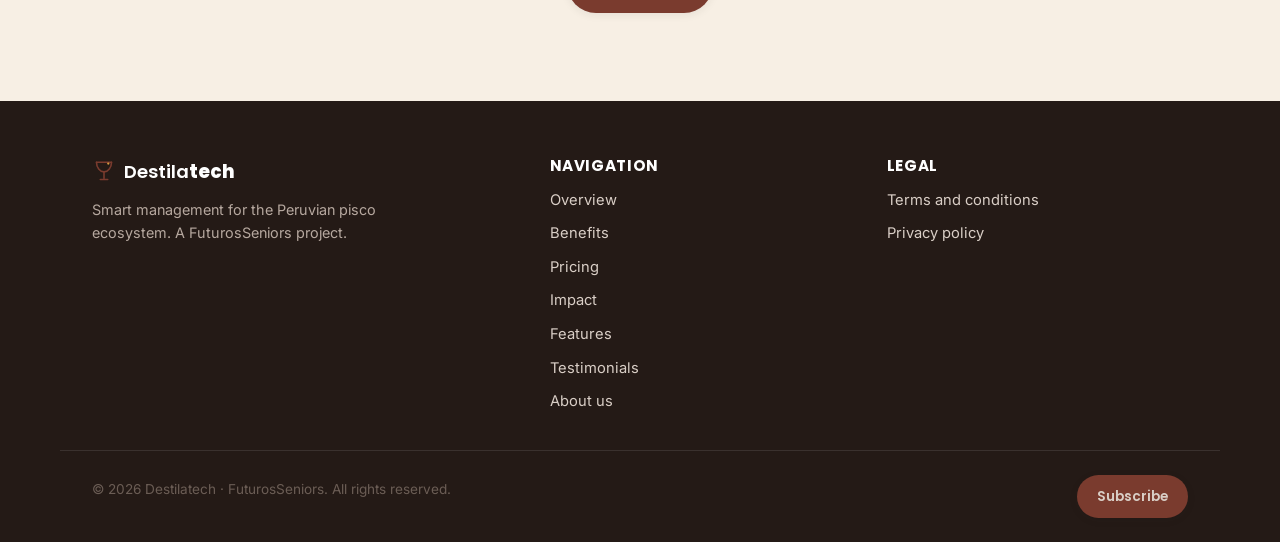
==== commit c6361998: "feat: remove contact column from footer" ====
--- a/index.html
+++ b/index.html
@@ -8,7 +8,7 @@
   <link rel="preconnect" href="https://fonts.googleapis.com">
   <link rel="preconnect" href="https://fonts.gstatic.com" crossorigin>
   <link href="https://fonts.googleapis.com/css2?family=Poppins:wght@600;700;800&family=Inter:wght@400;500;600&display=swap" rel="stylesheet">
-  <link rel="stylesheet" href="css/styles.css?v=6">
+  <link rel="stylesheet" href="css/styles.css?v=7">
 </head>
 <body>
 
@@ -34,6 +34,7 @@
         <li><a href="#precios" class="nav__link" data-i18n="nav.pricing">Pricing</a></li>
         <li><a href="#impacto" class="nav__link" data-i18n="nav.impact">Impact</a></li>
         <li><a href="#funcionalidades" class="nav__link" data-i18n="nav.features">Features</a></li>
+        <li><a href="#testimonios" class="nav__link" data-i18n="nav.testimonials">Testimonials</a></li>
         <li><a href="#nosotros" class="nav__link" data-i18n="nav.about">About us</a></li>
       </ul>
 
@@ -395,7 +396,7 @@
 
 </main>
 
-<footer class="footer" id="contacto">
+<footer class="footer">
   <div class="container footer__inner">
     <div class="footer__brand">
       <a href="#header" class="logo logo--footer" data-i18n-attrs='{"aria-label":"logo.ariaLabel"}' aria-label="Destilatech - inicio">
@@ -429,23 +430,11 @@
     <div class="footer__col">
       <h3 data-i18n="footer.legalTitle">Legal</h3>
       <ul>
-        <li><a href="/terminos" data-i18n="footer.termsLink">Terms and conditions</a></li>
-        <li><a href="/privacidad" data-i18n="footer.privacyLink">Privacy policy</a></li>
+        <li><a href="terms.html" data-i18n="footer.termsLink">Terms and conditions</a></li>
+        <li><a href="privacy.html" data-i18n="footer.privacyLink">Privacy policy</a></li>
       </ul>
     </div>
 
-    <div class="footer__col">
-      <h3 data-i18n="footer.contactTitle">Contact</h3>
-      <ul>
-        <li><a href="mailto:contacto@destilatech.pe">contacto@destilatech.pe</a></li>
-        <li><a href="tel:+51999999999">+51 999 999 999</a></li>
-      </ul>
-      <div class="footer__social">
-        <a href="#" data-i18n-attrs='{"aria-label":"footer.social.facebook"}' aria-label="Facebook de Destilatech">FB</a>
-        <a href="#" data-i18n-attrs='{"aria-label":"footer.social.instagram"}' aria-label="Instagram de Destilatech">IG</a>
-        <a href="#" data-i18n-attrs='{"aria-label":"footer.social.linkedin"}' aria-label="LinkedIn de Destilatech">IN</a>
-      </div>
-    </div>
   </div>
 
   <div class="footer__bottom container">
--- a/css/styles.css
+++ b/css/styles.css
@@ -613,6 +613,22 @@
 .cta-final h2 { max-width: 32ch; }
 .cta-final p { margin-bottom: 20px; }
 
+.legal-header__actions { display: flex; align-items: center; gap: 12px; }
+
+.legal__inner { max-width: 820px; }
+.legal__updated { font-size: 0.85rem; margin-bottom: 20px; }
+.legal__section { padding-top: 28px; border-top: 1px solid var(--color-border); margin-top: 28px; }
+.legal__section h2 { font-size: 1.2rem; margin-bottom: 10px; }
+.legal__body { color: var(--color-text-muted); }
+.legal__body ul { list-style: disc; padding-left: 22px; display: flex; flex-direction: column; gap: 6px; }
+.legal__body a { color: var(--color-primary); text-decoration: underline; }
+.legal + .footer { padding-top: 0; }
+.legal__links { margin: 0; }
+
+@media (max-width: 479.98px) {
+  .legal-page .logo__text { display: none; }
+}
+
 .footer {
   background: #241a16;
   color: #d9cec6;
@@ -641,18 +657,6 @@
 }
 .footer__col ul { display: flex; flex-direction: column; gap: 10px; font-size: 0.92rem; }
 
-.footer__social { display: flex; gap: 10px; margin-top: 14px; }
-.footer__social a {
-  width: 34px;
-  height: 34px;
-  border-radius: 50%;
-  border: 1px solid rgba(255,255,255,0.25);
-  display: flex;
-  align-items: center;
-  justify-content: center;
-  font-size: 0.75rem;
-  font-weight: 700;
-}
 
 .footer__bottom {
   display: flex;
@@ -682,7 +686,7 @@
   .feature-grid { grid-template-columns: repeat(2, 1fr); }
   .team__grid { grid-template-columns: repeat(4, 1fr); }
 
-  .footer__inner { grid-template-columns: 1.4fr 1fr 1fr 1fr; }
+  .footer__inner { grid-template-columns: 1.4fr 1fr 1fr; }
   .footer__bottom { flex-direction: row; justify-content: space-between; text-align: left; }
 }
 
@@ -698,13 +702,13 @@
   .feature-grid { grid-template-columns: repeat(3, 1fr); }
 }
 
-@media (min-width: 1024px) and (max-width: 1199.98px) {
+@media (min-width: 1200px) and (max-width: 1365.98px) {
   .nav { gap: 18px; }
   .nav__list { gap: 16px; }
   .nav__link { font-size: 0.9rem; }
 }
 
-@media (max-width: 1023.98px) {
+@media (max-width: 1199.98px) {
   .nav {
     position: absolute;
     top: 100%;
@@ -736,6 +740,6 @@
   .hamburger { display: flex; }
 }
 
-@media (min-width: 1024px) {
+@media (min-width: 1200px) {
   .hamburger { display: none; }
 }
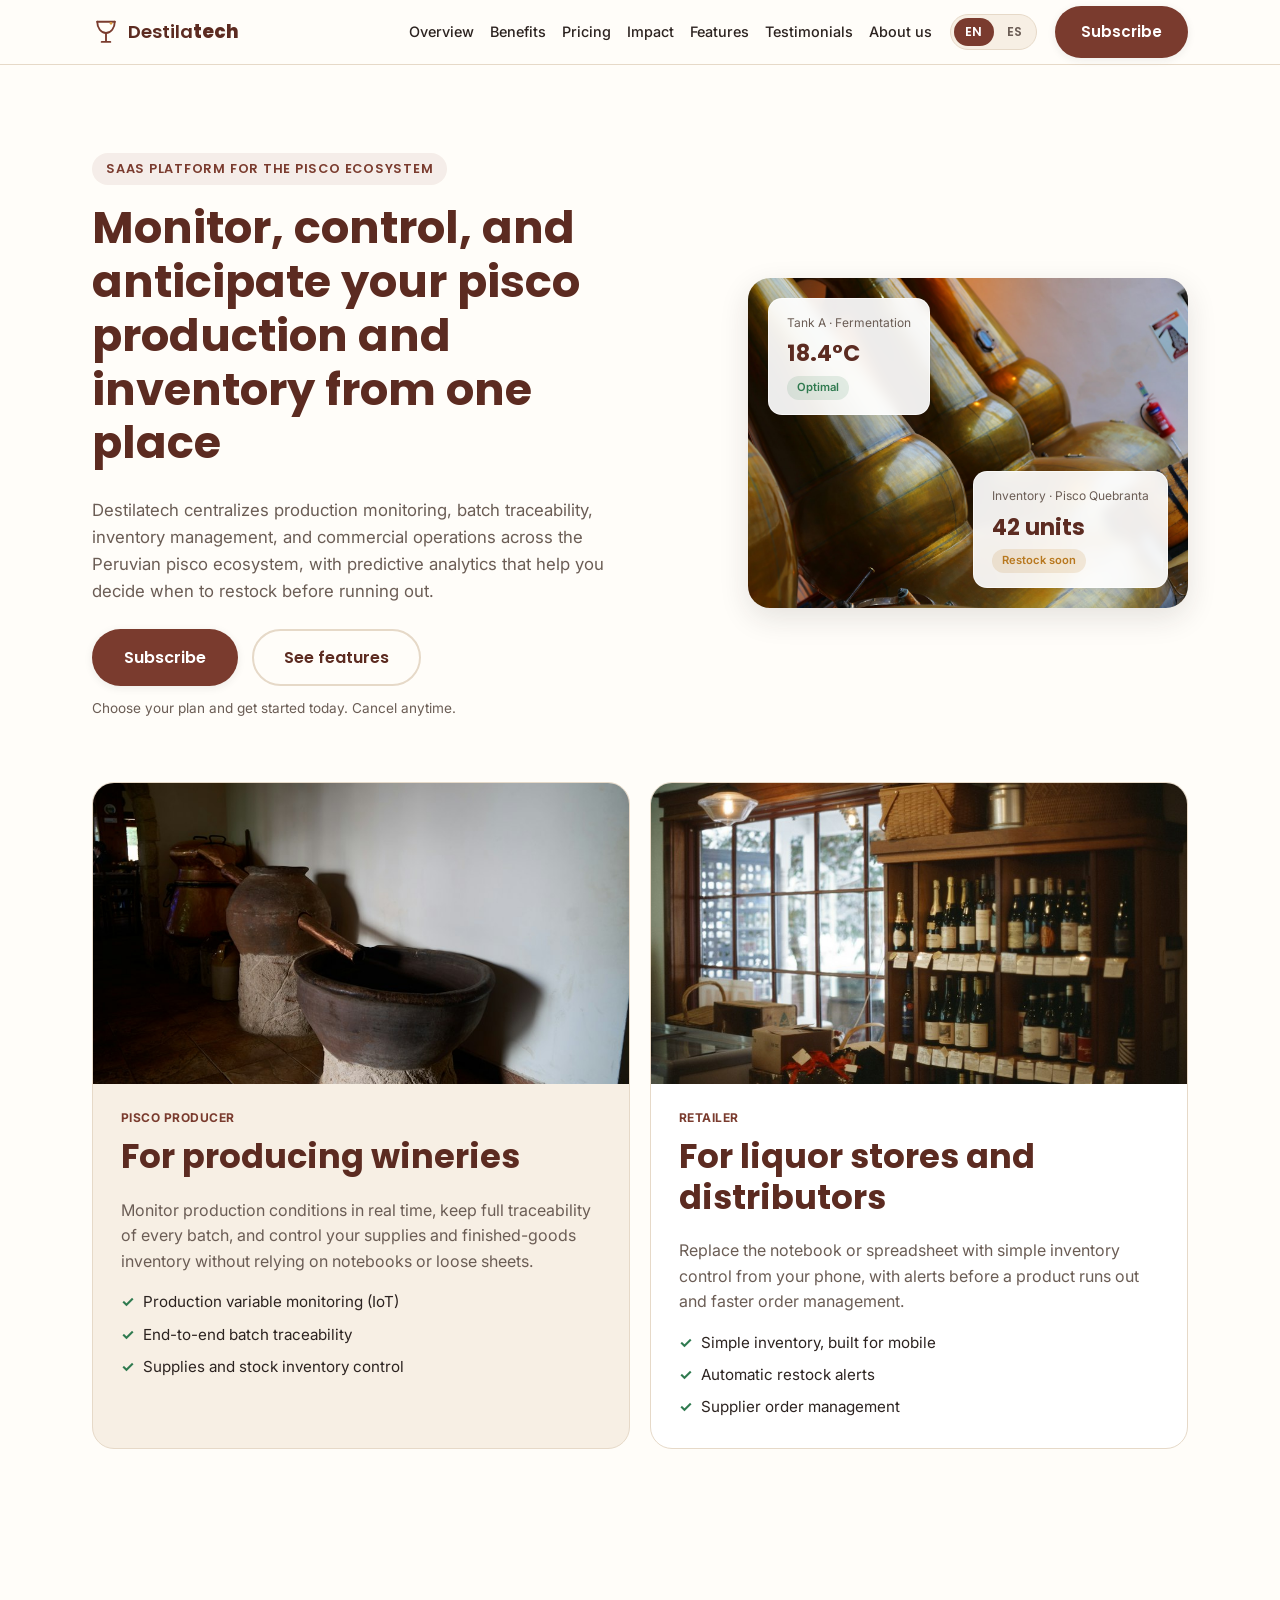
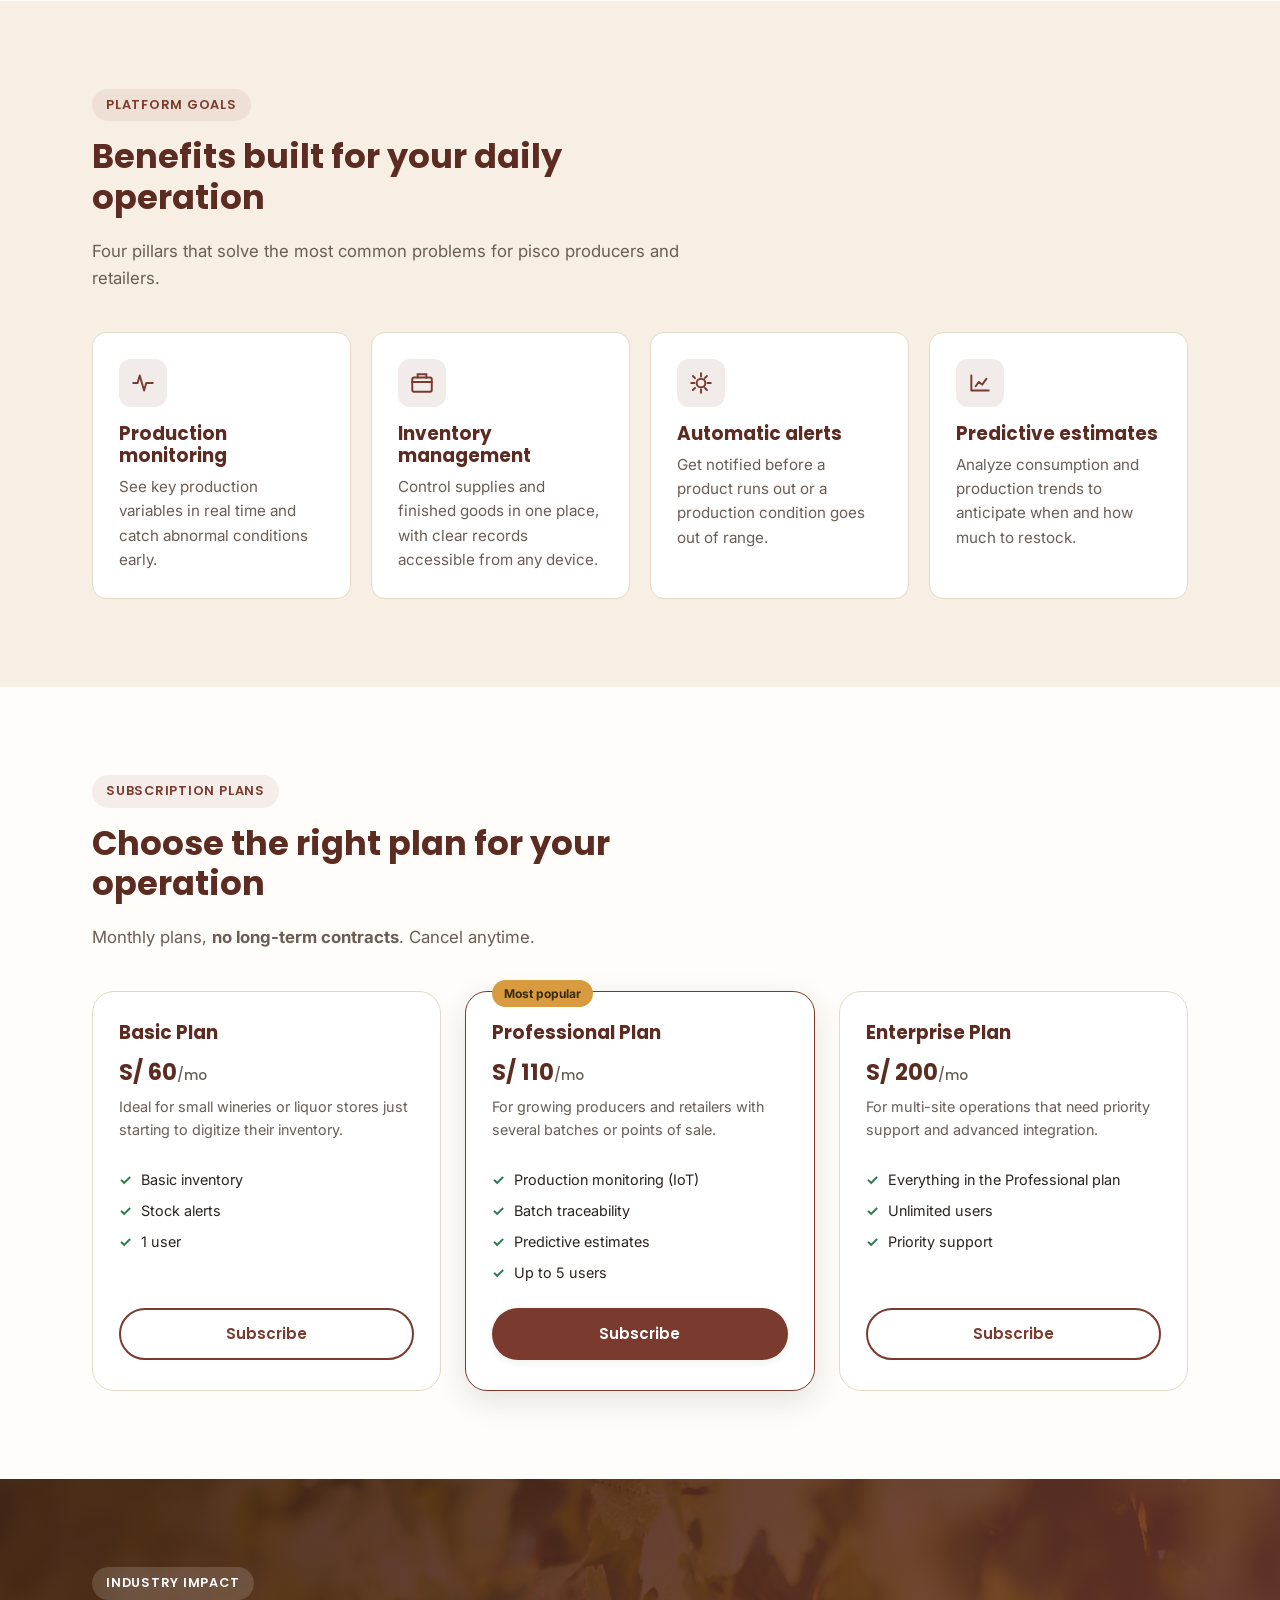
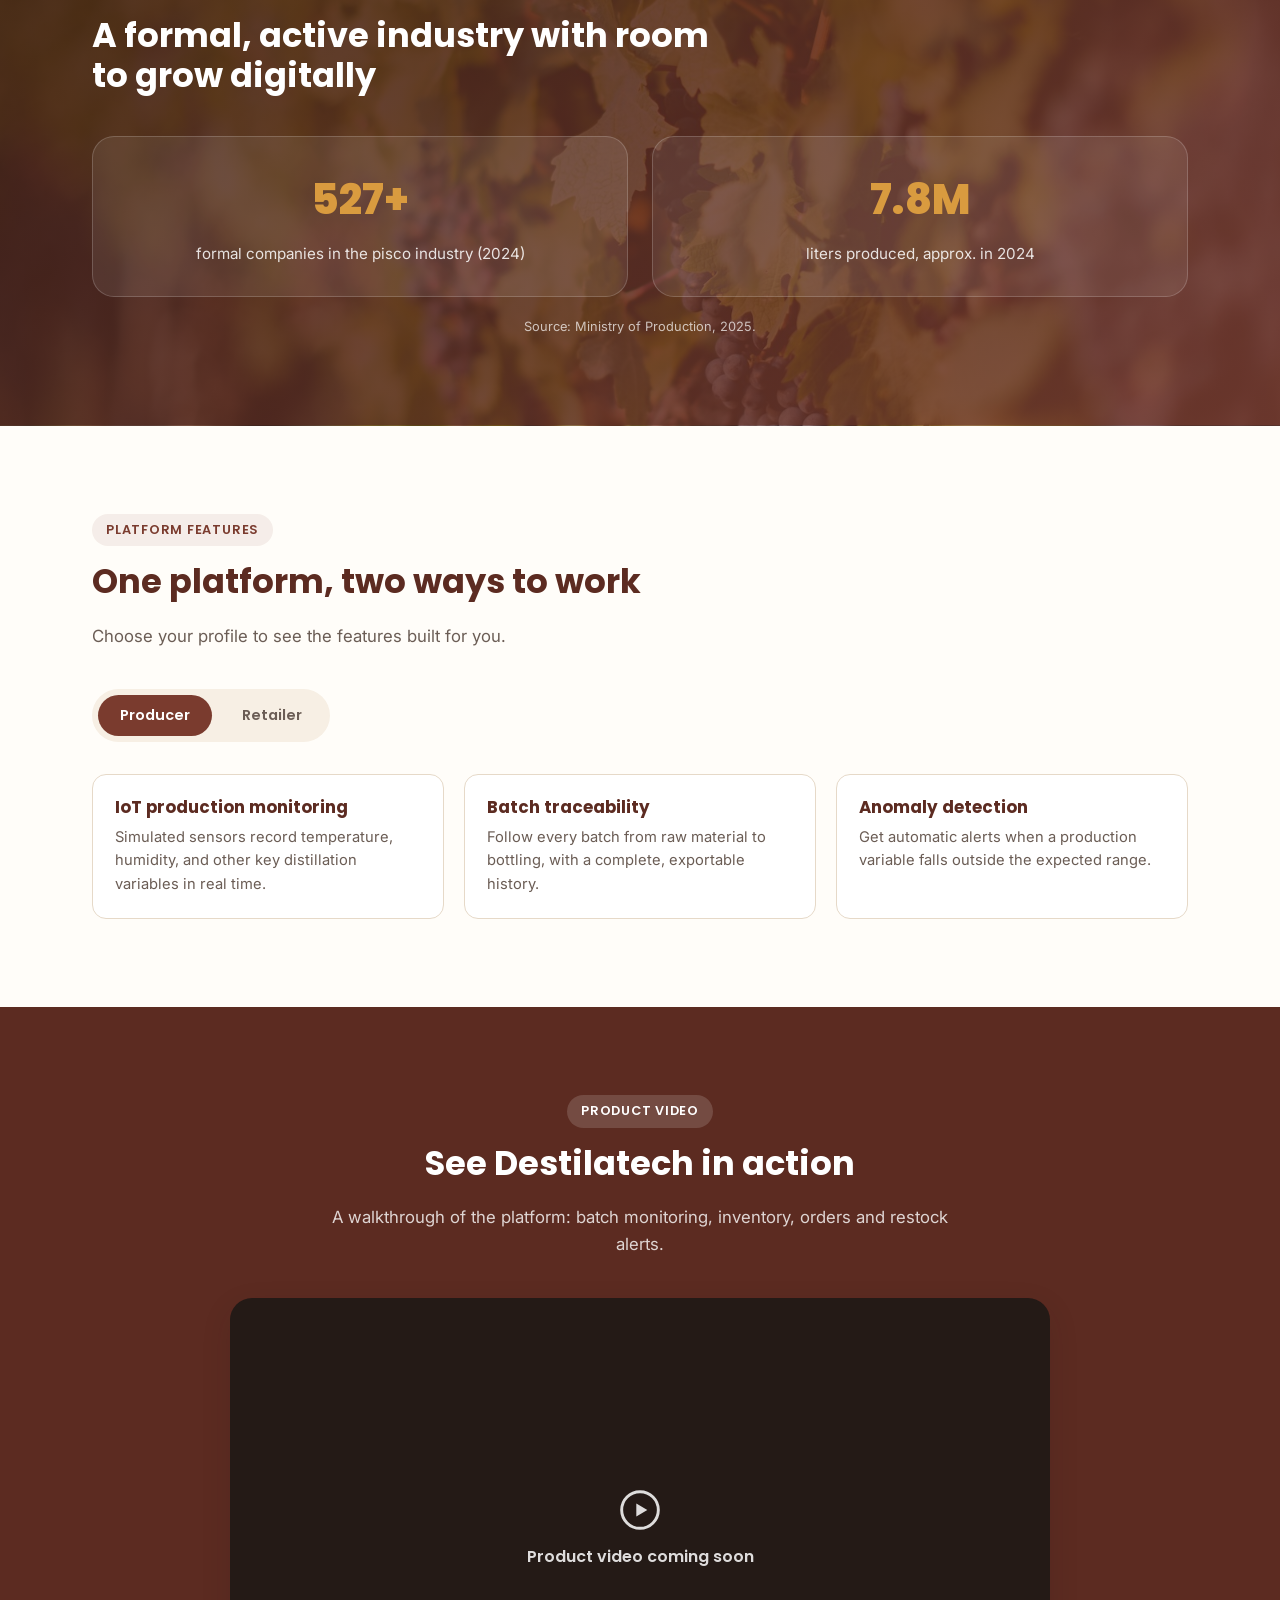
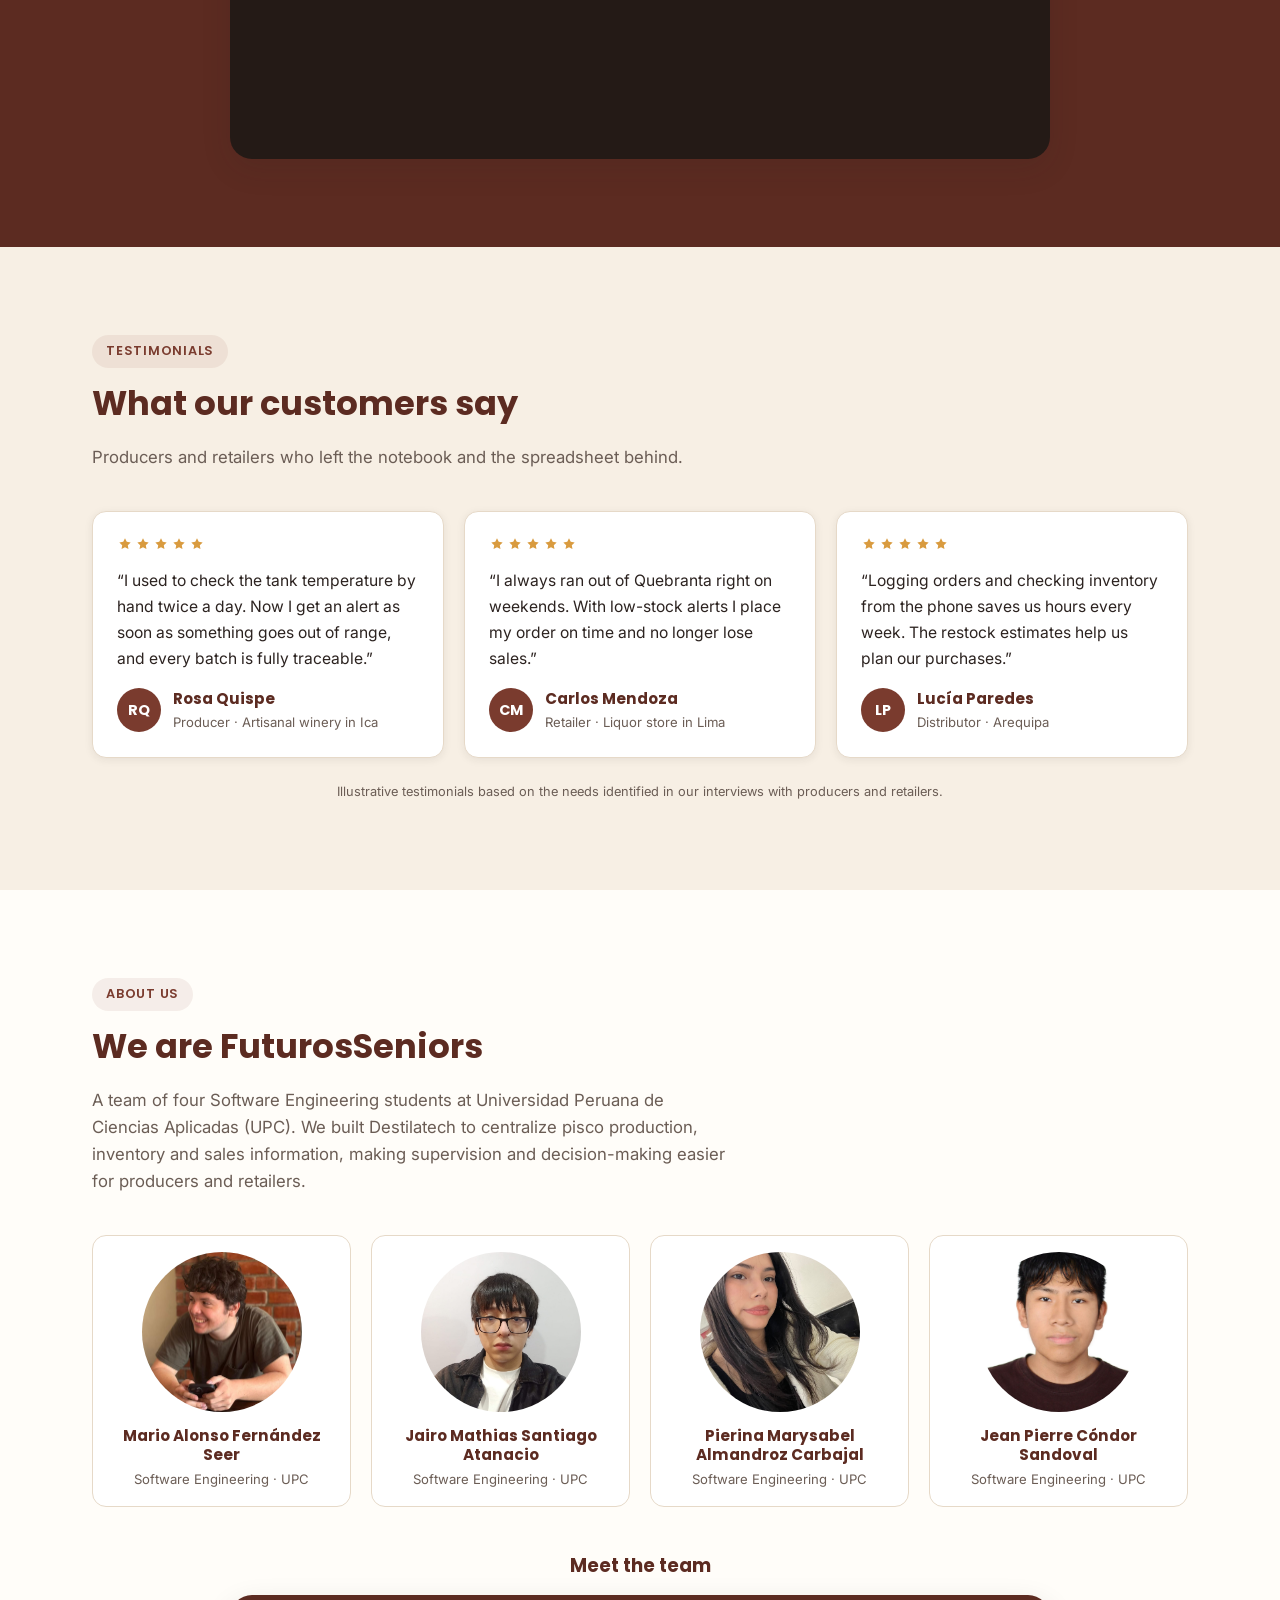
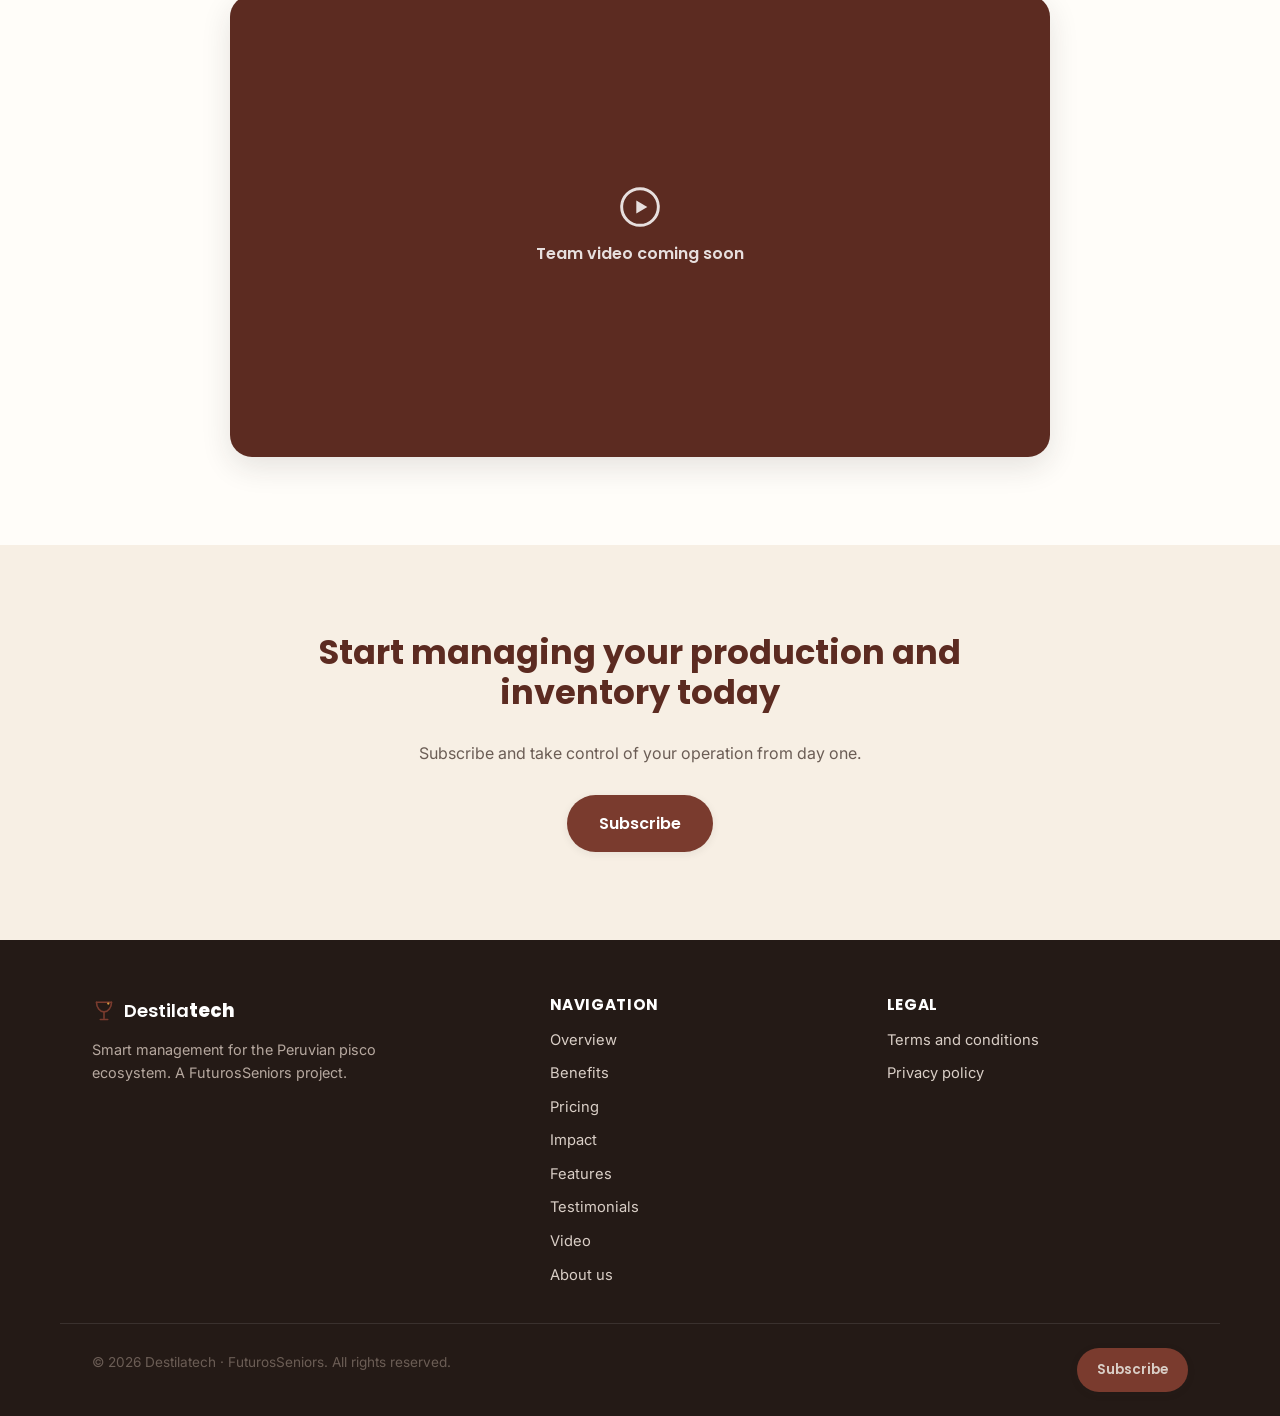
==== commit b6130c90: "feat(landing): add product video section and footer link" ====
--- a/index.html
+++ b/index.html
@@ -8,7 +8,7 @@
   <link rel="preconnect" href="https://fonts.googleapis.com">
   <link rel="preconnect" href="https://fonts.gstatic.com" crossorigin>
   <link href="https://fonts.googleapis.com/css2?family=Poppins:wght@600;700;800&family=Inter:wght@400;500;600&display=swap" rel="stylesheet">
-  <link rel="stylesheet" href="css/styles.css?v=7">
+  <link rel="stylesheet" href="css/styles.css?v=8">
 </head>
 <body>
 
@@ -278,6 +278,24 @@
     </div>
   </section>
 
+  <section class="section product-video" id="video">
+    <div class="container">
+      <div class="section__head section__head--center section__head--light">
+        <span class="eyebrow eyebrow--light" data-i18n="productVideo.eyebrow">Product video</span>
+        <h2 data-i18n="productVideo.title">See Destilatech in action</h2>
+        <p class="section__lead" data-i18n="productVideo.lead">A walkthrough of the platform: batch monitoring, inventory, orders and restock alerts.</p>
+      </div>
+
+      <!-- Paste the YouTube video ID in data-video-id (e.g. data-video-id="dQw4w9WgXcQ") when the video is recorded -->
+      <div class="video-frame" id="product-video" data-video-id="" data-video-title="Destilatech - Product video">
+        <div class="video-frame__placeholder">
+          <svg viewBox="0 0 24 24" width="44" height="44" fill="none" aria-hidden="true"><circle cx="12" cy="12" r="10" stroke="currentColor" stroke-width="1.6"/><path d="M10 8.5v7l6-3.5-6-3.5Z" fill="currentColor"/></svg>
+          <span data-i18n="productVideo.soon">Product video coming soon</span>
+        </div>
+      </div>
+    </div>
+  </section>
+
   <section class="section testimonials" id="testimonios">
     <div class="container">
       <div class="section__head">
@@ -376,7 +394,7 @@
       <div class="about__video">
         <h3 data-i18n="about.videoTitle">Meet the team</h3>
         <!-- Paste the YouTube video ID in data-video-id (e.g. data-video-id="dQw4w9WgXcQ") when the video is recorded -->
-        <div class="video-frame" id="team-video" data-video-id="">
+        <div class="video-frame" id="team-video" data-video-id="" data-video-title="Destilatech - FuturosSeniors team">
           <div class="video-frame__placeholder">
             <svg viewBox="0 0 24 24" width="44" height="44" fill="none" aria-hidden="true"><circle cx="12" cy="12" r="10" stroke="currentColor" stroke-width="1.6"/><path d="M10 8.5v7l6-3.5-6-3.5Z" fill="currentColor"/></svg>
             <span data-i18n="about.videoSoon">Team video coming soon</span>
@@ -423,6 +441,7 @@
         <li><a href="#impacto" data-i18n="nav.impact">Impact</a></li>
         <li><a href="#funcionalidades" data-i18n="nav.features">Features</a></li>
         <li><a href="#testimonios" data-i18n="nav.testimonials">Testimonials</a></li>
+        <li><a href="#video" data-i18n="nav.productVideo">Video</a></li>
         <li><a href="#nosotros" data-i18n="nav.about">About us</a></li>
       </ul>
     </div>
--- a/css/styles.css
+++ b/css/styles.css
@@ -80,6 +80,7 @@
 
 .section__head { max-width: 640px; margin-bottom: 40px; }
 .section__head--light h2 { color: #fff; }
+.section__head--center { margin-inline: auto; text-align: center; }
 .section__lead { font-size: 1.05rem; }
 
 .btn {
@@ -479,6 +480,10 @@
 }
 .feature-item h3 { margin-bottom: 8px; font-size: 1.05rem; }
 .feature-item p { margin: 0; font-size: 0.92rem; }
+
+.product-video { background: var(--color-primary-dark); }
+.product-video .section__lead { color: rgba(255, 255, 255, 0.8); }
+.product-video .video-frame { background: #241a16; }
 
 .testimonials { background: var(--color-bg-alt); }
 
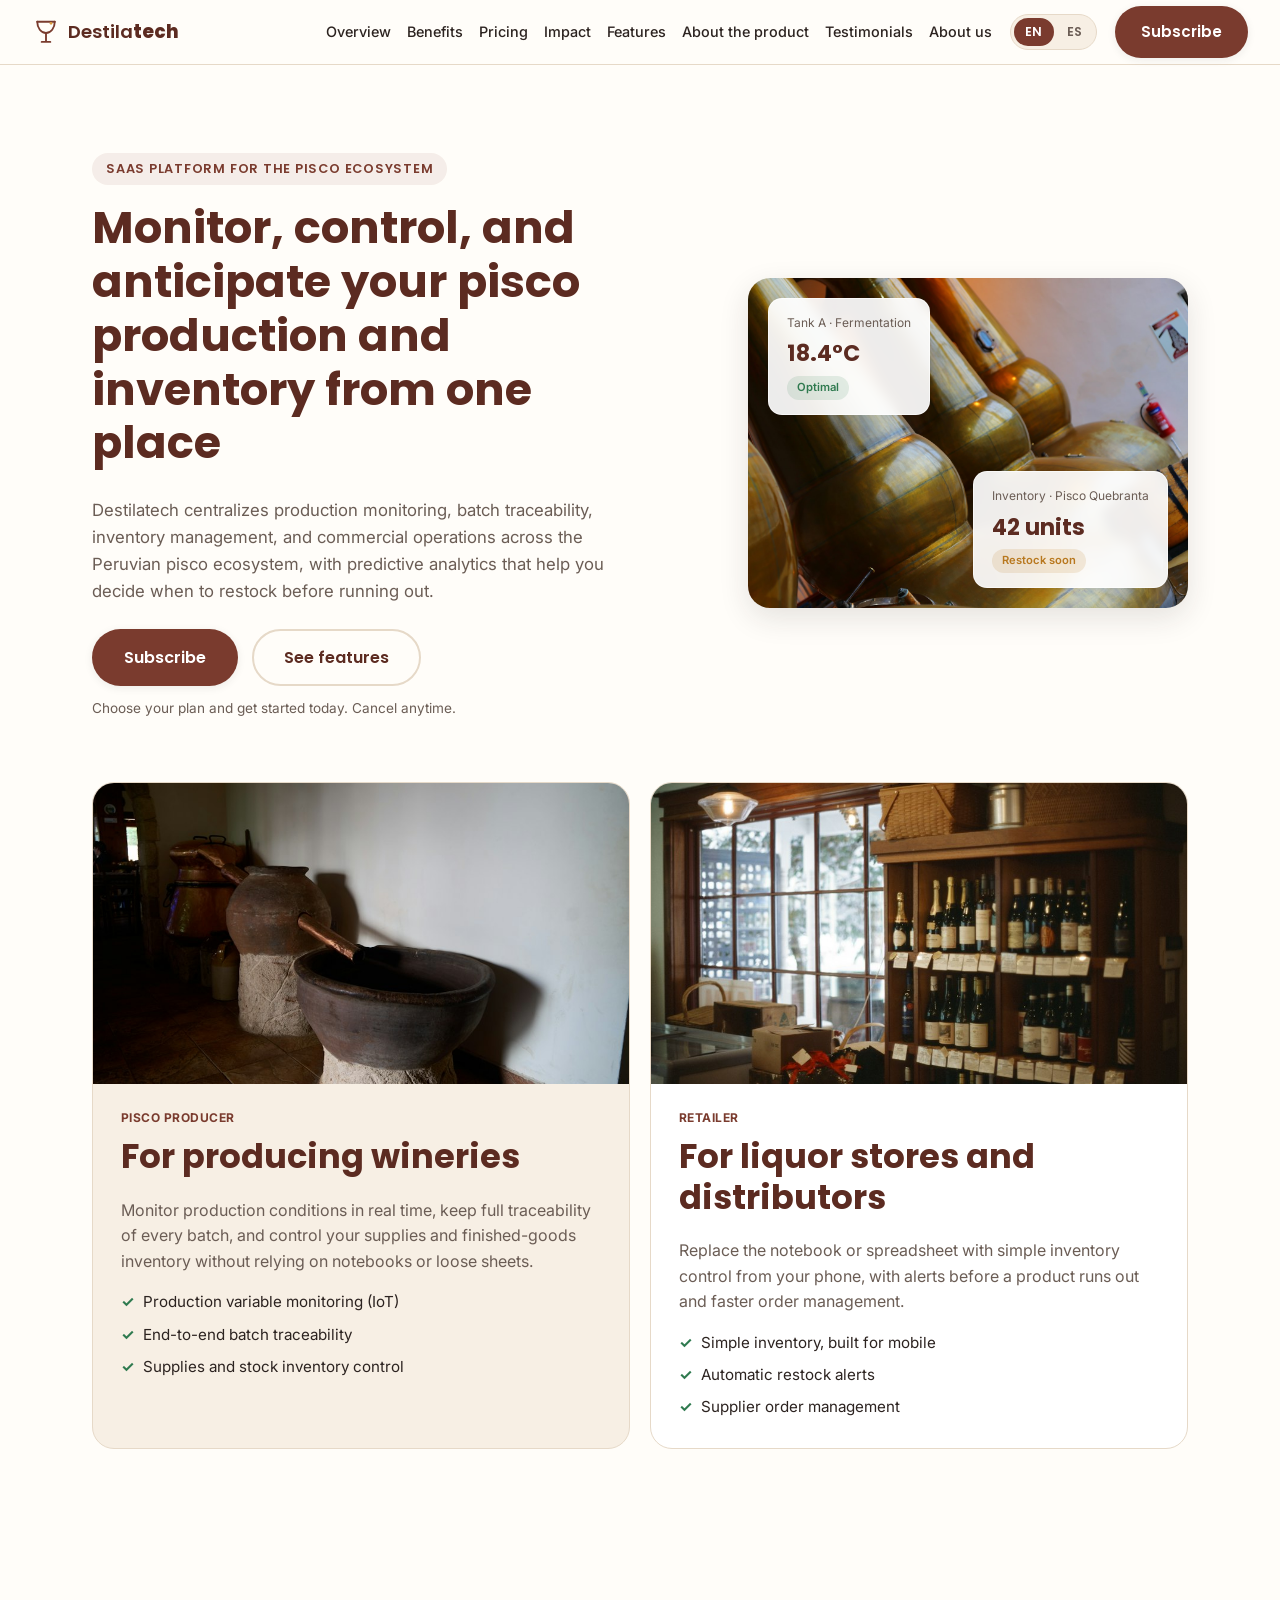
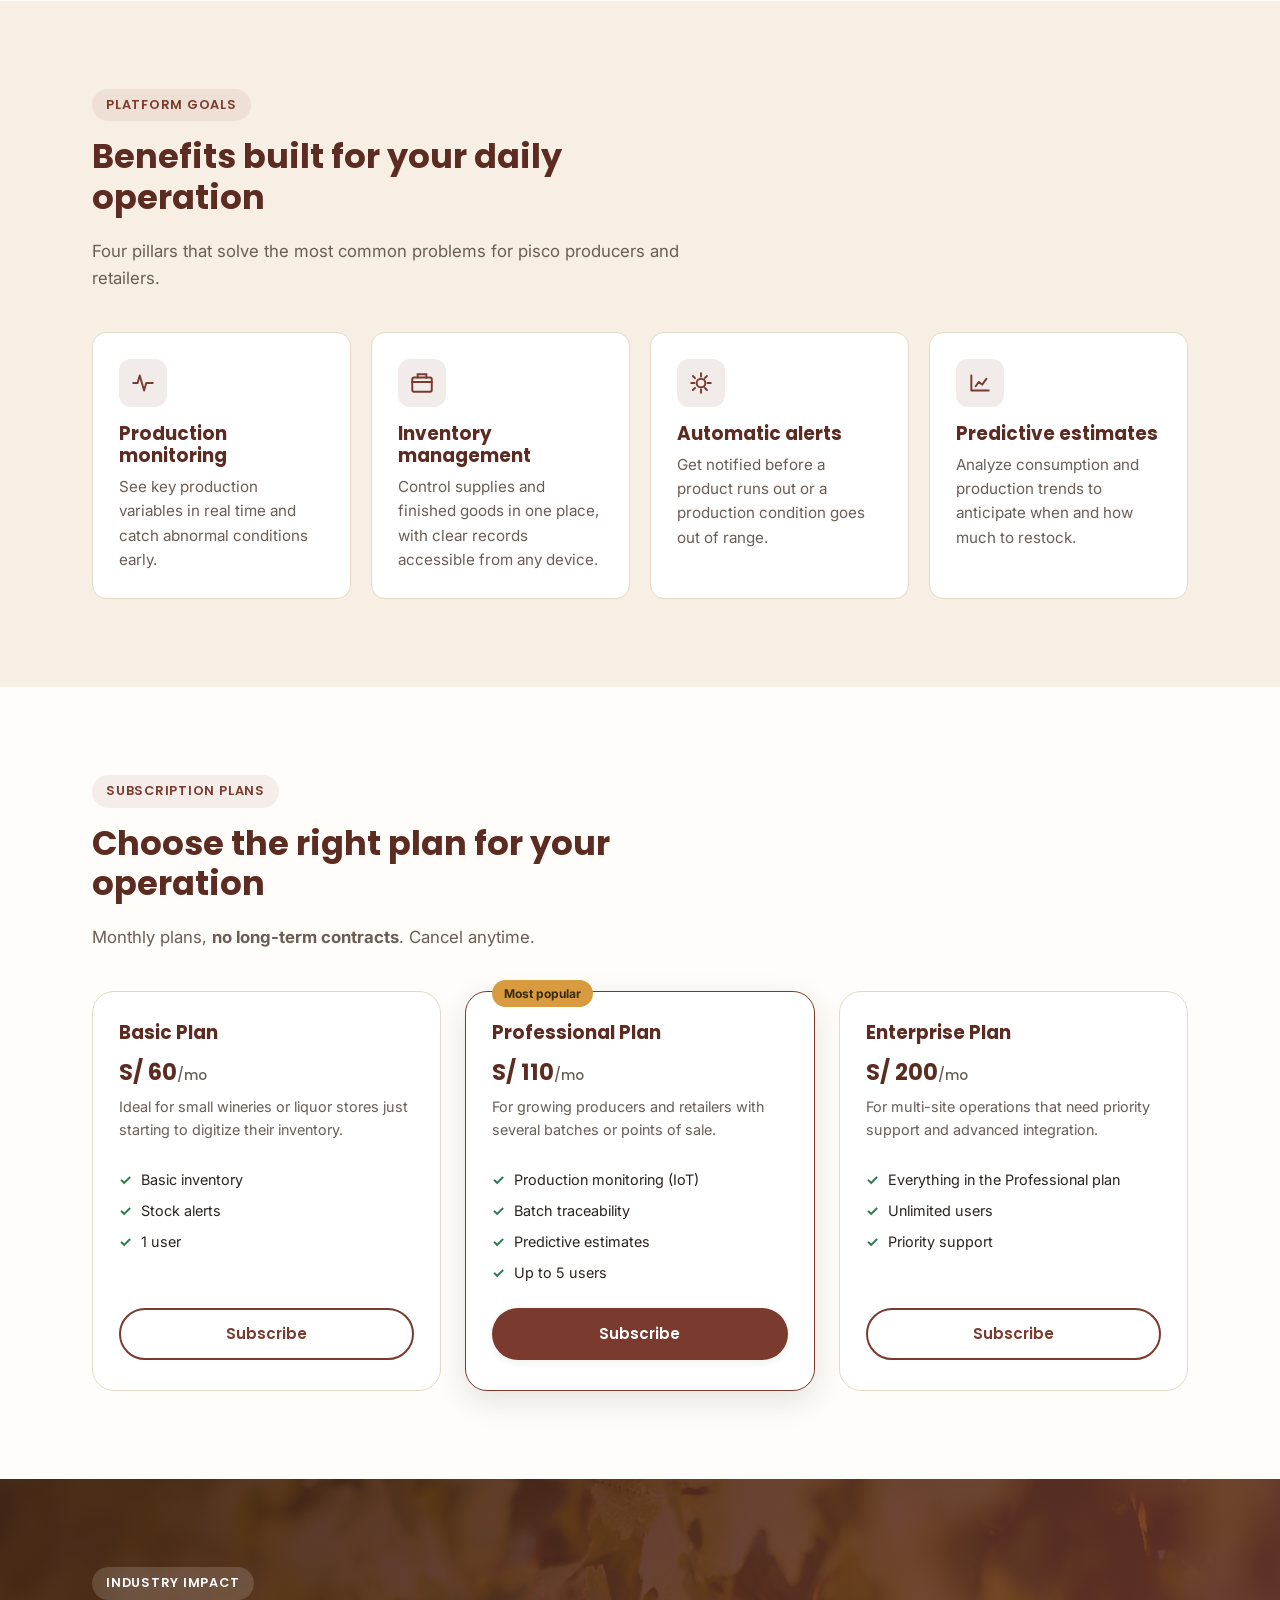
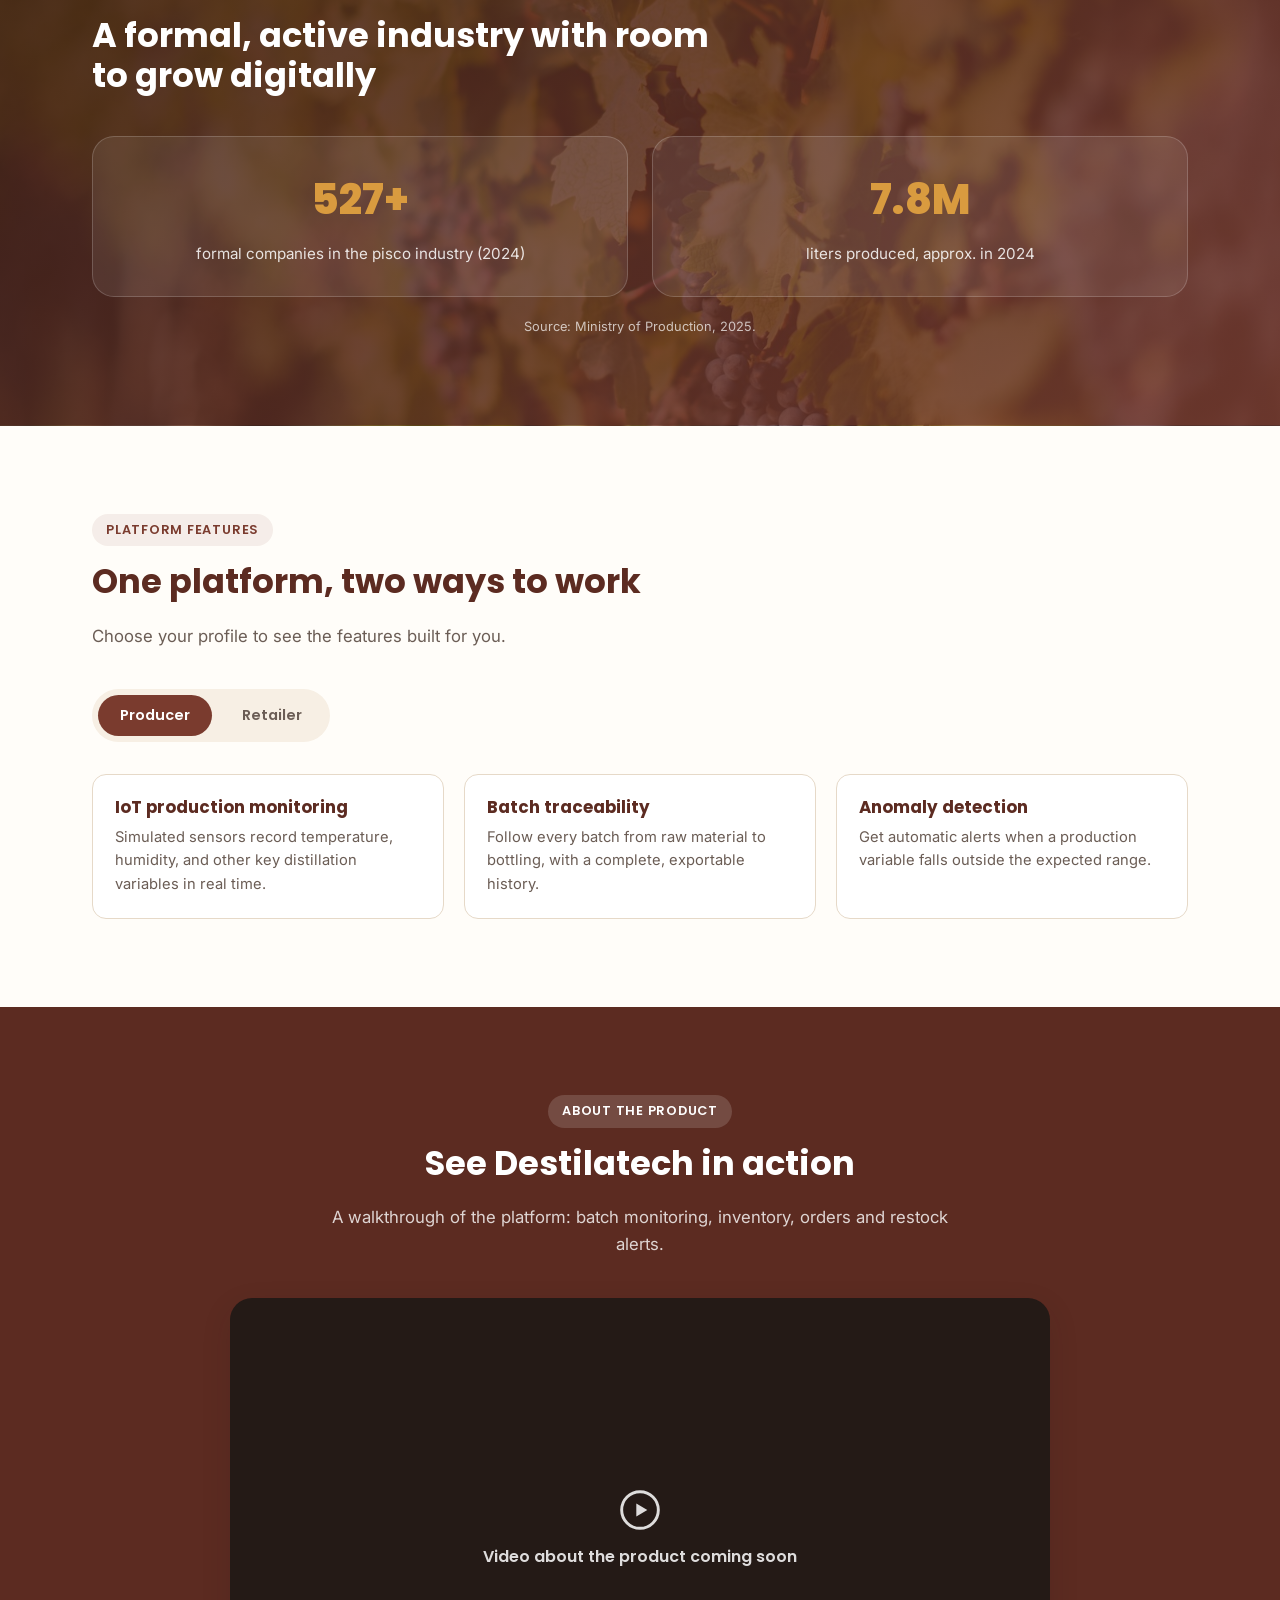
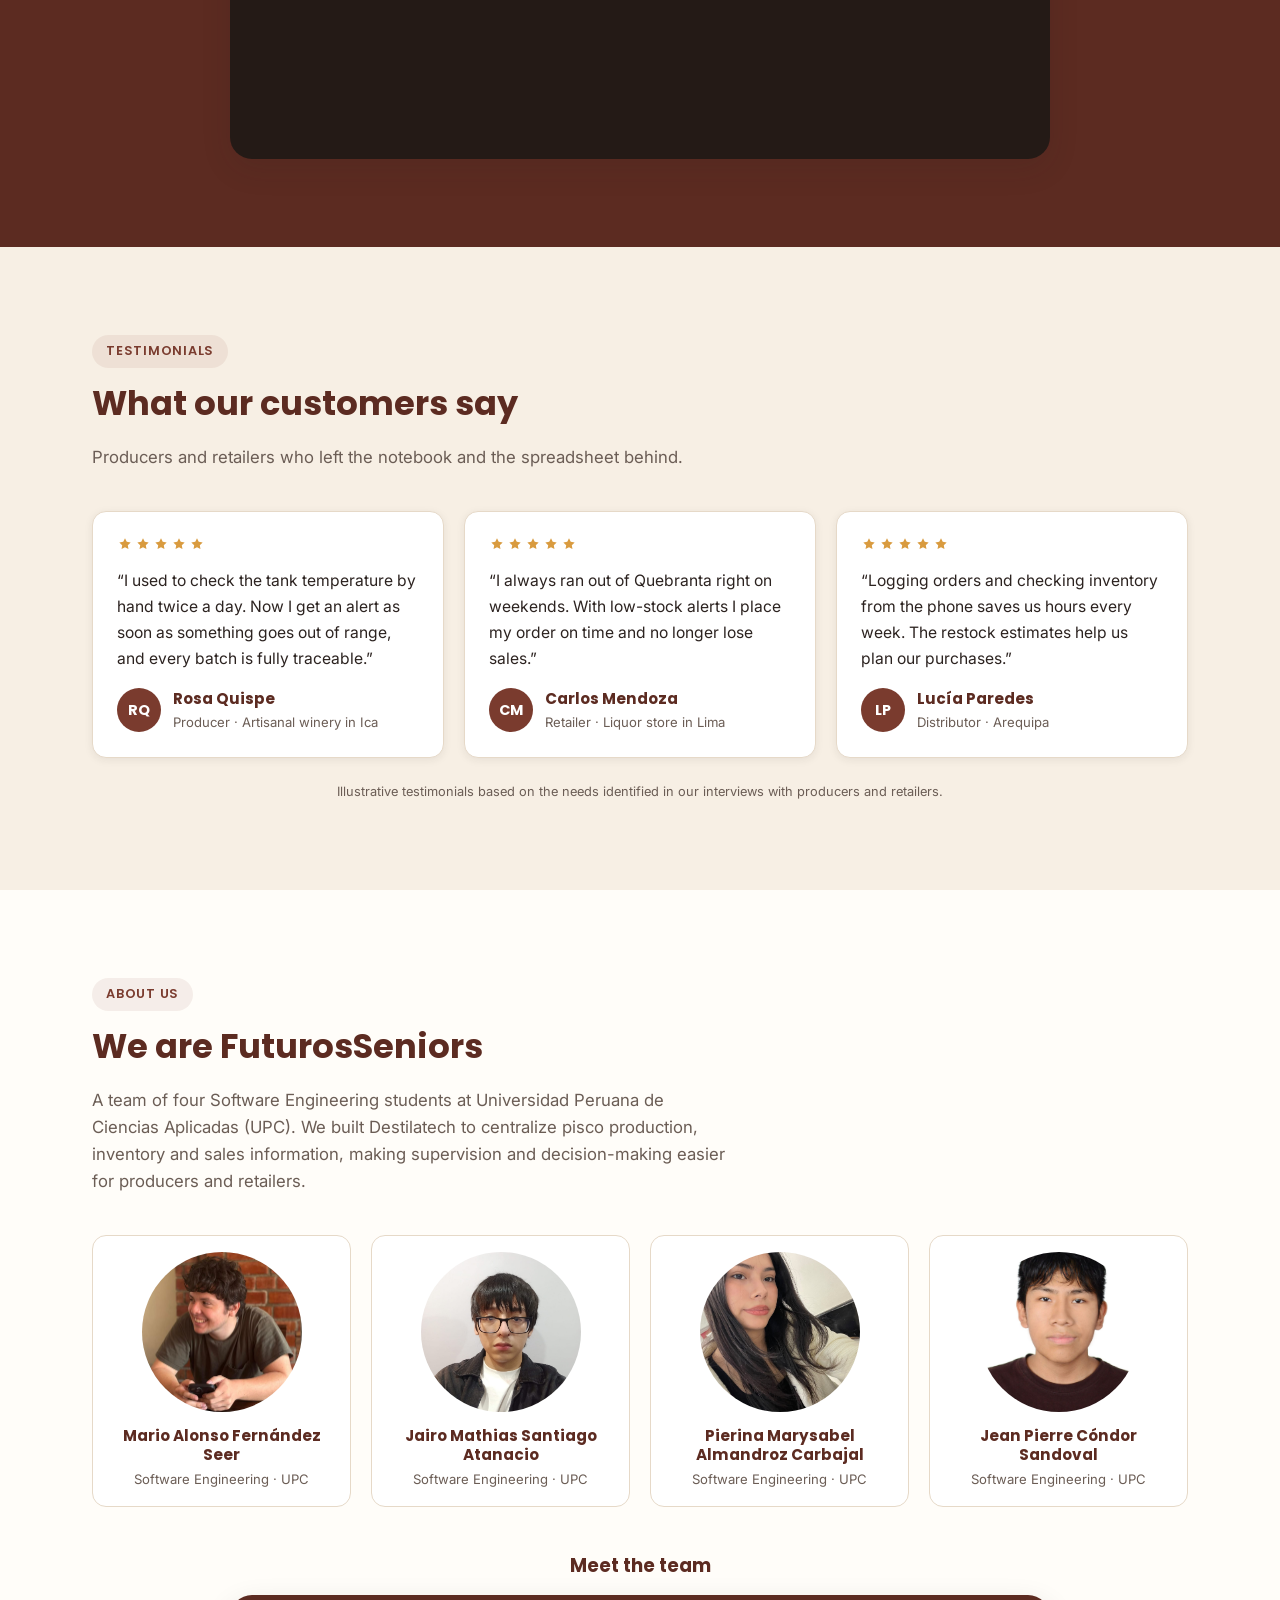
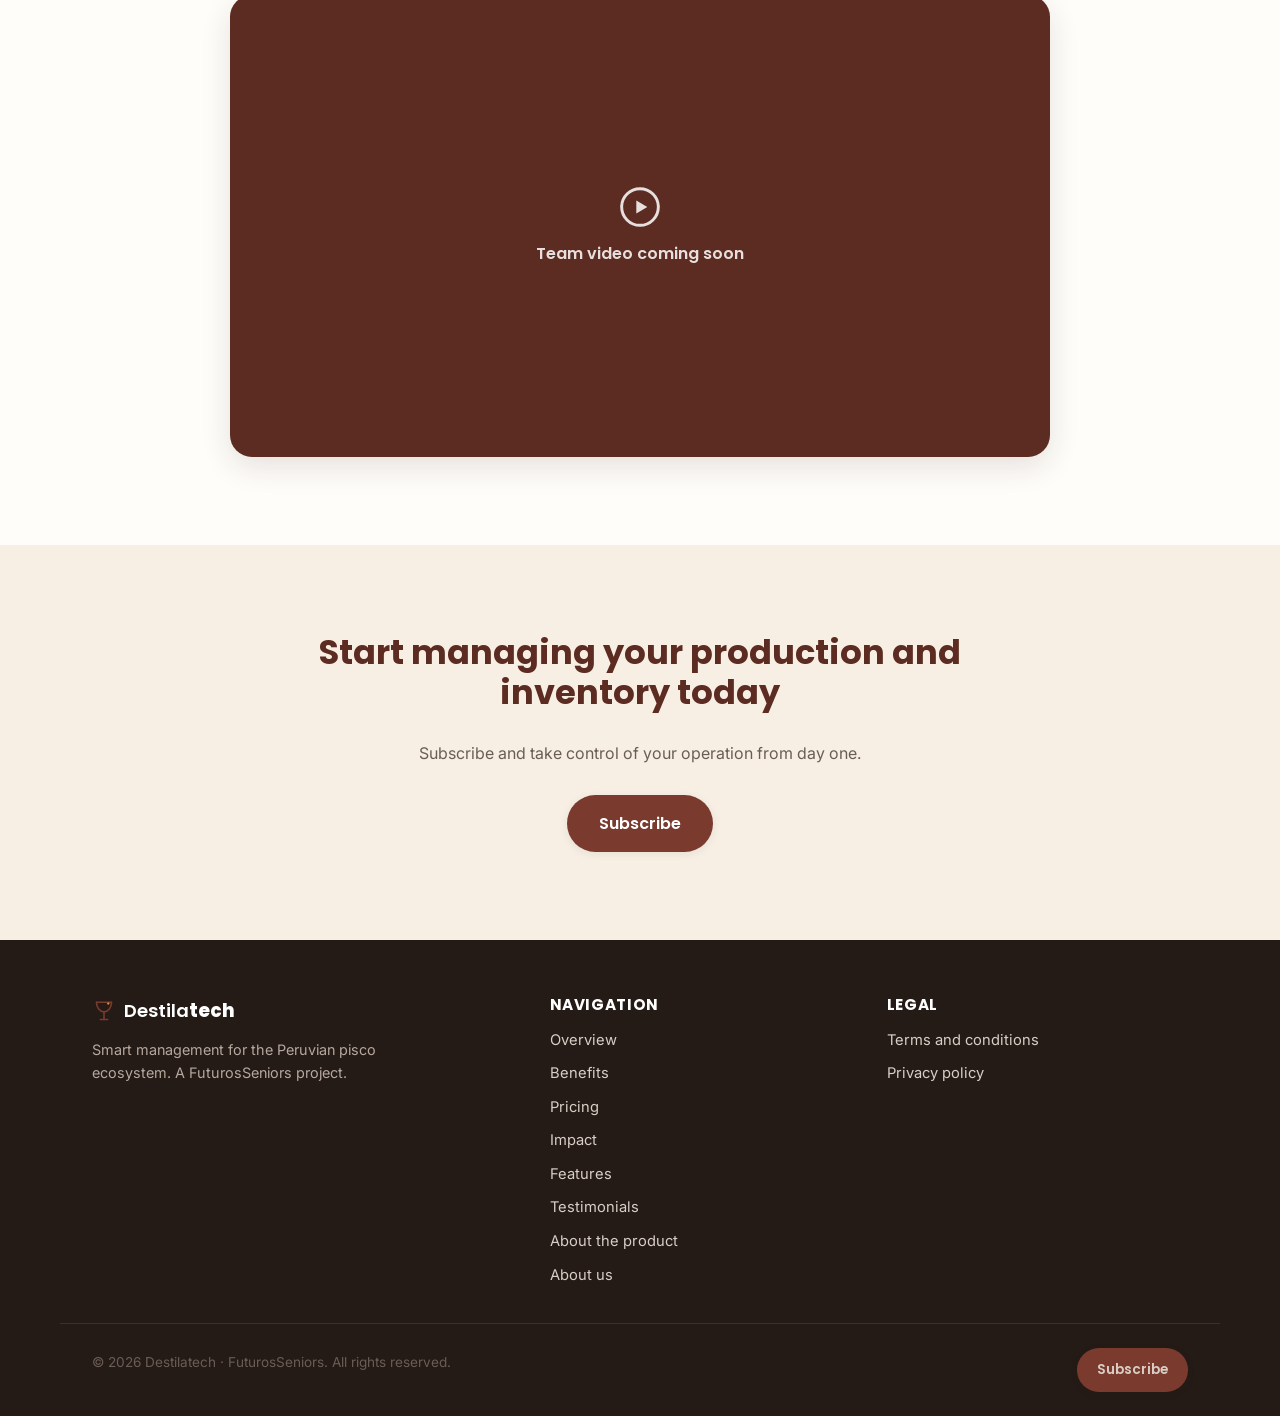
==== commit f3e773d3: "feat(header): add About the product link to navigation" ====
--- a/index.html
+++ b/index.html
@@ -8,7 +8,7 @@
   <link rel="preconnect" href="https://fonts.googleapis.com">
   <link rel="preconnect" href="https://fonts.gstatic.com" crossorigin>
   <link href="https://fonts.googleapis.com/css2?family=Poppins:wght@600;700;800&family=Inter:wght@400;500;600&display=swap" rel="stylesheet">
-  <link rel="stylesheet" href="css/styles.css?v=8">
+  <link rel="stylesheet" href="css/styles.css?v=9">
 </head>
 <body>
 
@@ -34,6 +34,7 @@
         <li><a href="#precios" class="nav__link" data-i18n="nav.pricing">Pricing</a></li>
         <li><a href="#impacto" class="nav__link" data-i18n="nav.impact">Impact</a></li>
         <li><a href="#funcionalidades" class="nav__link" data-i18n="nav.features">Features</a></li>
+        <li><a href="#video" class="nav__link" data-i18n="nav.productVideo">About the product</a></li>
         <li><a href="#testimonios" class="nav__link" data-i18n="nav.testimonials">Testimonials</a></li>
         <li><a href="#nosotros" class="nav__link" data-i18n="nav.about">About us</a></li>
       </ul>
@@ -281,16 +282,16 @@
   <section class="section product-video" id="video">
     <div class="container">
       <div class="section__head section__head--center section__head--light">
-        <span class="eyebrow eyebrow--light" data-i18n="productVideo.eyebrow">Product video</span>
+        <span class="eyebrow eyebrow--light" data-i18n="productVideo.eyebrow">About the product</span>
         <h2 data-i18n="productVideo.title">See Destilatech in action</h2>
         <p class="section__lead" data-i18n="productVideo.lead">A walkthrough of the platform: batch monitoring, inventory, orders and restock alerts.</p>
       </div>
 
       <!-- Paste the YouTube video ID in data-video-id (e.g. data-video-id="dQw4w9WgXcQ") when the video is recorded -->
-      <div class="video-frame" id="product-video" data-video-id="" data-video-title="Destilatech - Product video">
+      <div class="video-frame" id="product-video" data-video-id="" data-video-title="Destilatech - Video about the product">
         <div class="video-frame__placeholder">
           <svg viewBox="0 0 24 24" width="44" height="44" fill="none" aria-hidden="true"><circle cx="12" cy="12" r="10" stroke="currentColor" stroke-width="1.6"/><path d="M10 8.5v7l6-3.5-6-3.5Z" fill="currentColor"/></svg>
-          <span data-i18n="productVideo.soon">Product video coming soon</span>
+          <span data-i18n="productVideo.soon">Video about the product coming soon</span>
         </div>
       </div>
     </div>
@@ -441,7 +442,7 @@
         <li><a href="#impacto" data-i18n="nav.impact">Impact</a></li>
         <li><a href="#funcionalidades" data-i18n="nav.features">Features</a></li>
         <li><a href="#testimonios" data-i18n="nav.testimonials">Testimonials</a></li>
-        <li><a href="#video" data-i18n="nav.productVideo">Video</a></li>
+        <li><a href="#video" data-i18n="nav.productVideo">About the product</a></li>
         <li><a href="#nosotros" data-i18n="nav.about">About us</a></li>
       </ul>
     </div>
--- a/css/styles.css
+++ b/css/styles.css
@@ -135,6 +135,8 @@
   display: flex;
   align-items: center;
   justify-content: space-between;
+  gap: 40px;
+  max-width: 1320px;
   height: var(--header-height);
   position: relative;
 }
@@ -168,6 +170,7 @@
   color: var(--color-text);
   padding: 8px 0;
   border-bottom: 2px solid transparent;
+  white-space: nowrap;
   transition: color 0.15s ease, border-color 0.15s ease;
 }
 .nav__link:hover { color: var(--color-primary); border-color: var(--color-accent); }
@@ -707,13 +710,13 @@
   .feature-grid { grid-template-columns: repeat(3, 1fr); }
 }
 
-@media (min-width: 1200px) and (max-width: 1365.98px) {
+@media (min-width: 1280px) {
   .nav { gap: 18px; }
   .nav__list { gap: 16px; }
   .nav__link { font-size: 0.9rem; }
 }
 
-@media (max-width: 1199.98px) {
+@media (max-width: 1279.98px) {
   .nav {
     position: absolute;
     top: 100%;
@@ -745,6 +748,6 @@
   .hamburger { display: flex; }
 }
 
-@media (min-width: 1200px) {
+@media (min-width: 1280px) {
   .hamburger { display: none; }
 }
